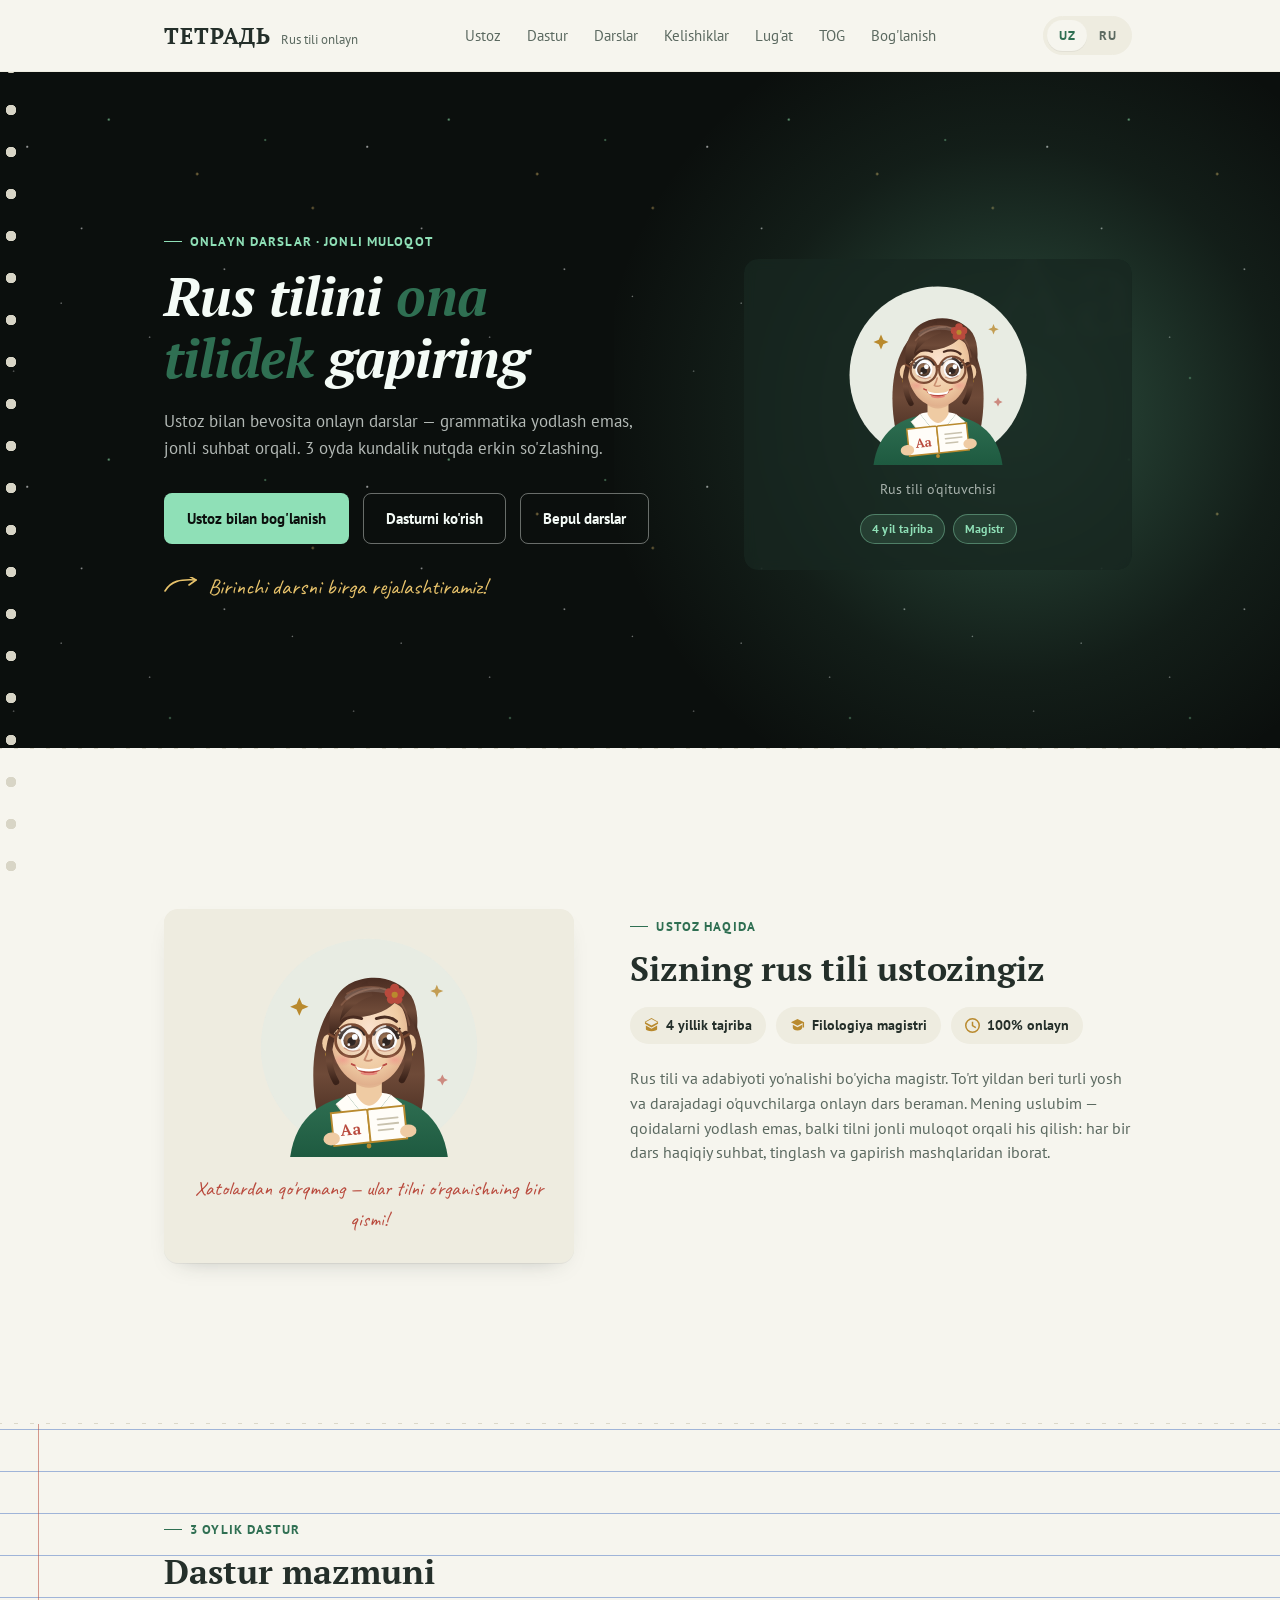
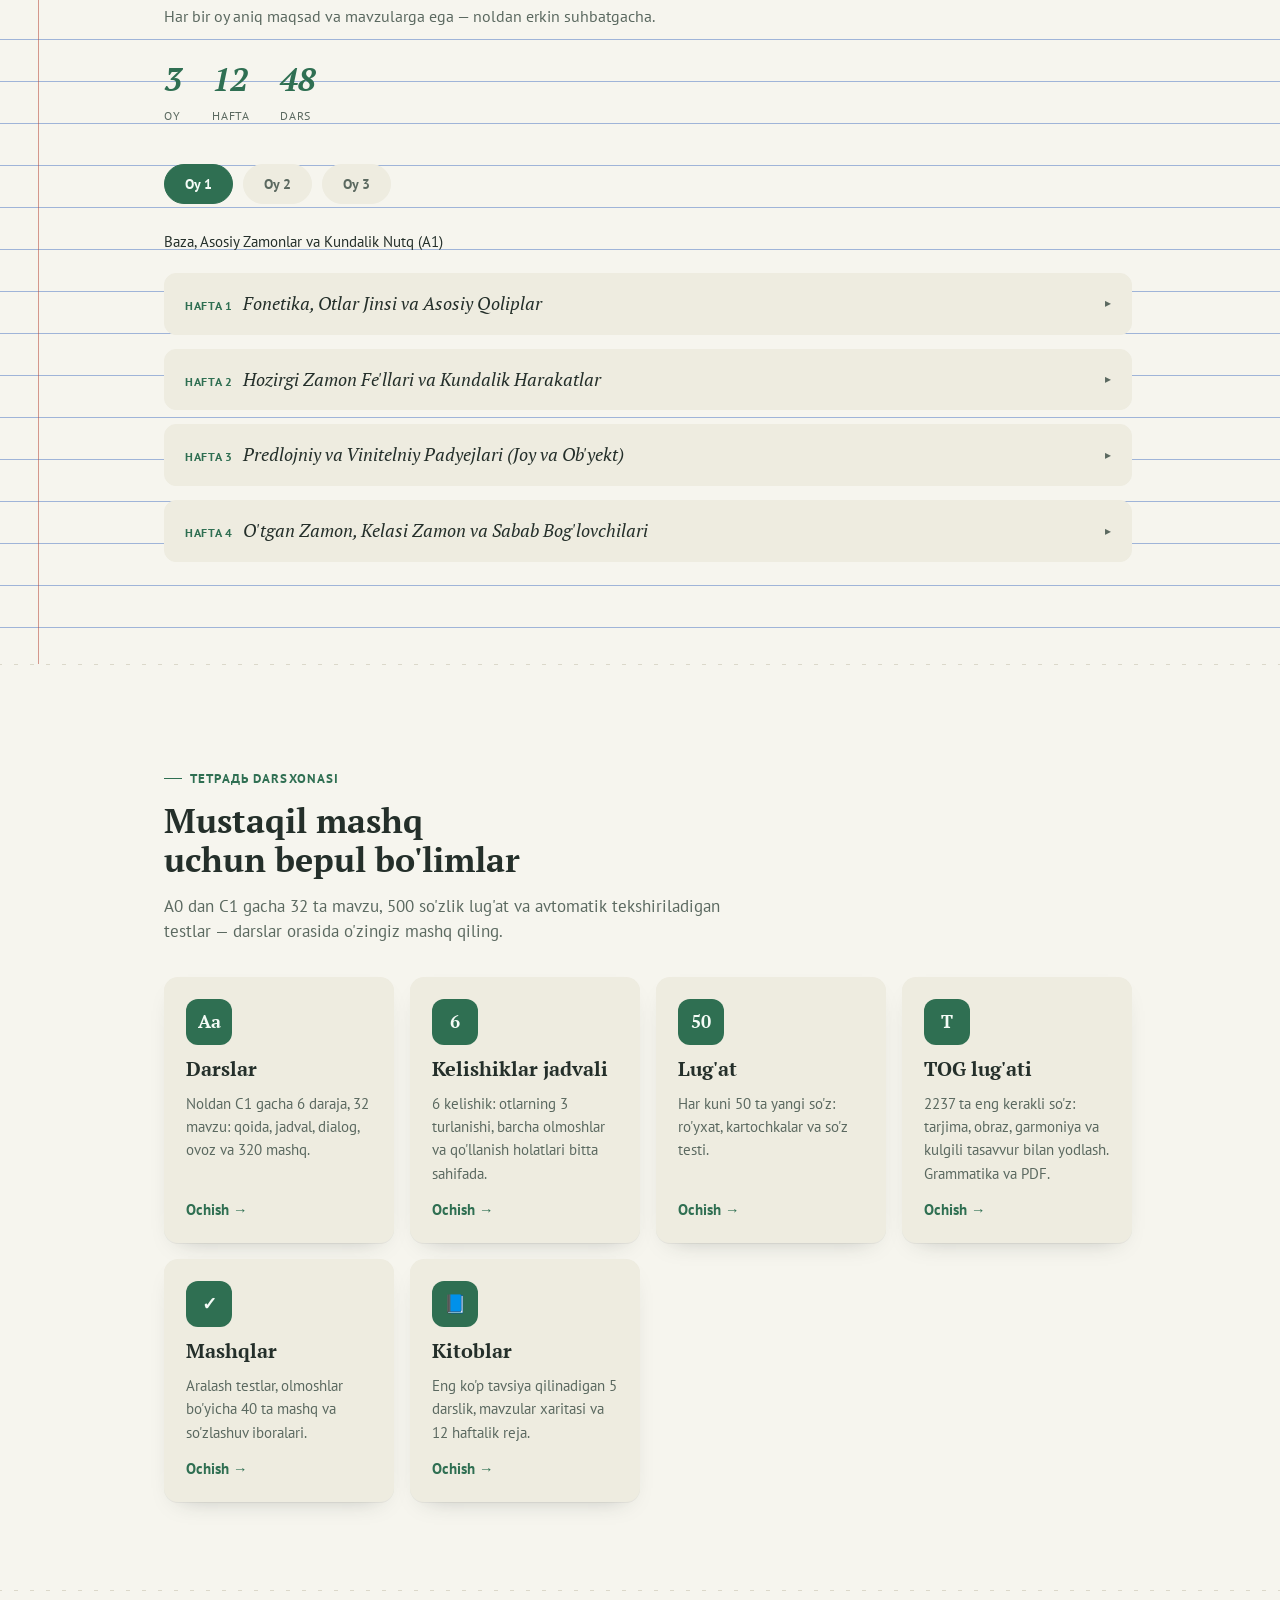
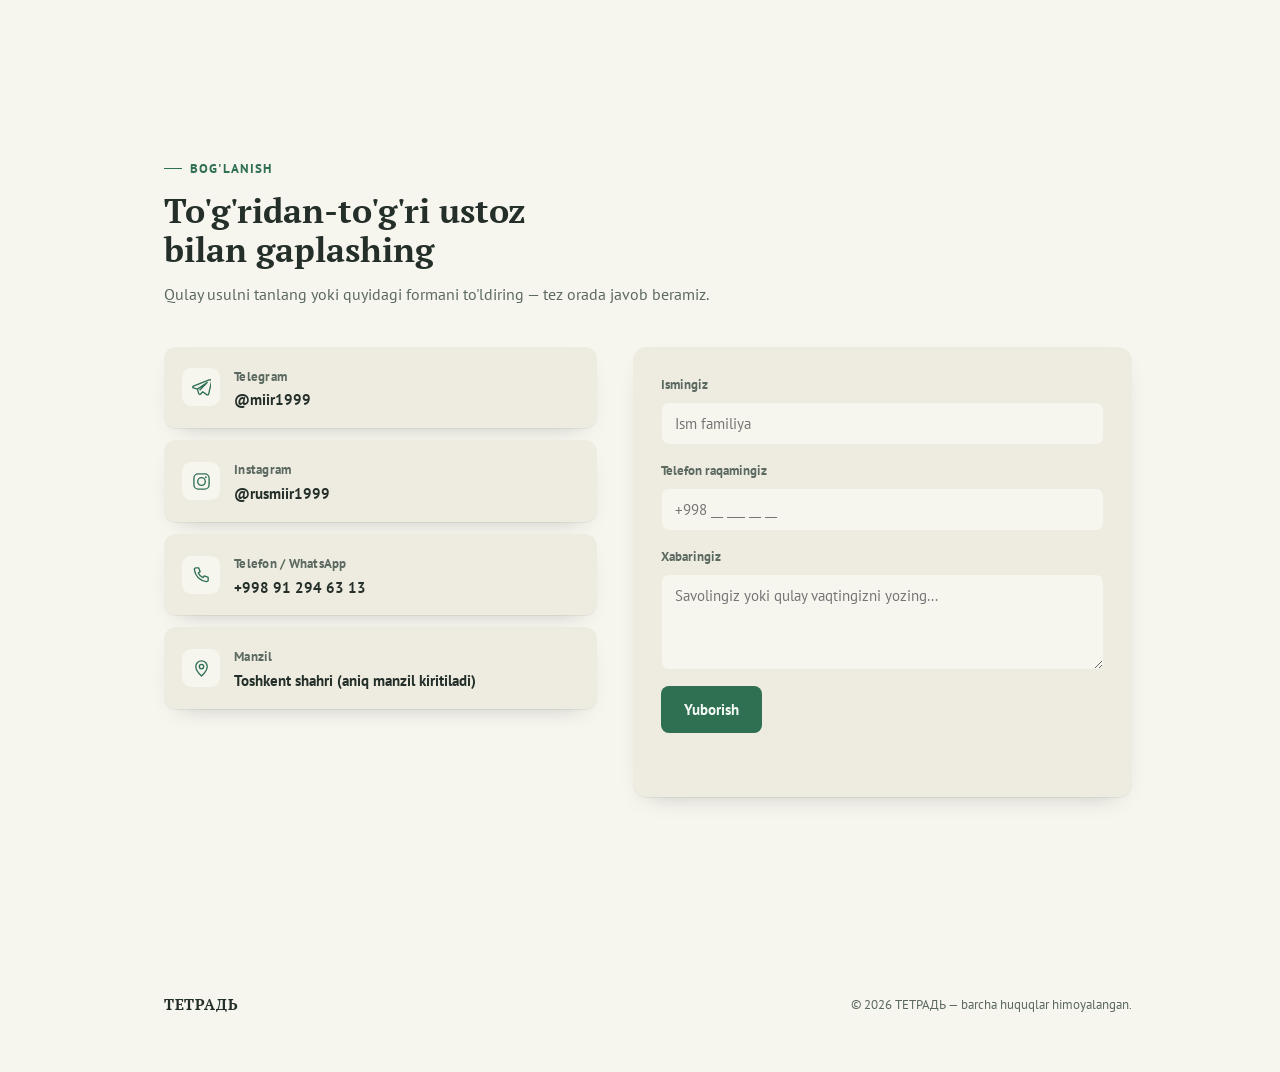
==== index.html @ d6100841 "TOG: 6-bosqich — ravishlar, matematika (algebra, geometriya, statistika), fe'llar Co-Authored-By: Cl" ====
<!doctype html><html><head><meta charset=utf8><meta name=viewport content="width=device-width,initial-scale=1"><style>:root{color-scheme:light}body{margin:0;padding:0;font:14px -apple-system,BlinkMacSystemFont,sans-serif;background:#faf9f5;color:#141413}img{max-width:100%}[hidden]:not([hidden=until-found]){display:none!important}</style></head><body>
<title>Tetrad Rus Tili</title>
<link rel="preconnect" href="https://fonts.googleapis.com">
<link rel="preconnect" href="https://fonts.gstatic.com" crossorigin>
<link rel="stylesheet" href="https://fonts.googleapis.com/css2?family=PT+Serif:ital,wght@0,400;0,700;1,400&family=PT+Sans:wght@400;700&family=Caveat:wght@600;700&display=swap">
<style>
  :root{
    --paper:#F6F5EE;
    --paper-alt:#EEECE0;
    --paper-line:#FFFFFF;
    --ink:#242F2A;
    --ink-soft:#5B6960;
    --rule:#9FB4D8;
    --margin:#B94A3D;
    --accent:#2F6F52;
    --accent-strong:#1E5A40;
    --accent-ink:#F4FBF6;
    --gold:#B98A2E;
    --hair:#6E4A38;
    --skin:#EFCBA3;
    --card-shadow:0 1px 0 rgba(36,47,42,.06), 0 10px 24px -16px rgba(36,47,42,.35);
    --hole:#D8D5C6;
    --font-display:'PT Serif', Georgia, 'Times New Roman', serif;
    --font-body:'PT Sans', 'Segoe UI', Tahoma, sans-serif;
    --font-hand:'Caveat', cursive;
    color-scheme: light;
  }
  @media (prefers-color-scheme: dark){
    :root:not([data-theme="light"]){
      --paper:#182721;
      --paper-alt:#1F332A;
      --paper-line:#22392E;
      --ink:#ECE8DC;
      --ink-soft:#A9BAB0;
      --rule:#5F84B8;
      --margin:#E0806F;
      --accent:#6FCB9F;
      --accent-strong:#8FE0B7;
      --accent-ink:#0F231A;
      --gold:#E8C36B;
      --hair:#B5754F;
      --skin:#E8BE94;
      --card-shadow:0 1px 0 rgba(0,0,0,.2), 0 14px 30px -18px rgba(0,0,0,.6);
      --hole:#0F1D17;
      color-scheme: dark;
    }
  }
  :root[data-theme="dark"]{
    --paper:#182721;
    --paper-alt:#1F332A;
    --paper-line:#22392E;
    --ink:#ECE8DC;
    --ink-soft:#A9BAB0;
    --rule:#5F84B8;
    --margin:#E0806F;
    --accent:#6FCB9F;
    --accent-strong:#8FE0B7;
    --accent-ink:#0F231A;
    --gold:#E8C36B;
    --hair:#B5754F;
    --skin:#E8BE94;
    --card-shadow:0 1px 0 rgba(0,0,0,.2), 0 14px 30px -18px rgba(0,0,0,.6);
    --hole:#0F1D17;
    color-scheme: dark;
  }

  *{box-sizing:border-box;}
  html{scroll-behavior:smooth;}
  @media (prefers-reduced-motion: reduce){ html{scroll-behavior:auto;} }
  body{
    margin:0;
    background:var(--paper);
    color:var(--ink);
    font-family:var(--font-body);
    font-size:16px;
    line-height:1.55;
    -webkit-font-smoothing:antialiased;
  }
  h1,h2,h3{
    font-family:var(--font-display);
    font-weight:700;
    line-height:1.14;
    text-wrap:balance;
    margin:0;
  }
  p{margin:0;}
  a{color:inherit;}
  img,svg{display:block;max-width:100%;}
  ::selection{background:var(--rule);color:var(--accent-ink);}

  .binding{
    position:fixed;
    left:0; top:0; bottom:0;
    width:22px;
    background-image: radial-gradient(circle at 11px 16px, var(--hole) 5px, transparent 5.5px);
    background-size: 22px 42px;
    background-repeat: repeat-y;
    background-position: 0 10px;
    z-index:5;
    pointer-events:none;
  }
  @media (max-width:640px){ .binding{width:14px;background-size:14px 34px;background-position:0 8px;} }

  .wrap{
    max-width:1080px;
    margin:0 auto;
    padding:0 clamp(20px,4vw,48px) 0 clamp(36px,6vw,64px);
  }

  /* ---------- nav ---------- */
  header.site{
    position:sticky; top:0; z-index:20;
    background:var(--paper);
    border-bottom:1px solid var(--paper-alt);
  }
  .nav{
    display:flex; align-items:center; justify-content:space-between;
    gap:16px; padding:16px clamp(20px,4vw,48px) 16px clamp(36px,6vw,64px);
    max-width:1080px; margin:0 auto;
  }
  .brand{display:flex; align-items:baseline; gap:10px; text-decoration:none;}
  .brand-mark{
    font-family:var(--font-display); font-weight:700; letter-spacing:.04em;
    font-size:22px; color:var(--ink);
  }
  .brand-tag{font-size:12.5px; color:var(--ink-soft); white-space:nowrap;}
  .nav-links{display:flex; align-items:center; gap:26px; list-style:none; margin:0; padding:0;}
  .nav-links a{
    font-size:14.5px; text-decoration:none; color:var(--ink-soft);
    border-bottom:1px solid transparent; padding-bottom:2px;
    transition:color .15s ease, border-color .15s ease;
  }
  .nav-links a:hover{color:var(--accent); border-color:var(--accent);}
  .nav-right{display:flex; align-items:center; gap:14px;}
  .lang-switch{
    display:inline-flex; border:1px solid var(--paper-alt); border-radius:999px;
    padding:3px; background:var(--paper-alt);
    font-family:var(--font-body); font-weight:700; font-size:12.5px;
  }
  .lang-switch button{
    border:none; background:transparent; color:var(--ink-soft);
    padding:6px 12px; border-radius:999px; cursor:pointer;
    font:inherit; letter-spacing:.03em;
    transition:background .15s ease, color .15s ease;
  }
  .lang-switch button[aria-pressed="true"]{background:var(--paper); color:var(--accent); box-shadow:var(--card-shadow);}
  @media (max-width:760px){ .nav-links{display:none;} }

  /* ---------- notebook page texture ---------- */
  .page{
    position:relative;
    background:
      repeating-linear-gradient(var(--paper) 0 41px, var(--rule) 41px 42px);
    background-position: 0 6px;
  }
  .page::before{
    content:"";
    position:absolute; top:0; bottom:0; left:38px;
    width:1px; background:var(--margin); opacity:.55;
  }
  @media (max-width:640px){ .page::before{left:20px;} }

  section{padding:88px 0;}
  .eyebrow{
    display:inline-flex; align-items:center; gap:8px;
    font-size:12.5px; font-weight:700; letter-spacing:.09em; text-transform:uppercase;
    color:var(--accent); margin-bottom:14px;
  }
  .eyebrow::before{content:""; width:18px; height:1.5px; background:var(--accent);}

  /* ---------- hero (cosmic, always-dark section) ---------- */
  .hero-cosmic{
    position:relative;
    background:#0B0F0D;
    overflow:hidden;
    isolation:isolate;
  }
  .hero-cosmic::before{
    content:"";
    position:absolute; inset:0; z-index:0;
    background-image:
      radial-gradient(1.6px 1.6px at 8% 22%, rgba(255,255,255,.85), transparent),
      radial-gradient(1.2px 1.2px at 18% 68%, rgba(255,255,255,.55), transparent),
      radial-gradient(1.8px 1.8px at 32% 14%, rgba(160,255,190,.7), transparent),
      radial-gradient(1.3px 1.3px at 44% 78%, rgba(255,255,255,.5), transparent),
      radial-gradient(2px 2px at 58% 30%, rgba(255,214,120,.6), transparent),
      radial-gradient(1.4px 1.4px at 66% 58%, rgba(255,255,255,.65), transparent),
      radial-gradient(1.6px 1.6px at 78% 20%, rgba(160,255,190,.55), transparent),
      radial-gradient(1.2px 1.2px at 86% 66%, rgba(255,255,255,.5), transparent),
      radial-gradient(2px 2px at 92% 40%, rgba(255,214,120,.5), transparent),
      radial-gradient(1.3px 1.3px at 4% 88%, rgba(255,255,255,.4), transparent),
      radial-gradient(1.5px 1.5px at 24% 46%, rgba(255,255,255,.6), transparent),
      radial-gradient(1.7px 1.7px at 50% 90%, rgba(160,255,190,.5), transparent);
    background-repeat:repeat;
    background-size:340px 340px;
    opacity:.9;
  }
  .hero-cosmic::after{
    content:"";
    position:absolute; z-index:0;
    top:-15%; right:-10%; width:62%; height:130%;
    background:radial-gradient(circle, rgba(111,203,159,.35), rgba(111,203,159,.08) 45%, transparent 70%);
    pointer-events:none;
  }
  .hero-cosmic .wrap{ position:relative; z-index:1; }
  .hero-cosmic .eyebrow{ color:#8FE0B7; }
  .hero-cosmic .eyebrow::before{ background:#8FE0B7; }
  .hero-cosmic h1{ color:#F4FBF6; font-style:normal; font-weight:800; font-size:clamp(40px,6.5vw,68px); letter-spacing:-.01em; }
  .hero-cosmic h1 em{ color:#8FE0B7; }
  .hero-cosmic .hero-sub{ color:rgba(244,251,246,.72); }
  .hero-cosmic .btn-primary{ background:#8FE0B7; color:#0B0F0D; }
  .hero-cosmic .btn-primary:hover{ background:#B8F0D3; }
  .hero-cosmic .btn-ghost{ color:#F4FBF6; border-color:rgba(244,251,246,.4); }
  .hero-cosmic .btn-ghost:hover{ border-color:#8FE0B7; color:#8FE0B7; }
  .hero-cosmic .hero-note{ color:#E8C36B; }
  .hero-cosmic .alpha-drift{ color:#F4FBF6; opacity:.05; }
  .hero-cosmic .id-card{
    background:rgba(24,39,33,.78); backdrop-filter:blur(6px);
    box-shadow:0 24px 60px -24px rgba(0,0,0,.75), 0 0 0 1px rgba(143,224,183,.16);
  }
  .hero-cosmic .id-card .role{ color:rgba(244,251,246,.65); }
  .hero-cosmic .chip{ background:rgba(143,224,183,.12); color:#8FE0B7; border-color:rgba(143,224,183,.4); }

  .hero .wrap{
    display:grid; grid-template-columns:1.15fr .85fr; gap:56px; align-items:center;
    padding-top:64px; padding-bottom:56px;
  }
  @media (max-width:860px){
    .hero .wrap{grid-template-columns:1fr; padding-top:44px;}
    .hero-figure{max-width:340px; margin:0 auto;}
  }
  .hero h1{font-size:clamp(34px,5vw,54px); font-style:italic;}
  .hero h1 em{color:var(--accent); font-style:italic;}
  .hero-sub{
    margin-top:20px; max-width:52ch; font-size:17px; color:var(--ink-soft);
  }
  .cta-row{display:flex; flex-wrap:wrap; gap:14px; margin-top:32px; align-items:center;}
  .btn{
    display:inline-flex; align-items:center; gap:8px;
    font-family:var(--font-body); font-weight:700; font-size:15px;
    padding:13px 22px; border-radius:8px; text-decoration:none; cursor:pointer;
    border:1.5px solid transparent; transition:transform .12s ease, box-shadow .12s ease, background .15s ease;
  }
  .btn:active{transform:translateY(1px);}
  .btn-primary{background:var(--accent); color:var(--accent-ink);}
  .btn-primary:hover{background:var(--accent-strong);}
  .btn-ghost{background:transparent; color:var(--ink); border-color:var(--ink-soft);}
  .btn-ghost:hover{border-color:var(--accent); color:var(--accent);}
  .btn:focus-visible{outline:2px solid var(--accent); outline-offset:2px;}

  .hero-note{
    font-family:var(--font-hand); font-size:22px; color:var(--margin);
    margin-top:26px; display:flex; align-items:center; gap:10px;
  }
  .hero-note svg{width:34px; height:20px; flex:none;}

  .hero-figure{position:relative; overflow:hidden; border-radius:14px;}
  .alpha-drift{
    position:absolute; top:-30px; right:-6px;
    font-family:var(--font-display); font-size:clamp(70px,10vw,120px); color:var(--ink);
    opacity:.06; line-height:1; letter-spacing:.02em; user-select:none; z-index:0;
  }
  .id-card{
    position:relative; z-index:1;
    background:var(--paper-alt); border-radius:14px; padding:26px;
    box-shadow:var(--card-shadow);
    display:flex; flex-direction:column; align-items:center; text-align:center; gap:14px;
  }
  .id-card svg{width:180px; height:180px;}
  .id-card .role{font-size:13.5px; color:var(--ink-soft);}
  .id-card .badges{display:flex; flex-wrap:wrap; gap:8px; justify-content:center;}
  .chip{
    font-size:12px; font-weight:700; letter-spacing:.02em;
    background:var(--paper); color:var(--accent);
    border:1px solid var(--accent); border-radius:999px; padding:5px 11px;
  }

  /* ---------- perforation divider ---------- */
  .perf{
    height:1px; margin:0; border:none;
    background-image: radial-gradient(circle, var(--hole) 2.2px, transparent 2.4px);
    background-size: 16px 100%;
    background-repeat: repeat-x;
    background-position: center;
    opacity:.9;
  }

  /* ---------- teacher ---------- */
  .teacher .wrap{display:grid; grid-template-columns:.9fr 1.1fr; gap:56px; align-items:start; padding-top:72px; padding-bottom:72px;}
  @media (max-width:820px){
    .teacher .wrap{grid-template-columns:1fr;}
    .teacher-avatar{max-width:320px; margin:0 auto;}
  }
  .teacher-avatar{background:var(--paper-alt); border-radius:14px; padding:28px; box-shadow:var(--card-shadow); text-align:center;}
  .teacher-avatar svg{width:100%; max-width:220px; margin:0 auto;}
  .teacher-quote{
    font-family:var(--font-hand); font-size:20px; color:var(--margin);
    margin-top:16px;
  }
  .teacher h2{font-size:clamp(26px,3.4vw,34px);}
  .badge-row{display:flex; flex-wrap:wrap; gap:10px; margin:18px 0 22px;}
  .badge{
    display:inline-flex; align-items:center; gap:7px;
    background:var(--paper-alt); border-radius:999px; padding:8px 14px;
    font-size:13.5px; font-weight:700;
  }
  .badge svg{width:15px; height:15px; color:var(--gold); flex:none;}
  .teacher-bio{color:var(--ink-soft); font-size:16px; max-width:60ch;}

  /* ---------- program ---------- */
  .program .head{max-width:64ch; margin-bottom:8px;}
  .program h2{font-size:clamp(26px,3.4vw,34px);}
  .program-sub{color:var(--ink-soft); margin-top:12px; font-size:16px;}

  .stats-row{display:flex; flex-wrap:wrap; gap:30px; margin:26px 0 40px;}
  .stat{display:flex; flex-direction:column; gap:2px;}
  .stat b{font-family:var(--font-display); font-size:32px; font-style:italic; color:var(--accent); font-weight:700; font-variant-numeric:tabular-nums;}
  .stat span{font-size:11.5px; color:var(--ink-soft); text-transform:uppercase; letter-spacing:.07em;}

  .month-tabs{display:flex; gap:10px; margin-bottom:26px; flex-wrap:wrap;}
  .month-tab{
    font-family:var(--font-body); font-weight:700; font-size:14px;
    padding:10px 20px; border-radius:999px; border:1.5px solid var(--paper-alt);
    background:var(--paper-alt); color:var(--ink-soft); cursor:pointer;
    transition:background .15s ease, color .15s ease, border-color .15s ease;
  }
  .month-tab[aria-selected="true"]{background:var(--accent); color:var(--accent-ink); border-color:var(--accent);}
  .month-tab:focus-visible{outline:2px solid var(--accent); outline-offset:2px;}

  .month-panel{display:none;}
  .month-panel.active{display:block;}

  .week{border:1px solid var(--paper-alt); border-radius:12px; margin-bottom:14px; background:var(--paper-alt); overflow:hidden;}
  .week > summary{
    cursor:pointer; list-style:none; display:flex; align-items:center; justify-content:space-between;
    gap:12px; padding:16px 20px;
  }
  .week > summary::-webkit-details-marker{display:none;}
  .week-heading{display:flex; align-items:baseline; gap:10px;}
  .week-tag{font-size:11.5px; font-weight:700; letter-spacing:.06em; text-transform:uppercase; color:var(--accent);}
  .week-title{font-family:var(--font-display); font-size:18px; font-style:italic;}
  .week > summary .arrow{font-size:12px; color:var(--ink-soft); transition:transform .15s ease; flex:none;}
  .week[open] > summary .arrow{transform:rotate(90deg);}
  .week-body{padding:0 16px 16px; display:flex; flex-direction:column; gap:10px;}

  .lesson{background:var(--paper); border-radius:10px; border:1px solid var(--paper-alt);}
  .lesson > summary{
    cursor:pointer; list-style:none; display:flex; align-items:baseline; gap:10px;
    padding:12px 16px; font-size:14.5px; font-weight:700;
  }
  .lesson > summary::-webkit-details-marker{display:none;}
  .lesson > summary .lid{color:var(--accent); font-family:var(--font-display); font-style:italic; flex:none;}
  .lesson > summary .larrow{margin-left:auto; font-size:11px; color:var(--ink-soft); transition:transform .15s ease;}
  .lesson[open] > summary .larrow{transform:rotate(90deg);}
  .lesson-body{padding:2px 16px 18px; display:flex; flex-direction:column; gap:14px; font-size:14px;}
  .lesson-block h5{font-size:11px; text-transform:uppercase; letter-spacing:.07em; color:var(--ink-soft); margin:0 0 8px; font-weight:700;}
  .lesson-theory{color:var(--ink); line-height:1.62;}
  .pattern-list{list-style:none; margin:0; padding:0; display:flex; flex-direction:column; gap:7px;}
  .pattern-list li{padding-left:16px; position:relative; color:var(--ink); line-height:1.5;}
  .pattern-list li::before{content:"—"; position:absolute; left:0; color:var(--margin);}
  .vocab-table{width:100%; border-collapse:collapse; font-size:13.5px;}
  .vocab-table td{padding:6px 8px; border-bottom:1px dashed var(--paper-alt); vertical-align:top;}
  .vocab-table td:first-child{font-weight:700; white-space:nowrap;}
  .vocab-table td:last-child{color:var(--ink-soft);}
  .exercise-box{background:var(--paper-alt); border-radius:8px; padding:10px 12px;}
  .exercise-box p{margin:0 0 6px;}
  .exercise-box details summary{cursor:pointer; color:var(--accent); font-weight:700; font-size:12.5px; list-style:none;}
  .exercise-box details summary::-webkit-details-marker{display:none;}
  .exercise-answer{margin-top:6px; font-family:var(--font-hand); font-size:18px; color:var(--margin);}

  /* ---------- contact ---------- */
  .contact .wrap{padding-top:72px; padding-bottom:72px;}
  .contact .head{max-width:62ch; margin-bottom:40px;}
  .contact h2{font-size:clamp(26px,3.4vw,34px);}
  .contact-sub{color:var(--ink-soft); margin-top:12px; font-size:16px;}
  .contact-grid{display:grid; grid-template-columns:1fr 1.15fr; gap:36px; align-items:start;}
  @media (max-width:860px){ .contact-grid{grid-template-columns:1fr;} }
  .channels{display:flex; flex-direction:column; gap:12px;}
  .channel{
    display:flex; align-items:center; gap:14px;
    background:var(--paper-alt); border-radius:12px; padding:16px 18px;
    text-decoration:none; color:var(--ink);
    box-shadow:var(--card-shadow);
    transition:transform .12s ease;
  }
  a.channel:hover{transform:translateX(3px);}
  .channel .icon{
    width:38px; height:38px; border-radius:9px; background:var(--paper);
    display:flex; align-items:center; justify-content:center; flex:none;
  }
  .channel .icon svg{width:19px; height:19px; color:var(--accent);}
  .channel .label{font-size:12.5px; color:var(--ink-soft); font-weight:700; letter-spacing:.02em;}
  .channel .value{font-size:15px; font-weight:700; margin-top:1px;}

  form.contact-form{
    background:var(--paper-alt); border-radius:14px; padding:28px;
    box-shadow:var(--card-shadow); display:flex; flex-direction:column; gap:16px;
  }
  .field{display:flex; flex-direction:column; gap:7px;}
  .field label{font-size:13px; font-weight:700; color:var(--ink-soft);}
  .field input, .field textarea{
    font-family:var(--font-body); font-size:15px; color:var(--ink);
    background:var(--paper); border:1.5px solid var(--paper-alt); border-radius:8px;
    padding:11px 13px; resize:vertical;
  }
  .field textarea{min-height:96px;}
  .field input:focus, .field textarea:focus{outline:none; border-color:var(--accent);}
  .form-status{font-size:14px; min-height:20px;}
  .form-status[data-state="ok"]{color:var(--accent);}
  .form-status[data-state="err"]{color:var(--margin);}

  footer.site{padding:36px 0 56px; color:var(--ink-soft); font-size:13px;}
  footer.site .wrap{display:flex; flex-wrap:wrap; justify-content:space-between; gap:12px; align-items:center;}

  [data-reveal]{opacity:0; transform:translateY(14px); transition:opacity .5s ease, transform .5s ease;}
  [data-reveal].in{opacity:1; transform:none;}
  @media (prefers-reduced-motion: reduce){
    [data-reveal]{opacity:1; transform:none; transition:none;}
  }


  /* ---------- hub (darslar bo'limlari) ---------- */
  .hub .wrap{padding-top:8px;}
  .hub-head{max-width:62ch;}
  .hub h2{font-size:clamp(26px,3.4vw,34px);}
  .hub-sub{margin-top:14px; color:var(--ink-soft); font-size:16.5px;}
  .hub-grid{display:grid; grid-template-columns:repeat(auto-fit,minmax(220px,1fr)); gap:16px; margin-top:32px;}
  .hub-card{display:flex; flex-direction:column; gap:8px; text-decoration:none; background:var(--paper-alt); border-radius:14px; padding:22px; box-shadow:var(--card-shadow); transition:transform .15s ease;}
  .hub-card:hover{transform:translateY(-3px);}
  .hub-card b{font-family:var(--font-display); font-size:20px;}
  .hub-card span{font-size:15px; color:var(--ink-soft);}
  .hub-card .hub-ic{width:46px; height:46px; border-radius:12px; display:grid; place-items:center; background:var(--accent); color:var(--accent-ink); font-family:var(--font-display); font-weight:700; font-size:18px;}
  .hub-card .hub-go{margin-top:auto; padding-top:6px; color:var(--accent); font-weight:700; font-size:14.5px;}
</style>

<div class="binding" aria-hidden="true"></div>
<svg class="art-defs" width="0" height="0" aria-hidden="true" focusable="false" style="position:absolute;width:0;height:0;overflow:hidden">
  <defs>
    <radialGradient id="tSkin" cx="50%" cy="42%" r="62%">
      <stop offset="0" style="stop-color:#FBE3CF"/>
      <stop offset=".65" style="stop-color:var(--skin)"/>
      <stop offset="1" style="stop-color:#DDA987"/>
    </radialGradient>
    <linearGradient id="tHair" x1="0" y1="0" x2="0" y2="1">
      <stop offset="0" style="stop-color:#4A2C21"/>
      <stop offset=".55" style="stop-color:var(--hair)"/>
      <stop offset="1" style="stop-color:#3A2219"/>
    </linearGradient>
    <radialGradient id="tIris" cx="45%" cy="40%" r="60%">
      <stop offset="0" style="stop-color:#B07A45"/>
      <stop offset=".6" style="stop-color:#6B4126"/>
      <stop offset="1" style="stop-color:#2E1C12"/>
    </radialGradient>
    <radialGradient id="tBlush" cx="50%" cy="50%" r="50%">
      <stop offset="0" style="stop-color:#F08A86;stop-opacity:.55"/>
      <stop offset="1" style="stop-color:#F08A86;stop-opacity:0"/>
    </radialGradient>
    <linearGradient id="tCardi" x1="0" y1="0" x2="0" y2="1">
      <stop offset="0" style="stop-color:var(--accent)"/>
      <stop offset="1" style="stop-color:var(--accent-strong)"/>
    </linearGradient>
    <linearGradient id="tLens" x1="0" y1="0" x2="1" y2="1">
      <stop offset="0" style="stop-color:#FFFFFF;stop-opacity:.35"/>
      <stop offset=".5" style="stop-color:#CFE3FF;stop-opacity:.08"/>
      <stop offset="1" style="stop-color:#FFFFFF;stop-opacity:.22"/>
    </linearGradient>

    <symbol id="ustozArt" viewBox="0 0 240 240">
      <circle cx="120" cy="120" r="118" fill="var(--paper)"/>
      <circle cx="120" cy="120" r="118" fill="var(--accent)" opacity=".07"/>

      <!-- orqa sochlar -->
      <path d="M70 92C58 120 56 158 64 196c4 18 16 30 30 34h52c14-4 26-16 30-34 8-38 6-76-6-104-12-28-32-40-50-40s-38 12-50 40z" fill="url(#tHair)"/>

      <!-- kiyim -->
      <path d="M34 240c6-44 36-68 86-68s80 24 86 68z" fill="url(#tCardi)"/>
      <path d="M96 172l24 30 24-30c-6-2-14-3-24-3s-18 1-24 3z" fill="#FFFDF8"/>
      <path d="M96 172l-12 10 20 26 16-6zM144 172l12 10-20 26-16-6z" fill="#FFFDF8"/>
      <path d="M84 182l20 26 16-6M156 182l-20 26-16-6" fill="none" stroke="#E8E0CF" stroke-width="1.2"/>
      <circle cx="120" cy="214" r="2.6" fill="var(--gold)"/>
      <circle cx="120" cy="228" r="2.6" fill="var(--gold)"/>

      <!-- bo'yin -->
      <path d="M106 150h28v22c-4 8-10 12-14 12s-10-4-14-12z" fill="var(--skin)"/>
      <path d="M106 160c8 6 20 6 28 0v-6c-8 4-20 4-28 0z" fill="#D59E7D" opacity=".5"/>

      <!-- quloqlar -->
      <ellipse cx="76" cy="116" rx="7" ry="10" fill="var(--skin)"/>
      <ellipse cx="164" cy="116" rx="7" ry="10" fill="var(--skin)"/>
      <circle cx="75" cy="128" r="2.8" fill="var(--gold)"/>
      <circle cx="165" cy="128" r="2.8" fill="var(--gold)"/>

      <!-- yuz -->
      <path d="M78 104c0-30 18-48 42-48s42 18 42 48c0 34-18 58-42 58s-42-24-42-58z" fill="url(#tSkin)"/>

      <!-- oldingi soch (chakka) -->
      <path d="M78 110c-6-30 6-58 34-64 22-5 42 2 54 18 6 10 8 24 6 40-4-14-12-26-24-32-10 10-28 16-50 16-8 6-14 14-20 22z" fill="url(#tHair)"/>
      <path d="M118 48c-14 6-26 22-30 44 10-14 22-24 36-28z" fill="url(#tHair)"/>
      <path d="M96 62c12-8 30-10 44-4M90 74c10-12 26-18 40-18" stroke="#9A6A52" stroke-width="2" fill="none" stroke-linecap="round" opacity=".55"/>
      <path d="M150 66c8 8 12 18 14 30" stroke="#9A6A52" stroke-width="2" fill="none" stroke-linecap="round" opacity=".45"/>
      <path d="M96 66c10-8 26-11 42-7" stroke="#FFFFFF" stroke-width="5" fill="none" stroke-linecap="round" opacity=".14"/>
      <!-- yon tolalar -->
      <path d="M80 108c-6 18-4 36 4 50" stroke="url(#tHair)" stroke-width="7" fill="none" stroke-linecap="round"/>
      <path d="M160 106c6 18 4 36-4 50" stroke="url(#tHair)" stroke-width="7" fill="none" stroke-linecap="round"/>

      <!-- soch to'g'nag'ich (gul) -->
      <g transform="translate(148 62)">
        <circle cx="0" cy="-6" r="5" fill="var(--margin)"/>
        <circle cx="6" cy="-1" r="5" fill="var(--margin)"/>
        <circle cx="3.5" cy="6" r="5" fill="var(--margin)"/>
        <circle cx="-3.5" cy="6" r="5" fill="var(--margin)"/>
        <circle cx="-6" cy="-1" r="5" fill="var(--margin)"/>
        <circle cx="0" cy="1" r="3.4" fill="var(--gold)"/>
      </g>

      <!-- qoshlar -->
      <path d="M90 92c6-5 14-6 22-3" stroke="#4A2C21" stroke-width="3.2" fill="none" stroke-linecap="round"/>
      <path d="M150 92c-6-5-14-6-22-3" stroke="#4A2C21" stroke-width="3.2" fill="none" stroke-linecap="round"/>

      <!-- ko'zlar -->
      <g>
        <ellipse cx="101" cy="112" rx="11.5" ry="12.5" fill="#FFFFFF"/>
        <ellipse cx="139" cy="112" rx="11.5" ry="12.5" fill="#FFFFFF"/>
        <circle cx="101" cy="113" r="9" fill="url(#tIris)"/>
        <circle cx="139" cy="113" r="9" fill="url(#tIris)"/>
        <circle cx="101" cy="114" r="4.6" fill="#1E120C"/>
        <circle cx="139" cy="114" r="4.6" fill="#1E120C"/>
        <circle cx="104.5" cy="109" r="3.2" fill="#FFFFFF"/>
        <circle cx="142.5" cy="109" r="3.2" fill="#FFFFFF"/>
        <circle cx="98" cy="117.5" r="1.5" fill="#FFFFFF" opacity=".9"/>
        <circle cx="136" cy="117.5" r="1.5" fill="#FFFFFF" opacity=".9"/>
        <!-- yuqori kipriklar -->
        <path d="M88.5 110c3-9 10-12.5 14-12.5s10 2.5 12.5 8.5" stroke="#24150E" stroke-width="3.4" fill="none" stroke-linecap="round"/>
        <path d="M151.5 110c-3-9-10-12.5-14-12.5s-10 2.5-12.5 8.5" stroke="#24150E" stroke-width="3.4" fill="none" stroke-linecap="round"/>
        <path d="M89 108l-5-3M90.5 104.5l-4-4.5M151 108l5-3M149.5 104.5l4-4.5" stroke="#24150E" stroke-width="2.2" stroke-linecap="round"/>
        <!-- pastki qovoq -->
        <path d="M93 121c5 4 12 4.5 17 2M147 121c-5 4-12 4.5-17 2" stroke="#C98E70" stroke-width="1.4" fill="none" stroke-linecap="round"/>
      </g>

      <!-- ko'zoynak -->
      <g>
        <circle cx="101" cy="113" r="17.5" fill="url(#tLens)" stroke="#7A4B33" stroke-width="3"/>
        <circle cx="139" cy="113" r="17.5" fill="url(#tLens)" stroke="#7A4B33" stroke-width="3"/>
        <path d="M118.5 110c1-2 2-2.5 1.5-2.5s.5 0 1.5 2.5" stroke="#7A4B33" stroke-width="2.6" fill="none" stroke-linecap="round"/>
        <path d="M83.5 110l-7-4M156.5 110l7-4" stroke="#7A4B33" stroke-width="2.6" stroke-linecap="round"/>
        <path d="M90 102c3-3 6-4.5 10-5M128 102c3-3 6-4.5 10-5" stroke="#FFFFFF" stroke-width="2" fill="none" stroke-linecap="round" opacity=".8"/>
      </g>

      <!-- yonoq qizilligi -->
      <ellipse cx="92" cy="134" rx="11" ry="7" fill="url(#tBlush)"/>
      <ellipse cx="148" cy="134" rx="11" ry="7" fill="url(#tBlush)"/>

      <!-- burun -->
      <path d="M119 124c-1 5-3 8-4 10 2 1.5 6 1.5 8 0" stroke="#C98E70" stroke-width="2" fill="none" stroke-linecap="round" stroke-linejoin="round"/>

      <!-- tabassum -->
      <path d="M104 140c6 9 26 9 32 0-4 12-28 12-32 0z" fill="#B94A44"/>
      <path d="M106 141c6 4 22 4 28 0l-1.2 3.6c-6 2.6-19.6 2.6-25.6 0z" fill="#FFFFFF"/>
      <path d="M112 148.5c4 1.8 12 1.8 16 0" stroke="#E8857C" stroke-width="2" fill="none" stroke-linecap="round"/>
      <path d="M101 138.5c1.5 1 2.5 1.4 3.5 1.5M139 138.5c-1.5 1-2.5 1.4-3.5 1.5" stroke="#B94A44" stroke-width="1.8" stroke-linecap="round"/>

      <!-- kitob -->
      <g transform="translate(120 206) rotate(-6)">
        <path d="M-40 -18h38c2 0 2 2 2 2v34h-40z" fill="#FFFDF8" stroke="var(--gold)" stroke-width="2"/>
        <path d="M40 -18h-38c-2 0-2 2-2 2v34h40z" fill="#FFFDF8" stroke="var(--gold)" stroke-width="2"/>
        <text x="-20" y="8" text-anchor="middle" font-family="PT Serif, Georgia, serif" font-weight="700" font-size="17" fill="var(--margin)">Аа</text>
        <path d="M10 -6h22M10 0h22M10 6h16" stroke="#C9C2AE" stroke-width="2" stroke-linecap="round"/>
        <ellipse cx="-42" cy="10" rx="9" ry="7" fill="var(--skin)"/>
        <ellipse cx="42" cy="10" rx="9" ry="7" fill="var(--skin)"/>
      </g>

      <!-- uchqunlar -->
      <path d="M44 66l3 7 7 3-7 3-3 7-3-7-7-3 7-3z" fill="var(--gold)"/>
      <path d="M194 52l2 5 5 2-5 2-2 5-2-5-5-2 5-2z" fill="var(--gold)" opacity=".8"/>
      <path d="M200 150l2 4 4 2-4 2-2 4-2-4-4-2 4-2z" fill="var(--margin)" opacity=".6"/>
    </symbol>
  </defs>
</svg>

<header class="site">
  <nav class="nav">
    <a class="brand" href="#top">
      <span class="brand-mark">ТЕТРАДЬ</span>
      <span class="brand-tag" data-i18n="nav.tagline">Rus tili onlayn</span>
    </a>
    <ul class="nav-links">
      <li><a href="#teacher" data-i18n="nav.teacher">Ustoz</a></li>
      <li><a href="#program" data-i18n="nav.program">Dastur</a></li>
      <li><a href="darslar.html" data-i18n="nav.lessons">Darslar</a></li>
      <li><a href="padejlar.html" data-i18n="nav.cases">Kelishiklar</a></li>
      <li><a href="lugat.html" data-i18n="nav.vocab">Lug'at</a></li>
      <li><a href="tog.html" data-i18n="nav.tog">TOG</a></li>
      <li><a href="#contact" data-i18n="nav.contact">Bog'lanish</a></li>
    </ul>
    <div class="nav-right">
      <div class="lang-switch" role="group" aria-label="Til / Язык">
        <button type="button" data-lang-btn="uz" aria-pressed="true">UZ</button>
        <button type="button" data-lang-btn="ru" aria-pressed="false">RU</button>
      </div>
    </div>
  </nav>
</header>

<main id="top">

  <section class="hero hero-cosmic">
    <div class="wrap">
      <div>
        <p class="eyebrow" data-i18n="hero.eyebrow">Onlayn darslar · Jonli muloqot</p>
        <h1 data-i18n="hero.title">Rus tilini <em>ona tilidek</em> gapiring</h1>
        <p class="hero-sub" data-i18n="hero.subtitle">Ustoz bilan bevosita onlayn darslar — grammatika yodlash emas, jonli suhbat orqali. 3 oyda kundalik nutqda erkin so'zlashing.</p>
        <div class="cta-row">
          <a class="btn btn-primary" href="#contact" data-i18n="hero.ctaPrimary">Ustoz bilan bog'lanish</a>
          <a class="btn btn-ghost" href="#program" data-i18n="hero.ctaSecondary">Dasturni ko'rish</a>
          <a class="btn btn-ghost" href="darslar.html" data-i18n="hero.ctaLessons">Bepul darslar</a>
        </div>
        <p class="hero-note">
          <svg viewBox="0 0 34 20" fill="none" xmlns="http://www.w3.org/2000/svg" aria-hidden="true"><path d="M1 14C7 4 16 2 32 3" stroke="currentColor" stroke-width="1.6" stroke-linecap="round"/><path d="M25 -1 32 3 25 8" stroke="currentColor" stroke-width="1.6" stroke-linecap="round" stroke-linejoin="round"/></svg>
          <span data-i18n="hero.note">Birinchi darsni birga rejalashtiramiz!</span>
        </p>
      </div>
      <div class="hero-figure" data-reveal>
        <div class="alpha-drift" aria-hidden="true">Аа</div>
        <div class="id-card">
          <svg viewBox="0 0 240 240" xmlns="http://www.w3.org/2000/svg" role="img" aria-label="Rus tili ustozi"><use href="#ustozArt"/></svg>
          <p class="role" data-i18n="idcard.role">Rus tili o'qituvchisi</p>
          <div class="badges">
            <span class="chip" data-i18n="idcard.chip1">4 yil tajriba</span>
            <span class="chip" data-i18n="idcard.chip2">Magistr</span>
          </div>
        </div>
      </div>
    </div>
  </section>

  <hr class="perf" />

  <section class="teacher" id="teacher">
    <div class="wrap">
      <div class="teacher-avatar" data-reveal>
        <svg viewBox="0 0 240 240" xmlns="http://www.w3.org/2000/svg" role="img" aria-label="Rus tili ustozi"><use href="#ustozArt"/></svg>
        <p class="teacher-quote" data-i18n="teacher.quote">Xatolardan qo'rqmang — ular tilni o'rganishning bir qismi!</p>
      </div>
      <div>
        <p class="eyebrow" data-i18n="teacher.eyebrow">Ustoz haqida</p>
        <h2 data-i18n="teacher.title">Sizning rus tili ustozingiz</h2>
        <div class="badge-row">
          <span class="badge"><svg viewBox="0 0 16 16" fill="currentColor" aria-hidden="true"><path d="M8 0 1 4v2l7 4 7-4V4L8 0Zm0 8L1.6 4.5 8 1l6.4 3.5L8 8Z"/><path d="M2 8v4c0 1.1 2.7 2 6 2s6-.9 6-2V8l-6 3.4L2 8Z"/></svg><span data-i18n="teacher.badge1">4 yillik tajriba</span></span>
          <span class="badge"><svg viewBox="0 0 16 16" fill="currentColor" aria-hidden="true"><path d="M8 1 1 4.6l7 3.6 5.5-2.8V10h1.5V4.6L8 1Zm-5 6.2v3.3C3 12 5.2 13.4 8 13.4s5-1.4 5-2.9V7.2l-5 2.6-5-2.6Z"/></svg><span data-i18n="teacher.badge2">Filologiya magistri</span></span>
          <span class="badge"><svg viewBox="0 0 16 16" fill="currentColor" aria-hidden="true"><path d="M8 0a8 8 0 1 0 0 16A8 8 0 0 0 8 0Zm0 14.4A6.4 6.4 0 1 1 8 1.6a6.4 6.4 0 0 1 0 12.8Z"/><path d="M8.8 4h-1.6v4.6l3.9 2.3.8-1.3-3.1-1.9V4Z"/></svg><span data-i18n="teacher.badge3">100% onlayn</span></span>
        </div>
        <p class="teacher-bio" data-i18n="teacher.bio">Rus tili va adabiyoti yo'nalishi bo'yicha magistr. To'rt yildan beri turli yosh va darajadagi o'quvchilarga onlayn dars beraman. Mening uslubim — qoidalarni yodlash emas, balki tilni jonli muloqot orqali his qilish: har bir dars haqiqiy suhbat, tinglash va gapirish mashqlaridan iborat.</p>
      </div>
    </div>
  </section>

  <hr class="perf" />

  <section class="program page" id="program">
    <div class="wrap">
      <div class="head" data-reveal>
        <p class="eyebrow" data-i18n="program.eyebrow">3 oylik dastur</p>
        <h2 data-i18n="program.title">Dastur mazmuni</h2>
        <p class="program-sub" data-i18n="program.subtitle">Har bir oy aniq maqsad va mavzularga ega — noldan erkin suhbatgacha.</p>
        <div class="stats-row">
          <div class="stat"><b>3</b><span data-i18n="program.stat.months">oy</span></div>
          <div class="stat"><b>12</b><span data-i18n="program.stat.weeks">hafta</span></div>
          <div class="stat"><b>48</b><span data-i18n="program.stat.lessons">dars</span></div>
        </div>
      </div>

      <div class="month-tabs" role="tablist" id="monthTabs" aria-label="Oylar"></div>
      <div id="monthPanels" data-reveal></div>
    </div>
  </section>

  <hr class="perf" />

  <section class="hub" id="hub">
    <div class="wrap">
      <div class="hub-head" data-reveal>
        <p class="eyebrow" data-i18n="hub.eyebrow">ТЕТРАДЬ darsxonasi</p>
        <h2 data-i18n="hub.title">Mustaqil mashq uchun bepul bo'limlar</h2>
        <p class="hub-sub" data-i18n="hub.subtitle">A0 dan C1 gacha 32 ta mavzu, 500 so'zlik lug'at va avtomatik tekshiriladigan testlar — darslar orasida o'zingiz mashq qiling.</p>
      </div>
      <div class="hub-grid" data-reveal>
        <a class="hub-card" href="darslar.html"><span class="hub-ic">Аа</span><b data-i18n="hub.c1.t">Darslar</b><span data-i18n="hub.c1.d">Noldan C1 gacha 6 daraja, 32 mavzu: qoida, jadval, dialog, ovoz va 320 mashq.</span><span class="hub-go" data-i18n="hub.go">Ochish →</span></a>
        <a class="hub-card" href="padejlar.html"><span class="hub-ic">6</span><b data-i18n="hub.c5.t">Kelishiklar jadvali</b><span data-i18n="hub.c5.d">6 kelishik: otlarning 3 turlanishi, barcha olmoshlar va qo'llanish holatlari bitta sahifada.</span><span class="hub-go" data-i18n="hub.go">Ochish →</span></a>
        <a class="hub-card" href="lugat.html"><span class="hub-ic">50</span><b data-i18n="hub.c2.t">Lug'at</b><span data-i18n="hub.c2.d">Har kuni 50 ta yangi so'z: ro'yxat, kartochkalar va so'z testi.</span><span class="hub-go" data-i18n="hub.go">Ochish →</span></a>
        <a class="hub-card" href="tog.html"><span class="hub-ic">T</span><b data-i18n="hub.c6.t">TOG lug'ati</b><span data-i18n="hub.c6.d">2237 ta eng kerakli so'z: tarjima, obraz, garmoniya va kulgili tasavvur bilan yodlash. Grammatika va PDF.</span><span class="hub-go" data-i18n="hub.go">Ochish →</span></a>
        <a class="hub-card" href="mashqlar.html"><span class="hub-ic">✓</span><b data-i18n="hub.c3.t">Mashqlar</b><span data-i18n="hub.c3.d">Aralash testlar, olmoshlar bo'yicha 40 ta mashq va so'zlashuv iboralari.</span><span class="hub-go" data-i18n="hub.go">Ochish →</span></a>
        <a class="hub-card" href="kitoblar.html"><span class="hub-ic">📘</span><b data-i18n="hub.c4.t">Kitoblar</b><span data-i18n="hub.c4.d">Eng ko'p tavsiya qilinadigan 5 darslik, mavzular xaritasi va 12 haftalik reja.</span><span class="hub-go" data-i18n="hub.go">Ochish →</span></a>
      </div>
    </div>
  </section>

  <hr class="perf" />

  <section class="contact" id="contact">
    <div class="wrap">
      <div class="head" data-reveal>
        <p class="eyebrow" data-i18n="contact.eyebrow">Bog'lanish</p>
        <h2 data-i18n="contact.title">To'g'ridan-to'g'ri ustoz bilan gaplashing</h2>
        <p class="contact-sub" data-i18n="contact.subtitle">Qulay usulni tanlang yoki quyidagi formani to'ldiring — tez orada javob beramiz.</p>
      </div>
      <div class="contact-grid">
        <div class="channels" data-reveal>
          <a class="channel" href="https://t.me/miir1999" target="_blank" rel="noopener">
            <span class="icon"><svg viewBox="0 0 20 20" fill="none" xmlns="http://www.w3.org/2000/svg"><path d="M18 2 1.5 8.6c-1 .4-1 1.6.1 1.9l4 1.2 1.5 4.8c.3.9 1.4 1.1 2 .4l2.2-2.4 4.1 3c.8.6 2 .2 2.2-.8L20.6 3.5c.2-1.1-.9-2-1.9-1.5Z" stroke="currentColor" stroke-width="1.4" stroke-linejoin="round"/><path d="M5.7 11.7 16 4.7 8 12.9" stroke="currentColor" stroke-width="1.4" stroke-linejoin="round"/></svg></span>
            <span><span class="label">Telegram</span><br><span class="value">@miir1999</span></span>
          </a>
          <a class="channel" href="https://instagram.com/rusmiir1999" target="_blank" rel="noopener">
            <span class="icon"><svg viewBox="0 0 20 20" fill="none" xmlns="http://www.w3.org/2000/svg"><rect x="2" y="2" width="16" height="16" rx="4.5" stroke="currentColor" stroke-width="1.4"/><circle cx="10" cy="10" r="4" stroke="currentColor" stroke-width="1.4"/><circle cx="14.6" cy="5.4" r="1" fill="currentColor"/></svg></span>
            <span><span class="label">Instagram</span><br><span class="value">@rusmiir1999</span></span>
          </a>
          <a class="channel" href="tel:+998912946313">
            <span class="icon"><svg viewBox="0 0 20 20" fill="none" xmlns="http://www.w3.org/2000/svg"><path d="M4 3h3l1.6 4-2 1.4a10 10 0 0 0 5 5l1.4-2 4 1.6v3c0 1-.9 1.7-1.8 1.5C8.4 16.7 3.3 11.6 2.5 4.8 2.3 3.9 3 3 4 3Z" stroke="currentColor" stroke-width="1.4" stroke-linejoin="round"/></svg></span>
            <span><span class="label" data-i18n="channel.phone.label">Telefon / WhatsApp</span><br><span class="value">+998 91 294 63 13</span></span>
          </a>
          <div class="channel" style="cursor:default;">
            <span class="icon"><svg viewBox="0 0 20 20" fill="none" xmlns="http://www.w3.org/2000/svg"><path d="M10 18s6-5.5 6-10a6 6 0 1 0-12 0c0 4.5 6 10 6 10Z" stroke="currentColor" stroke-width="1.4" stroke-linejoin="round"/><circle cx="10" cy="8" r="2.3" stroke="currentColor" stroke-width="1.4"/></svg></span>
            <span><span class="label" data-i18n="channel.address.label">Manzil</span><br><span class="value" data-i18n="channel.address.value">Toshkent shahri (aniq manzil kiritiladi)</span></span>
          </div>
        </div>

        <form class="contact-form" id="contactForm" data-reveal>
          <div class="field">
            <label for="f-name" data-i18n="form.name.label">Ismingiz</label>
            <input id="f-name" name="name" type="text" required data-i18n-placeholder="form.name.placeholder" placeholder="Ism familiya">
          </div>
          <div class="field">
            <label for="f-phone" data-i18n="form.phone.label">Telefon raqamingiz</label>
            <input id="f-phone" name="phone" type="tel" required placeholder="+998 __ ___ __ __">
          </div>
          <div class="field">
            <label for="f-msg" data-i18n="form.message.label">Xabaringiz</label>
            <textarea id="f-msg" name="message" data-i18n-placeholder="form.message.placeholder" placeholder="Savolingiz yoki qulay vaqtingizni yozing..."></textarea>
          </div>
          <button type="submit" class="btn btn-primary" style="align-self:flex-start;" data-i18n="form.submit">Yuborish</button>
          <p class="form-status" id="formStatus" role="status" aria-live="polite"></p>
        </form>
      </div>
    </div>
  </section>

</main>

<footer class="site">
  <div class="wrap">
    <span class="brand-mark" style="font-size:15px;">ТЕТРАДЬ</span>
    <span>© <span id="year"></span> ТЕТРАДЬ — <span data-i18n="footer.text">barcha huquqlar himoyalangan.</span></span>
  </div>
</footer>


<script>
(function(){
  "use strict";

  var STRINGS = {
    uz: {
      "nav.tagline":"Rus tili onlayn",
      "nav.teacher":"Ustoz",
      "nav.program":"Dastur",
      "nav.contact":"Bog'lanish",
      "nav.lessons":"Darslar",
      "nav.vocab":"Lug'at",
      "nav.tog":"TOG",
      "hub.c6.t":"TOG lug'ati","hub.c6.d":"2237 ta eng kerakli so'z: tarjima, obraz, garmoniya va kulgili tasavvur bilan yodlash. Grammatika va PDF.",
      "nav.cases":"Kelishiklar",
      "hub.c5.t":"Kelishiklar jadvali","hub.c5.d":"6 kelishik: otlarning 3 turlanishi, barcha olmoshlar va qo'llanish holatlari bitta sahifada.",
      "hero.ctaLessons":"Bepul darslar",
      "hub.eyebrow":"ТЕТРАДЬ darsxonasi",
      "hub.title":"Mustaqil mashq uchun bepul bo'limlar",
      "hub.subtitle":"A0 dan C1 gacha 32 ta mavzu, 500 so'zlik lug'at va avtomatik tekshiriladigan testlar — darslar orasida o'zingiz mashq qiling.",
      "hub.c1.t":"Darslar","hub.c1.d":"Noldan C1 gacha 6 daraja, 32 mavzu: qoida, jadval, dialog, ovoz va 320 mashq.",
      "hub.c2.t":"Lug'at","hub.c2.d":"Har kuni 50 ta yangi so'z: ro'yxat, kartochkalar va so'z testi.",
      "hub.c3.t":"Mashqlar","hub.c3.d":"Aralash testlar, olmoshlar bo'yicha 40 ta mashq va so'zlashuv iboralari.",
      "hub.c4.t":"Kitoblar","hub.c4.d":"Eng ko'p tavsiya qilinadigan 5 darslik, mavzular xaritasi va 12 haftalik reja.",
      "hub.go":"Ochish →",
      "hero.eyebrow":"Onlayn darslar · Jonli muloqot",
      "hero.subtitle":"Ustoz bilan bevosita onlayn darslar — grammatika yodlash emas, jonli suhbat orqali. 3 oyda kundalik nutqda erkin so'zlashing.",
      "hero.ctaPrimary":"Ustoz bilan bog'lanish",
      "hero.ctaSecondary":"Dasturni ko'rish",
      "hero.note":"Birinchi darsni birga rejalashtiramiz!",
      "idcard.role":"Rus tili o'qituvchisi",
      "idcard.chip1":"4 yil tajriba",
      "idcard.chip2":"Magistr",
      "teacher.eyebrow":"Ustoz haqida",
      "teacher.title":"Sizning rus tili ustozingiz",
      "teacher.badge1":"4 yillik tajriba",
      "teacher.badge2":"Filologiya magistri",
      "teacher.badge3":"100% onlayn",
      "teacher.bio":"Rus tili va adabiyoti yo'nalishi bo'yicha magistr. To'rt yildan beri turli yosh va darajadagi o'quvchilarga onlayn dars beraman. Mening uslubim — qoidalarni yodlash emas, balki tilni jonli muloqot orqali his qilish: har bir dars haqiqiy suhbat, tinglash va gapirish mashqlaridan iborat.",
      "teacher.quote":"Xatolardan qo'rqmang — ular tilni o'rganishning bir qismi!",
      "program.eyebrow":"3 oylik dastur",
      "program.title":"Dastur mazmuni",
      "program.subtitle":"Har bir oy aniq maqsad va mavzularga ega — noldan erkin suhbatgacha.",
      "m1.tag":"1-oy", "m1.title":"Asos",
      "m1.items":["Alifbo, tovushlar va to'g'ri talaffuz","Salomlashish, tanishuv va o'zini tanishtirish","Sonlar, kunlar, oylar, vaqt","Oddiy savol-javob va kundalik iboralar"],
      "m2.tag":"2-oy", "m2.title":"Rivojlanish",
      "m2.items":["Otlarning kelishigi va gap tuzilishi asoslari","Fe'l zamonlari: hozirgi, o'tgan, kelasi","Kundalik mavzular: bozor, transport, restoran","Tinglab tushunish va qisqa matnlar bilan ishlash"],
      "m3.tag":"3-oy", "m3.title":"Amaliyot",
      "m3.items":["Erkin suhbat va real vaziyatlar bo'yicha mashqlar","Yozma matn tuzish va fikrni ifodalash","Talaffuz va aksentni yanada silliqlashtirish","Yakuniy suhbat — erishilgan natijani baholash"],
      "contact.eyebrow":"Bog'lanish",
      "contact.title":"To'g'ridan-to'g'ri ustoz bilan gaplashing",
      "contact.subtitle":"Qulay usulni tanlang yoki quyidagi formani to'ldiring — tez orada javob beramiz.",
      "channel.phone.label":"Telefon / WhatsApp",
      "channel.address.label":"Manzil",
      "channel.address.value":"Toshkent shahri (aniq manzil kiritiladi)",
      "form.name.label":"Ismingiz", "form.name.placeholder":"Ism familiya",
      "form.phone.label":"Telefon raqamingiz",
      "form.message.label":"Xabaringiz", "form.message.placeholder":"Savolingiz yoki qulay vaqtingizni yozing...",
      "form.submit":"Yuborish",
      "form.success":"Rahmat! Hozir Telegram ochiladi — xabaringizni yuborishni unutmang.",
      "footer.text":"barcha huquqlar himoyalangan.",
      "program.stat.months":"oy",
      "program.stat.weeks":"hafta",
      "program.stat.lessons":"dars",
      "labels.month":"Oy",
      "labels.week":"Hafta",
      "labels.lesson":"dars",
      "labels.theory":"Nazariya",
      "labels.patterns":"Qoliplar",
      "labels.vocabulary":"Lug'at",
      "labels.exercise":"Mashq",
      "labels.showAnswer":"Javobni ko'rsatish"
    },
    ru: {
      "nav.tagline":"Русский язык онлайн",
      "nav.teacher":"Преподаватель",
      "nav.program":"Программа",
      "nav.contact":"Контакты",
      "nav.lessons":"Уроки",
      "nav.vocab":"Словарь",
      "nav.tog":"TOG",
      "hub.c6.t":"Словарь TOG","hub.c6.d":"2237 самых нужных слов: перевод, образ, созвучие и смешная картинка для запоминания. Грамматика и PDF.",
      "nav.cases":"Падежи",
      "hub.c5.t":"Таблица падежей","hub.c5.d":"6 падежей: 3 склонения, все местоимения и случаи употребления на одной странице.",
      "hero.ctaLessons":"Бесплатные уроки",
      "hub.eyebrow":"Класс ТЕТРАДЬ",
      "hub.title":"Бесплатные разделы для самостоятельной практики",
      "hub.subtitle":"32 темы от A0 до C1, словарь на 500 слов и тесты с автопроверкой — занимайтесь между уроками.",
      "hub.c1.t":"Уроки","hub.c1.d":"6 уровней от A0 до C1, 32 темы: правила, таблицы, диалоги, озвучка и 320 упражнений.",
      "hub.c2.t":"Словарь","hub.c2.d":"50 новых слов каждый день: список, карточки и тест.",
      "hub.c3.t":"Упражнения","hub.c3.d":"Смешанные тесты, 40 упражнений на местоимения и разговорные фразы.",
      "hub.c4.t":"Учебники","hub.c4.d":"5 самых рекомендуемых учебников, карта тем и план на 12 недель.",
      "hub.go":"Открыть →",
      "hero.eyebrow":"Онлайн-занятия · Живое общение",
      "hero.subtitle":"Онлайн-уроки напрямую с преподавателем — не зубрёжка, а живой разговор. Через 3 месяца вы свободно заговорите на бытовые темы.",
      "hero.ctaPrimary":"Связаться с преподавателем",
      "hero.ctaSecondary":"Смотреть программу",
      "hero.note":"Первый урок спланируем вместе!",
      "idcard.role":"Учитель русского языка",
      "idcard.chip1":"Опыт 4 года",
      "idcard.chip2":"Магистр",
      "teacher.eyebrow":"О преподавателе",
      "teacher.title":"Ваш преподаватель русского языка",
      "teacher.badge1":"Опыт — 4 года",
      "teacher.badge2":"Магистр филологии",
      "teacher.badge3":"100% онлайн",
      "teacher.bio":"Магистр филологии, специализация — русский язык и литература. Более четырёх лет провожу онлайн-занятия с учениками разного возраста и уровня. Мой подход — не зубрить правила, а чувствовать язык через живое общение: каждый урок — это настоящий разговор, аудирование и практика речи.",
      "teacher.quote":"Не бойтесь ошибок — это часть изучения языка!",
      "program.eyebrow":"Программа на 3 месяца",
      "program.title":"Содержание программы",
      "program.subtitle":"У каждого месяца — чёткая цель и темы: от нуля до свободного разговора.",
      "m1.tag":"Месяц 1", "m1.title":"Основа",
      "m1.items":["Алфавит, звуки и правильное произношение","Приветствие, знакомство, рассказ о себе","Числа, дни недели, месяцы, время","Простые вопросы-ответы и бытовые фразы"],
      "m2.tag":"Месяц 2", "m2.title":"Развитие",
      "m2.items":["Падежи существительных и основы построения фразы","Времена глаголов: настоящее, прошедшее, будущее","Бытовые темы: магазин, транспорт, кафе","Аудирование и работа с короткими текстами"],
      "m3.tag":"Месяц 3", "m3.title":"Практика",
      "m3.items":["Свободный разговор и отработка реальных ситуаций","Письменная речь: составление текстов и выражение мыслей","Дальнейшая шлифовка произношения и акцента","Итоговая беседа — оценка достигнутого результата"],
      "contact.eyebrow":"Контакты",
      "contact.title":"Общайтесь напрямую с преподавателем",
      "contact.subtitle":"Выберите удобный способ или заполните форму ниже — мы скоро ответим.",
      "channel.phone.label":"Телефон / WhatsApp",
      "channel.address.label":"Адрес",
      "channel.address.value":"г. Ташкент (точный адрес будет указан)",
      "form.name.label":"Ваше имя", "form.name.placeholder":"Имя и фамилия",
      "form.phone.label":"Ваш телефон",
      "form.message.label":"Сообщение", "form.message.placeholder":"Напишите вопрос или удобное время...",
      "form.submit":"Отправить",
      "form.success":"Спасибо! Сейчас откроется Telegram — не забудьте отправить сообщение.",
      "footer.text":"все права защищены.",
      "program.stat.months":"месяца",
      "program.stat.weeks":"недель",
      "program.stat.lessons":"уроков",
      "labels.month":"Месяц",
      "labels.week":"Неделя",
      "labels.lesson":"урок",
      "labels.theory":"Теория",
      "labels.patterns":"Шаблоны",
      "labels.vocabulary":"Словарь",
      "labels.exercise":"Упражнение",
      "labels.showAnswer":"Показать ответ"
    }
  };

  var CHECK_SVG = '<svg viewBox="0 0 16 16" fill="none" xmlns="http://www.w3.org/2000/svg"><path d="M3 8.5 6.2 12 13 4" stroke="currentColor" stroke-width="1.8" stroke-linecap="round" stroke-linejoin="round"/></svg>';

  /* ---- full 3-month / 12-week / 48-lesson curriculum ---- */
  var CURRICULUM_MONTHS = [
    {
      "month_number": 1,
      "title": "Baza, Asosiy Zamonlar va Kundalik Nutq (A1)",
      "weeks": [
        {
          "week_number": 1,
          "theme": "Fonetika, Otlar Jinsi va Asosiy Qoliplar",
          "lessons": [
            {
              "lesson_id": "1.1",
              "title": "Fonetika va Urg'u Qoidalari (O/A reduksiyasi)",
              "theory": "Rus tilida urg'u tushmagan 'O' harfi 'A' deb talaffuz qilinadi. Masalan: 'молоко' [малако], 'хорошо' [харашо].",
              "patterns": ["Это ... (Bu ...)", "Кто это? (Bu kim?)", "Что это? (Bu nima?)"],
              "vocabulary": [
                {"ru":"Привет","uz":"Salom","transcription":"Privet"},
                {"ru":"Здравствуйте","uz":"Assalomu alaykum","transcription":"Zdravstvuyte"},
                {"ru":"Спасибо","uz":"Rahmat","transcription":"Spasibo"},
                {"ru":"Пожалуйста","uz":"Iltimos / Arzimaydi","transcription":"Pojaluysta"}
              ],
              "exercises": [{"task":"'Хорошо' so'zida urg'u qaysi bo'g'inga tushadi?","answer":"Oxirgi 'о' harfiga, shuning uchun [харашо] o'qiladi."}]
            },
            {
              "lesson_id": "1.2",
              "title": "Otlar Jinsi (Род имён существительных)",
              "theory": "Rus tilida 3 ta jins mavjud: Erkak (Мужской) — undosh va -й; Ayol (Женский) — -а/-я; O'rta (Средний) — -о/-е.",
              "patterns": ["Он — мужской род (stol, gorod, brat)", "Она — женский род (kniga, mashina, semya)", "Оно — средний род (okno, more, pismo)"],
              "vocabulary": [
                {"ru":"город","gender":"m","uz":"shahar"},
                {"ru":"брат","gender":"m","uz":"aka / uka"},
                {"ru":"книга","gender":"f","uz":"kitob"},
                {"ru":"машина","gender":"f","uz":"mashina"},
                {"ru":"окно","gender":"n","uz":"deraza"},
                {"ru":"время","gender":"n","uz":"vaqt (istisno)"}
              ],
              "exercises": [{"task":"Jinsni aniqlang: дом, ручка, море","answer":"дом (m), ручка (f), море (n)"}]
            },
            {
              "lesson_id": "1.3",
              "title": "Egalik Olmoshlari (Притяжательные местоимения)",
              "theory": "Egalik olmoshlari otning jinsiga moslashadi: Мой/Твой/Наш/Ваш (Erkak), Моя/Твоя/Наша/Ваша (Ayol), Моё/Твоё/Наше/Ваше (O'rta).",
              "patterns": ["Это мой телефон. (Bu mening telefonim.)", "Это моя семья. (Bu mening oilam.)", "Это наше дело. (Bu bizning ishimiz.)"],
              "vocabulary": [
                {"ru":"мой / моя / моё","uz":"mening"},
                {"ru":"твой / твоя / твоё","uz":"sening"},
                {"ru":"наш / наша / наше","uz":"bizning"},
                {"ru":"ваш / ваша / ваше","uz":"sizning"},
                {"ru":"его / её / их","uz":"uning (m/f) / ularning"}
              ],
              "exercises": [{"task":"Tarjima qiling: 'Bu mening do'stim' va 'Bu mening singlim'","answer":"Это мой друг. Это моя сестра."}]
            },
            {
              "lesson_id": "1.4",
              "title": "Mavjudlik Qoliplari: У меня есть / У меня нет",
              "theory": "Menda bor/yo'q ifodasi: 'У меня есть + Bosh kelishik' yoki 'У меня нет + Qaratqich kelishik'.",
              "patterns": ["У меня есть вопрос. (Menda savol bor.)", "У меня есть время. (Menda vaqt bor.)", "У меня нет времени. (Menda vaqt yo'q.)", "У тебя есть машина? (Senda mashina bormi?)"],
              "vocabulary": [
                {"ru":"вопрос","uz":"savol"},
                {"ru":"ответ","uz":"javob"},
                {"ru":"время","uz":"vaqt"},
                {"ru":"деньги","uz":"pul"}
              ],
              "exercises": [{"task":"Tarjima qiling: 'Menda telefon bor', 'Menda pul yo'q'","answer":"У меня есть телефон. У меня нет денег."}]
            }
          ]
        },
        {
          "week_number": 2,
          "theme": "Hozirgi Zamon Fe'llari va Kundalik Harakatlar",
          "lessons": [
            {
              "lesson_id": "2.1",
              "title": "I-Tuslanish Fe'llari (-ать, -ять)",
              "theory": "Ko'p fe'llar I tuslanishga kiradi: делать, читать, знать, понимать, работать. Qo'shimchalar: -ю, -ешь, -ет, -ем, -ете, -ют.",
              "patterns": ["Я работаю каждый день. (Men har kuni ishlayman.)", "Ты понимаешь по-русски? (Sen ruscha tushunasanmi?)", "Мы читаем книгу. (Biz kitob o'qiyapmiz.)"],
              "vocabulary": [
                {"ru":"делать","uz":"qilmoq / bajarmoq"},
                {"ru":"работать","uz":"ishlamoq"},
                {"ru":"понимать","uz":"tushunmoq"},
                {"ru":"знать","uz":"bilmoq"}
              ],
              "exercises": [{"task":"Tuslang: 'Я (знать)', 'Мы (работать)'","answer":"Я знаю, Мы работаем"}]
            },
            {
              "lesson_id": "2.2",
              "title": "II-Tuslanish Fe'llari (-ить, -еть)",
              "theory": "II-tuslanish fe'llari: говорить, учить, помнить, смотреть. Qo'shimchalar: -ю/-у, -ишь, -ит, -им, -ите, -ят/-ат.",
              "patterns": ["Я говорю по-русски. (Men ruscha gapiraman.)", "Он говорит очень быстро. (U juda tez gapiradi.)"],
              "vocabulary": [
                {"ru":"говорить","uz":"gapirmoq"},
                {"ru":"смотреть","uz":"qaramoq, ko'rmoq"},
                {"ru":"учить","uz":"o'rganmoq, o'qitmoq"}
              ],
              "exercises": [{"task":"Gap tuzing: 'Siz ruscha gapirasizmi?'","answer":"Вы говорите по-русски?"}]
            },
            {
              "lesson_id": "2.3",
              "title": "So'roq So'zlar va Muloqot Karkasi",
              "theory": "Asosiy so'roq olmoshlari: Кто? Что? Где? Когда? Почему? Как? Сколько?",
              "patterns": ["Где ты живёшь? (Qayerda yashaysan?)", "Сколько это стоит? (Bu qancha turadi?)", "Почему ты не работаешь? (Nega ishlamayapsan?)"],
              "vocabulary": [
                {"ru":"где","uz":"qayerda"},
                {"ru":"куда","uz":"qayerga"},
                {"ru":"когда","uz":"qachon"},
                {"ru":"почему","uz":"nega / nima uchun"},
                {"ru":"сколько","uz":"qancha"}
              ],
              "exercises": [{"task":"Savol bering: 'Bu qayerda?'","answer":"Где это?"}]
            },
            {
              "lesson_id": "2.4",
              "title": "Sonlar (1-100) va Vaqtni Aytish",
              "theory": "Raqamlar va soatni ifodalash qoidalari. 'Который час?' (Soat necha?).",
              "patterns": ["Сейчас два часа. (Hozir soat 2.)", "В пять часов. (Soat 5 da.)"],
              "vocabulary": [
                {"ru":"один, два, три, четыре, пять","uz":"1, 2, 3, 4, 5"},
                {"ru":"десять, двадцать, пятьдесят, сто","uz":"10, 20, 50, 100"}
              ],
              "exercises": [{"task":"Soat 3 da uchrashamiz deb ayting","answer":"Встретимся в три часа."}]
            }
          ]
        },
        {
          "week_number": 3,
          "theme": "Predlojniy va Vinitelniy Padyejlari (Joy va Ob'yekt)",
          "lessons": [
            {
              "lesson_id": "3.1",
              "title": "Predlojniy Padyej (Где? — Qayerda?)",
              "theory": "O'rin-joyni bildirish uchun 'в' yoki 'на' predloglari va -е qo'shimchasi qo'llaniladi (город -> в городе, работа -> на работе).",
              "patterns": ["Я живу в Ташкенте. (Men Toshkentda yashayman.)", "Она сейчас на работе. (U hozir ishda.)", "Книга на столе. (Kitob stol ustida.)"],
              "vocabulary": [
                {"ru":"в банке","uz":"bankda"},
                {"ru":"в офисе","uz":"ofisda"},
                {"ru":"на заводе","uz":"zavodda"},
                {"ru":"дома","uz":"uyda (istisno ravish)"}
              ],
              "exercises": [{"task":"Tarjima qiling: 'Men maktabda ishlayman'","answer":"Я работаю в школе."}]
            },
            {
              "lesson_id": "3.2",
              "title": "Vinitelniy Padyej: Jonli va Jonsiz Ob'yektlar (Кого? Что?)",
              "theory": "Fe'ldan keyingi bevosita to'ldiruvchi. Jonsiz erkak va o'rta jins o'zgarmaydi; ayol jinsi -у/-ю bo'ladi (книга -> книгу, машина -> машину).",
              "patterns": ["Я читаю книгу. (Men kitob o'qiyapman.)", "Я покупаю кофе. (Men qahva sotib olyapman.)", "Я люблю музыку. (Men musiqani yaxshi ko'raman.)"],
              "vocabulary": [
                {"ru":"покупать","uz":"sotib olmoq"},
                {"ru":"любить","uz":"sevmoq / yaxshi ko'rmoq"},
                {"ru":"смотреть","uz":"tomosha qilmoq"}
              ],
              "exercises": [{"task":"Gapni to'ldiring: 'Я смотрю (фильм / передача)'","answer":"Я смотрю фильм. Я смотрю передачу."}]
            },
            {
              "lesson_id": "3.3",
              "title": "Harakat Yo'nalishi: Куда? (Qayerga?)",
              "theory": "'Куда?' savolida ham Vinitelniy padyej ishlatiladi: в/на + Vinitelniy. 'Где?' bilan 'Куда?' farqi.",
              "patterns": ["Я иду в магазин. (Men do'konga ketyapman.)", "Мы едем на работу. (Biz ishga ketyapmiz.)"],
              "vocabulary": [
                {"ru":"идти","uz":"piyoda bormoq"},
                {"ru":"ехать","uz":"transportda bormoq"},
                {"ru":"магазин","uz":"do'kon"},
                {"ru":"рынок","uz":"bozor"}
              ],
              "exercises": [{"task":"Ayting: 'Men uyga ketyapman'","answer":"Я иду домой."}]
            },
            {
              "lesson_id": "3.4",
              "title": "Muloqot Sitatsiyasi: Shahar va Do'konda",
              "theory": "Yo'l so'rash, narx bilish va xarid qilish nutq bloklari.",
              "patterns": ["Скажите, пожалуйста, где метро? (Aytingchi, metro qayerda?)", "Сколько стоит этот товар? (Bu tovar qancha turadi?)", "Можно чек, пожалуйста? (Chekni bera olasizmi?)"],
              "vocabulary": [
                {"ru":"прямо","uz":"to'g'riga"},
                {"ru":"налево","uz":"chapga"},
                {"ru":"направо","uz":"o'ngga"}
              ],
              "exercises": [{"task":"Dialog: Do'konda 1 kg olma so'rang","answer":"Здравствуйте, дайте, пожалуйста, один килограмм яблок."}]
            }
          ]
        },
        {
          "week_number": 4,
          "theme": "O'tgan Zamon, Kelasi Zamon va Sabab Bog'lovchilari",
          "lessons": [
            {
              "lesson_id": "4.1",
              "title": "O'tgan Zamon Shakli (Прошедшее время)",
              "theory": "Fe'l negiziga jinsga qarab qo'shiladi: Erkak: -л, Ayol: -ла, O'rta: -ло, Ko'plik: -ли.",
              "patterns": ["Я вчера работал. (Men kecha ishladim.)", "Она вчера читала. (U kecha o'qidi.)", "Мы были дома. (Biz uyda edik.)"],
              "vocabulary": [
                {"ru":"вчера","uz":"kecha"},
                {"ru":"позавчера","uz":"o'tgan kuni"},
                {"ru":"раньше","uz":"avval, oldin"}
              ],
              "exercises": [{"task":"'U (ayol) kecha kinoga bordi' tarjimasi","answer":"Она вчера ходила в кино."}]
            },
            {
              "lesson_id": "4.2",
              "title": "Murakkab Kelasi Zamon (Будущее время)",
              "theory": "'Быть' fe'lining kelasi shakli + asosiy fe'l infinitivi (я буду делать, ты будешь читать).",
              "patterns": ["Завтра я буду отдыхать. (Ertaga dam olaman.)", "Что ты будешь делать вечером? (Kechqurun nima qilasan?)"],
              "vocabulary": [
                {"ru":"завтра","uz":"ertaga"},
                {"ru":"послезавтра","uz":"indiniga"},
                {"ru":"скоро","uz":"tez orada"}
              ],
              "exercises": [{"task":"'Biz ertaga ishlaymiz' deb yozing","answer":"Мы завтра будем работать."}]
            },
            {
              "lesson_id": "4.3",
              "title": "Bog'lovchilar: потому что, поэтому, но, а",
              "theory": "Gaplarni bog'lash: 'потому что' (chunki), 'поэтому' (shuning uchun), 'но' (lekin), 'а' (esa).",
              "patterns": ["Я не пришёл, потому что был занят. (Kela olmadim, chunki band edim.)", "Было поздно, поэтому я поехал на такси. (Kech edi, shuning uchun taksida ketdim.)"],
              "vocabulary": [
                {"ru":"потому что","uz":"chunki"},
                {"ru":"поэтому","uz":"shuning uchun"},
                {"ru":"но","uz":"lekin / biroq"}
              ],
              "exercises": [{"task":"Ikki gapni 'потому что' bilan birlashtiring: 'Men uxlayapman. Men charchadim.'","answer":"Я сплю, потому что я устал."}]
            },
            {
              "lesson_id": "4.4",
              "title": "1-oy Imtihoni va Monolog: 'Mening Bir Kunim'",
              "theory": "Hozirgi, o'tgan va kelasi zamonni birlashtirib 1 daqiqalik nutq qurish.",
              "patterns": ["Утром я встаю в 7:00, завтракаю и еду на работу. Вчера я закончил поздно, а завтра буду отдыхать."],
              "vocabulary": [
                {"ru":"просыпаться","uz":"uyg'onmoq"},
                {"ru":"завтракать","uz":"nonushta qilmoq"},
                {"ru":"обедать","uz":"tushlik qilmoq"},
                {"ru":"ужинать","uz":"kechki ovqatni yemoq"}
              ],
              "exercises": [{"task":"O'zingiz haqingizda 5 ta gap yozing (hozirgi va o'tgan zamonda)","answer":"Talaba erkin matn yozadi."}]
            }
          ]
        }
      ]
    },
    {
      "month_number": 2,
      "title": "Padyejlar Tizimi, Sifatlar va Harakat Fe'llari (A2)",
      "weeks": [
        {
          "week_number": 5,
          "theme": "Roditelniy va Datelniy Padyejlari (Egalik va Munosabat)",
          "lessons": [
            {
              "lesson_id": "5.1",
              "title": "Roditelniy Padyej: Qaratqich va Yo'qlik (Кого? Чего?)",
              "theory": "Tugashlar: Erkak: -а/-я, Ayol: -ы/-и. 'Нет' so'zidan keyin har doim Roditelniy (нет времени, нет денег, нет брата).",
              "patterns": ["У меня нет машины. (Menda mashina yo'q.)", "Это комната сестры. (Bu opamning xonasi.)"],
              "vocabulary": [
                {"ru":"нет","uz":"yo'q"},
                {"ru":"без","uz":"-siz (без сахара)"},
                {"ru":"для","uz":"uchun (для тебя)"}
              ],
              "exercises": [{"task":"Tarjima qiling: 'Shakarsiz choy'","answer":"Чай без сахара."}]
            },
            {
              "lesson_id": "5.2",
              "title": "Roditelniy Padyej: Chiqish O'rni (Откуда? Из, С, От)",
              "theory": "Qayerdan kelish: 'из' (yopiq joydan/mamlakatdan), 'с' (ochiq joydan/tadbirlardan), 'от' (shaxsdan).",
              "patterns": ["Я приехал из Самарканда. (Men Samarqanddan keldim.)", "Я иду с работы. (Men ishdan kelyapman.)", "Я иду от друга. (Men do'stimnikidan kelyapman.)"],
              "vocabulary": [
                {"ru":"откуда","uz":"qayerdan"},
                {"ru":"из","uz":"-dan (ichidan)"},
                {"ru":"с / со","uz":"-dan (ustidan/ishdan)"}
              ],
              "exercises": [{"task":"To'g'ri predlog qo'ying: 'Я иду ... (работа)'","answer":"Я иду с работы."}]
            },
            {
              "lesson_id": "5.3",
              "title": "Datelniy Padyej: Yo'nalish va Shaxs (Кому? Чему?)",
              "theory": "Qo'shimchalar: Erkak: -у/-ю, Ayol: -е. Olmoshlar: мне, тебе, ему, ей, нам, вам, им.",
              "patterns": ["Я звоню другу. (Men do'stimga qo'ng'iroq qilyapman.)", "Дай мне эту книгу. (Menga bu kitobni ber.)"],
              "vocabulary": [
                {"ru":"звонить","uz":"qo'ng'iroq qilmoq"},
                {"ru":"помогать","uz":"yordam bermoq"},
                {"ru":"советовать","uz":"maslahat bermoq"}
              ],
              "exercises": [{"task":"Tarjima qiling: 'Men akamga yordam beraman'","answer":"Я помогаю брату."}]
            },
            {
              "lesson_id": "5.4",
              "title": "Datelniy bilan Holat va Yoshni Aytish",
              "theory": "Yosh aytish: 'Мне 25 лет'. Modallik: 'Мне нужно' (Menga kerak), 'Мне нравится' (Menga yoqadi), 'Мне холодно' (Menga sovuq).",
              "patterns": ["Сколько вам лет? — Мне тридцать лет.", "Мне нужно подумать. (Men o'ylab ko'rishim kerak.)", "Мне нравится этот город. (Menga bu shahar yoqadi.)"],
              "vocabulary": [
                {"ru":"нужно / надо","uz":"kerak / lozim"},
                {"ru":"нравится","uz":"yoqadi"},
                {"ru":"холодно / жарко","uz":"sovuq / issiq"}
              ],
              "exercises": [{"task":"O'z yoshingizni rus tilida ayting","answer":"Мне ... лет / года."}]
            }
          ]
        },
        {
          "week_number": 6,
          "theme": "Tvoritelniy Padyej va Sifatlarning Moslashuvi",
          "lessons": [
            {
              "lesson_id": "6.1",
              "title": "Tvoritelniy Padyej: Birgalik (С кем? С чем?)",
              "theory": "'С' predlogi bilan birga bo'lish: Erkak: -ом/-ем, Ayol: -ой/-ей. Olmoshlar: со мной, с тобой, с ним, с ней, с нами, с вами, с ними.",
              "patterns": ["Я пью чай с лимоном. (Men limonli choy ichyapman.)", "Я иду в кино с другом. (Men do'stim bilan kinoga ketyapman.)"],
              "vocabulary": [
                {"ru":"вместе с","uz":"birgalikda"},
                {"ru":"разговаривать с","uz":"bilan suhbatlashmoq"}
              ],
              "exercises": [{"task":"Tarjima qiling: 'Men sen bilan roziman'","answer":"Я согласен с тобой."}]
            },
            {
              "lesson_id": "6.2",
              "title": "Tvoritelniy: Kasb va Mashg'ulot (Кем? Чем?)",
              "theory": "Kasbni bildirishda 'быть' va 'работать' fe'llari Tvoritelniy talab qiladi (работать учителем, быть врачом).",
              "patterns": ["Я работаю инженером. (Men muhandis bo'lib ishlayman.)", "Он хочет стать программистом. (U dasturchi bo'lmoqchi.)"],
              "vocabulary": [
                {"ru":"работать кем-то","uz":"kimdir bo'lib ishlamoq"},
                {"ru":"стать кем-то","uz":"kimdir bo'lib yetishmoq"}
              ],
              "exercises": [{"task":"'U shifokor bo'lib ishlaydi' deb ayting","answer":"Он работает врачом."}]
            },
            {
              "lesson_id": "6.3",
              "title": "Sifatlarning Otlar Bilan Moslashuvi",
              "theory": "Sifatlar ot qaysi jins, son va kelishikda bo'lsa, xuddi shunday o'zgaradi (-ый/-ий, -ая/-яя, -ое/-ее, -ые/-ие).",
              "patterns": ["Новый дом (yangi uy), новая машина (yangi mashina), новое здание (yangi bino), новые книги (yangi kitoblar)."],
              "vocabulary": [
                {"ru":"большой / маленький","uz":"katta / kichik"},
                {"ru":"хороший / плохой","uz":"yaxshi / yomon"},
                {"ru":"дорогой / дешёвый","uz":"qimmat / arzon"}
              ],
              "exercises": [{"task":"'Katta shahar' so'zini ayol jinsiga o'zgartiring (katta xona)","answer":"Большая комната."}]
            },
            {
              "lesson_id": "6.4",
              "title": "Sifatlarning Qiyosiy Darajasi (Сравнительная степень)",
              "theory": "Narsalarni solishtirish: qo'shimcha -ее/-ей yoki 'более' so'zi yordamida (быстрее, дороже, красивее).",
              "patterns": ["Этот поезд быстрее, чем автобус. (Bu poyezd avtobusdan tezroq.)", "Здесь лучше, чем там. (Bu yer u yerdan yaxshiroq.)"],
              "vocabulary": [
                {"ru":"быстрее","uz":"tezroq"},
                {"ru":"лучше","uz":"yaxshiroq"},
                {"ru":"хуже","uz":"yomonroq"},
                {"ru":"дороже","uz":"qimmatroq"}
              ],
              "exercises": [{"task":"Solishtiring: 'Rus tili osonroq'","answer":"Русский язык проще (легче)."}]
            }
          ]
        },
        {
          "week_number": 7,
          "theme": "Harakat Fe'llari (Глаголы Движения)",
          "lessons": [
            {
              "lesson_id": "7.1",
              "title": "Идти va Ходить (Piyoda Harakat)",
              "theory": "Идти — ayni paytda bir yo'nalishda; Ходить — muntazam, har doim yoki ikki tomonga borib kelish.",
              "patterns": ["Сейчас я иду на работу. (Hozir ishga ketyapman.)", "Каждый день я хожу на работу пешком. (Har kuni ishga piyoda boraman.)"],
              "vocabulary": [
                {"ru":"пешком","uz":"piyoda"},
                {"ru":"регулярно","uz":"muntazam"}
              ],
              "exercises": [{"task":"'Men hozir uyga ketyapman' (идти/ходить?)","answer":"Я сейчас иду домой."}]
            },
            {
              "lesson_id": "7.2",
              "title": "Ехать va Ездить (Transportda Harakat)",
              "theory": "Ехать — bir yo'nalishda transportda; Ездить — muntazam yoki qaytish bilan.",
              "patterns": ["Мы едем в Самарканд на поезде. (Poyezdda ketayapmiz.)", "Я часто езжу в командировки. (Tez-tez xizmat safariga borib turaman.)"],
              "vocabulary": [
                {"ru":"на машине","uz":"mashinada"},
                {"ru":"на автобусе","uz":"avtobusda"},
                {"ru":"на метро","uz":"metroda"}
              ],
              "exercises": [{"task":"Tanlang: 'Я каждое лето (еду/езжу) в горы'","answer":"езжу"}]
            },
            {
              "lesson_id": "7.3",
              "title": "Prefiksli Harakat Fe'llari: По-, При-, У-",
              "theory": "Пойти/Поехать (yo'lga chiqmoq), Прийти/Приехать (yetib kelmoq), Уйти/Уехать (ketib qolmoq).",
              "patterns": ["Он уже ушёл домой. (U allaqachon uyga ketib qoldi.)", "Поезд прибыл вовремя. (Poyezd o'z vaqtida keldi.)"],
              "vocabulary": [
                {"ru":"вовремя","uz":"o'z vaqtida"},
                {"ru":"уже","uz":"allaqachon"}
              ],
              "exercises": [{"task":"'U ishdan soat 6 da ketdi' deb yozing","answer":"Он ушёл с работы в 6 часов."}]
            },
            {
              "lesson_id": "7.4",
              "title": "Prefikslar: В-, Вы-, Пере-, До-",
              "theory": "Войти (ichkariga kirmoq), Выйти (tashqariga chiqmoq), Перейти (kesib o'tmoq), Дойти (yetib bormoq).",
              "patterns": ["Можно войти? (Kirsam maylimi?)", "Нужно перейти дорогу. (Yo'lni kesib o'tish kerak.)"],
              "vocabulary": [
                {"ru":"войти","uz":"kirmoq"},
                {"ru":"выйти","uz":"chiqmoq"},
                {"ru":"перейти дорогу","uz":"yo'lni kesib o'tmoq"}
              ],
              "exercises": [{"task":"'Men metro bekati tomon yetib bordim'","answer":"Я дошёл до станции метро."}]
            }
          ]
        },
        {
          "week_number": 8,
          "theme": "Fe'l Ko'rinishlari: Tugallangan (СВ) va Tugallanmagan (НСВ)",
          "lessons": [
            {
              "lesson_id": "8.1",
              "title": "НСВ va СВ Farqi: Jarayon vs Natija",
              "theory": "НСВ (Несовершенный вид) — jarayon, takrorlanuvchi harakat (делать, писать). СВ (Совершенный вид) — aniq natija, bir marta tugallangan ish (сделать, написать).",
              "patterns": ["Я весь вечер писал отчёт. (Jarayon.)", "Я наконец написал отчёт. (Natija.)"],
              "vocabulary": [
                {"ru":"весь вечер","uz":"butun oqshom"},
                {"ru":"наконец","uz":"nihoyat"},
                {"ru":"результат","uz":"natija"}
              ],
              "exercises": [{"task":"'Vazifani bajarib bo'ldim' (делал/сделал?)","answer":"Я сделал задание."}]
            },
            {
              "lesson_id": "8.2",
              "title": "Eng Ko'p Qo'llanadigan Fe'l Juftliklari",
              "theory": "Ko'p fe'llar juft bo'lib keladi: покупать/купить, понимать/понять, говорить/сказать, брать/взять.",
              "patterns": ["Что ты купил? (Nima sotib olding?)", "Я всегда покупаю хлеб здесь. (Men doim nonni bu yerdan olaman.)"],
              "vocabulary": [
                {"ru":"покупать - купить","uz":"xarid qilmoq"},
                {"ru":"брать - взять","uz":"olmoq"},
                {"ru":"говорить - сказать","uz":"gapirmoq - aytmoq"}
              ],
              "exercises": [{"task":"'U menga haqiqatni aytdi' (говорил/сказал?)","answer":"Он сказал мне правду."}]
            },
            {
              "lesson_id": "8.3",
              "title": "Kelasi Zamonda Natijani Ifodalash",
              "theory": "СВ fe'llari to'g'ridan-to'g'ri tuslansa, kelasi zamon natijasini bildiradi: 'Я сделаю'.",
              "patterns": ["Я сделаю это завтра утром. (Buni ertaga ertalab bajarib bo'laman.)", "Мы решим эту проблему. (Biz bu muammoni hal qilamiz.)"],
              "vocabulary": [
                {"ru":"решить проблему","uz":"muammoni hal qilmoq"},
                {"ru":"отправить письмо","uz":"xatni jo'natmoq"}
              ],
              "exercises": [{"task":"Ayting: 'Men bugun xatni jo'nataman'","answer":"Я отправлю письмо сегодня."}]
            },
            {
              "lesson_id": "8.4",
              "title": "2-oy Sinov Imtihoni va Amaliy Muloqot",
              "theory": "Xizmat ko'rsatish, ish joyi va shifoxonada to'liq muloqot stsenariysi.",
              "patterns": ["Я хочу записаться на приём к врачу. У меня болит голова с самого утра."],
              "vocabulary": [
                {"ru":"записаться на приём","uz":"qabulga yozilmoq"},
                {"ru":"болит","uz":"og'riyapti"}
              ],
              "exercises": [{"task":"Shifokorga bosh og'riyotganini tushuntirib bering","answer":"Доктор, у меня сильно болит голова."}]
            }
          ]
        }
      ]
    },
    {
      "month_number": 3,
      "title": "Erkin Fikrlash, Murakkab Sintaksis va Jonli Nutq (B1)",
      "weeks": [
        {
          "week_number": 9,
          "theme": "Murakkab Bog'langan Gaplar va Fikr Karkaslari",
          "lessons": [
            {
              "lesson_id": "9.1",
              "title": "Ergash Gaplar: Который, Которая, Которые",
              "theory": "'Который' so'zi o'zi bog'lab kelgan otning jinsi va yangi gapdagi vazifasiga qarab turlanadi.",
              "patterns": ["Человек, который работает здесь, очень опытный.", "Книга, которую я прочитал, очень полезная."],
              "vocabulary": [
                {"ru":"опытный","uz":"tajribali"},
                {"ru":"полезный","uz":"foydali"}
              ],
              "exercises": [{"task":"'Men ko'rgan film qiziq edi' deb ayting","answer":"Фильм, который я смотрел, был интересным."}]
            },
            {
              "lesson_id": "9.2",
              "title": "Fikrni Mantiqiy Tartibga Soluvchi Kirish So'zlar",
              "theory": "Fikr bildirish karkaslari: Во-первых (birinchidan), Во-вторых (ikkinchidan), Кроме того (bundan tashqari), С одной стороны / С другой стороны.",
              "patterns": ["Во-первых, это выгодно. Во-вторых, это экономит время.", "Кроме того, у нас есть опыт в этом деле."],
              "vocabulary": [
                {"ru":"во-первых","uz":"birinchidan"},
                {"ru":"кроме того","uz":"bundan tashqari"},
                {"ru":"на самом деле","uz":"aslida / haqiqatda"}
              ],
              "exercises": [{"task":"2 ta sabab keltiring: birinchidan va ikkinchidan","answer":"Во-первых, я занят. Во-вторых, у меня нет желания."}]
            },
            {
              "lesson_id": "9.3",
              "title": "Vaqt va Sabab Ergash Gaplari: Когда, Пока, Так как",
              "theory": "'Пока' (...gacha / ...yotganda), 'Так как' (chunki / sababli), 'После того как' (...dan keyin).",
              "patterns": ["Пока я работал, он читал. (Men ishlayotgan paytda u o'qib o'tirdi.)", "Так как погода плохая, мы остались дома."],
              "vocabulary": [
                {"ru":"пока","uz":"hali / ...yotganda"},
                {"ru":"так как","uz":"modomiki / shunday ekan"}
              ],
              "exercises": [{"task":"Bog'lang: 'Vaqtim bo'lganda qo'ng'iroq qilaman'","answer":"Когда у меня будет время, я позвоню."}]
            },
            {
              "lesson_id": "9.4",
              "title": "Kasbiy va Texnik Muloqot Lug'ati",
              "theory": "Ish jarayonida muloqot: rejalashtirish, hisobot berish, kelishuv tuzish.",
              "patterns": ["Мы должны обсудить проект. (Biz loyihani muhokama qilishimiz kerak.)", "Какие у нас сроки? (Bizda muddatlar qanday?)"],
              "vocabulary": [
                {"ru":"срок / дедлайн","uz":"muddat"},
                {"ru":"задача","uz":"vazifa"},
                {"ru":"достичь цели","uz":"maqsadga erishmoq"}
              ],
              "exercises": [{"task":"'Biz loyihani tugatdik' deb yozing","answer":"Мы закончили проект."}]
            }
          ]
        },
        {
          "week_number": 10,
          "theme": "Shart Mayli, Modallik va Farazlar",
          "lessons": [
            {
              "lesson_id": "10.1",
              "title": "Shart Mayli: Если бы..., я бы... (Gipotezalar)",
              "theory": "Agar shart bajarilsa: 'Если бы + o'tgan zamon fe'li, ... бы + o'tgan zamon fe'li'.",
              "patterns": ["Если бы у меня было время, я бы поехал с тобой.", "Если бы я знал об этом раньше, я бы поступил иначе."],
              "vocabulary": [
                {"ru":"если бы","uz":"agar ... bo'lganda edi"},
                {"ru":"иначе","uz":"boshqacha / aks holda"}
              ],
              "exercises": [{"task":"'Agar ko'proq pulim bo'lganda, mashina sotib olardim'","answer":"Если бы у меня было больше денег, я бы купил машину."}]
            },
            {
              "lesson_id": "10.2",
              "title": "Modallik Darajalari: Должен, Обязан, Могу, Имею право",
              "theory": "Majburiyat va huquq darajasini aniq belgilash.",
              "patterns": ["Я должен закончить работу вовремя. (Ishni vaqtida tugatishim shart.)", "Ты можешь рассчитывать на меня. (Sen menga ishonishing mumkin.)"],
              "vocabulary": [
                {"ru":"должен / должна / должны","uz":"majbur / kerak"},
                {"ru":"иметь право","uz":"haq-huquqqa ega bo'lmoq"}
              ],
              "exercises": [{"task":"'Men hozir ketishim kerak' deb ayting","answer":"Я должен идти сейчас."}]
            },
            {
              "lesson_id": "10.3",
              "title": "Ehtimollik va Ishonchsizlik: Вряд ли, Скорее всего, Наверное",
              "theory": "O'z fikrini qat'iy yoki ehtimoliy aytish uslublari.",
              "patterns": ["Скорее всего, завтра пойдёт дождь. (Katta ehtimol bilan ertaga yomg'ir yog'adi.)", "Вряд ли он согласится. (U rozi bo'lishi amrimahol.)"],
              "vocabulary": [
                {"ru":"наверное","uz":"shekilli / ehtimol"},
                {"ru":"скорее всего","uz":"katta ehtimol bilan"},
                {"ru":"вряд ли","uz":"qiyin / amrimahol"}
              ],
              "exercises": [{"task":"'Ehtimol u biladi' deb ayting","answer":"Наверное, он знает."}]
            },
            {
              "lesson_id": "10.4",
              "title": "Bahs va Munozara Yuritish San'ati",
              "theory": "Qarama-qarshi tomonni muloyim tinglash, dalil keltirish va o'z nuqtai nazarini himoya qilish.",
              "patterns": ["Я понимаю вашу точку зрения, однако... (Nuqtai nazaringizni tushunaman, biroq...)", "Я не совсем согласен с этим утверждением."],
              "vocabulary": [
                {"ru":"точка зрения","uz":"qarash / nuqtai nazar"},
                {"ru":"однако","uz":"biroq / ammo"},
                {"ru":"утверждение","uz":"tasdiq / da'vo"}
              ],
              "exercises": [{"task":"Muloyimlik bilan fikrga qo'shilmaslikni bildiring","answer":"Я уважаю ваше мнение, но думаю иначе."}]
            }
          ]
        },
        {
          "week_number": 11,
          "theme": "Jonli Sleng, So'zlashuv Iboralari va Reaksiya Qoliplari",
          "lessons": [
            {
              "lesson_id": "11.1",
              "title": "Jonli Nutqda Pauza va Qisqartmalar: Короче, В общем, Дело в том, что",
              "theory": "Rusiyzabonlar jonli tilda o'ylanib turganda yoki xulosa qilganda ishlatadigan bog'lovchi so'zlari.",
              "patterns": ["Короче, мы всё решили. (Xullas, hammasini hal qildik.)", "Дело в том, что я немного опоздаю. (Gap shundaki, biroz kechikaman.)"],
              "vocabulary": [
                {"ru":"короче","uz":"qisqasi / xullas"},
                {"ru":"в общем","uz":"umumiy qilib aytganda"},
                {"ru":"дело в том, что","uz":"gap shundaki"}
              ],
              "exercises": [{"task":"'Xullas, u rozi bo'ldi' deb ayting","answer":"Короче, он согласился."}]
            },
            {
              "lesson_id": "11.2",
              "title": "Tezkor Hissiy Reaksiyalar",
              "theory": "Suhbatdoshga tezkor javob berish: 'Да ладно!' (Qo'ysangchi!), 'Ничего себе!' (Voy-bo'!), 'Без проблем' (Muammosiz).",
              "patterns": ["Да ладно, не может быть! (Qo'ysangchi, bo'lishi mumkin emas!)", "Ничего себе, отличная работа! (Voy-bo', ajoyib ish!)"],
              "vocabulary": [
                {"ru":"да ладно","uz":"qo'ysangchi / rostanam-a"},
                {"ru":"ничего себе","uz":"qoyil / voy-bo'"},
                {"ru":"без проблем","uz":"muammosiz / bemalol"}
              ],
              "exercises": [{"task":"Hayratlanish iborasini yozing","answer":"Ничего себе!"}]
            },
            {
              "lesson_id": "11.3",
              "title": "Eng Ko'p Ishlatiladigan Frazeologizmlar",
              "theory": "So'zma-so'z tarjima qilinmaydigan turg'un birikmalar: 'держать слово' (so'zida turmoq), 'время от времени' (vaqti-vaqti bilan), 'рукой подать' (juda yaqin).",
              "patterns": ["Он всегда держит слово. (U doim so'zining ustidan chiqadi.)", "Время от времени я занимаюсь спортом. (Vaqti-vaqti bilan sport bilan shug'ullanaman.)"],
              "vocabulary": [
                {"ru":"держать слово","uz":"so'zida turmoq"},
                {"ru":"время от времени","uz":"vaqti-vaqti bilan"},
                {"ru":"рукой подать","uz":"bir qadam / juda yaqin"}
              ],
              "exercises": [{"task":"'U juda yaqin joylashgan' iborasi bilan ayting","answer":"До этого места рукой подать."}]
            },
            {
              "lesson_id": "11.4",
              "title": "Telefon va Messenger Muloqot Madaniyati",
              "theory": "Telegram va qo'ng'iroqlarda muloqot: 'Алло, слушаю', 'Я вам перезвоню', 'Скинь мне файл'.",
              "patterns": ["Извините, мне сейчас неудобно говорить, я перезвоню.", "Скиньте, пожалуйста, локацию в Телеграм."],
              "vocabulary": [
                {"ru":"перезвонить","uz":"qayta qo'ng'iroq qilmoq"},
                {"ru":"скинуть","uz":"tashlab yubormoq (fayl, havola)"},
                {"ru":"на связи","uz":"aloqada"}
              ],
              "exercises": [{"task":"'Hozir gapirish noqulay, o'zim qaytaman'","answer":"Мне сейчас неудобно говорить, я перезвоню."}]
            }
          ]
        },
        {
          "week_number": 12,
          "theme": "Spontan Nutq, Yakuniy Integratsiya va Erkin Fikrlash",
          "lessons": [
            {
              "lesson_id": "12.1",
              "title": "Tarjimasiz Fikrlash Texnikasi (Thinking in Russian)",
              "theory": "O'zbek tilidagi gapni rus tiliga so'zma-so'z emas, ma'no va tayyor karkas orqali ifodalash: Men xohlayman -> Мне хочется... / Bu zarur -> Имеет смысл...",
              "patterns": ["Мне хочется отдохнуть. (Dam olgim keladi.)", "Имеет смысл попробовать. (Sinab ko'rish mantiqqa ega.)"],
              "vocabulary": [
                {"ru":"имеет смысл","uz":"mantiqqa ega / qilish arziydi"},
                {"ru":"в конце концов","uz":"oxir-oqibat"}
              ],
              "exercises": [{"task":"Kun davomida ko'rgan narsangizni darhol ruscha nomlash mashqi","answer":"Talaba o'z atrofini tasvirlaydi."}]
            },
            {
              "lesson_id": "12.2",
              "title": "3 Daqiqalik Spontan Taqdimot (Elevator Pitch)",
              "theory": "O'zingiz, faoliyatingiz, maqsadlaringiz va qobiliyatlaringiz haqida to'xtalishsiz gapirish.",
              "patterns": ["Меня зовут... Я специализируюсь на... Моя главная цель — ... За последние три месяца я освоил..."],
              "vocabulary": [
                {"ru":"специализироваться","uz":"ixtisoslashmoq"},
                {"ru":"достижение","uz":"yutuq"},
                {"ru":"перспектива","uz":"istiqbol / kelajak"}
              ],
              "exercises": [{"task":"3 daqiqalik taqdimot matnini shakllantiring","answer":"To'liq monolog tuziladi."}]
            },
            {
              "lesson_id": "12.3",
              "title": "Kutilmagan Savollarga Javob Berish Trenajyori",
              "theory": "Noodatiy yoki kutilmagan vaziyatda sarosimaga tushmasdan javob berish usullari.",
              "patterns": ["Это очень интересный вопрос. Если честно, я думаю, что...", "Сложно сказать однозначно, но на мой взгляд..."],
              "vocabulary": [
                {"ru":"однозначно","uz":"bir ma'noli / aniq"},
                {"ru":"если честно","uz":"rostini aytsam"}
              ],
              "exercises": [{"task":"'Rostini aytsam, men bu haqda o'ylamagan edim' deb javob bering","answer":"Если честно, я об этом не думал."}]
            },
            {
              "lesson_id": "12.4",
              "title": "Yakuniy B1 Sertifikatlash Imtihoni va Real Muloqot Sinovi",
              "theory": "Barcha 6 ta kelishik, fe'l ko'rinishlari, harakat fe'llari va spontan nutqni birlashtiruvchi to'liq amaliy test.",
              "patterns": ["20 ta muloqot vaziyati, 50 ta grammatik test va 5 ta audio dialog tahlili."],
              "vocabulary": [
                {"ru":"успех","uz":"muvaffaqiyat"},
                {"ru":"свободное владение","uz":"erkin so'zlashuv"}
              ],
              "exercises": [{"task":"Barcha modullarni muvaffaqiyatli topshirish","answer":"B1 darajasidagi nutqiy ko'nikma shakllandi."}]
            }
          ]
        }
      ]
    }
  ];

  function esc(s){ return String(s == null ? '' : s).replace(/&/g,'&amp;').replace(/</g,'&lt;'); }

  function renderProgram(){
    var tabsEl = document.getElementById('monthTabs');
    var panelsEl = document.getElementById('monthPanels');
    if (!tabsEl || !panelsEl) return;

    var tabsHtml = '';
    var panelsHtml = '';

    CURRICULUM_MONTHS.forEach(function(month, mIdx){
      var active = mIdx === 0 ? ' active' : '';
      var selected = mIdx === 0 ? 'true' : 'false';
      tabsHtml += '<button type="button" class="month-tab" role="tab" aria-selected="' + selected + '" data-month-tab="' + month.month_number + '">' +
        '<span data-i18n="labels.month">Oy</span> ' + month.month_number + '</button>';

      var weeksHtml = '<p class="lesson-theory" style="margin-bottom:18px;font-size:15px;">' + esc(month.title) + '</p>';

      month.weeks.forEach(function(week){
        var lessonsHtml = '';
        week.lessons.forEach(function(lesson){
          var vocabRows = (lesson.vocabulary || []).map(function(v){
            return '<tr><td>' + esc(v.ru) + (v.gender ? ' <em style="color:var(--gold);font-style:normal;">(' + esc(v.gender) + ')</em>' : '') + '</td><td>' + esc(v.uz) + '</td></tr>';
          }).join('');
          var patternsHtml = (lesson.patterns || []).map(function(p){ return '<li>' + esc(p) + '</li>'; }).join('');
          var exercisesHtml = (lesson.exercises || []).map(function(ex){
            var q = ex.task || ex.question || '';
            return '<div class="exercise-box"><p>' + esc(q) + '</p><details><summary data-i18n="labels.showAnswer">Javobni ko\'rsatish</summary><div class="exercise-answer">' + esc(ex.answer) + '</div></details></div>';
          }).join('');

          lessonsHtml += '<details class="lesson">' +
            '<summary><span class="lid">' + esc(lesson.lesson_id) + '</span><span>' + esc(lesson.title) + '</span><span class="larrow">▸</span></summary>' +
            '<div class="lesson-body">' +
              (lesson.theory ? '<div class="lesson-block"><h5 data-i18n="labels.theory">Nazariya</h5><p class="lesson-theory">' + esc(lesson.theory) + '</p></div>' : '') +
              (patternsHtml ? '<div class="lesson-block"><h5 data-i18n="labels.patterns">Qoliplar</h5><ul class="pattern-list">' + patternsHtml + '</ul></div>' : '') +
              (vocabRows ? '<div class="lesson-block"><h5 data-i18n="labels.vocabulary">Lug\'at</h5><table class="vocab-table">' + vocabRows + '</table></div>' : '') +
              (exercisesHtml ? '<div class="lesson-block"><h5 data-i18n="labels.exercise">Mashq</h5>' + exercisesHtml + '</div>' : '') +
            '</div>' +
          '</details>';
        });

        weeksHtml += '<details class="week">' +
          '<summary><span class="week-heading"><span class="week-tag"><span data-i18n="labels.week">Hafta</span> ' + week.week_number + '</span>' +
          '<span class="week-title">' + esc(week.theme) + '</span></span><span class="arrow">▸</span></summary>' +
          '<div class="week-body">' + lessonsHtml + '</div>' +
        '</details>';
      });

      panelsHtml += '<div class="month-panel' + active + '" data-month-panel="' + month.month_number + '" role="tabpanel">' + weeksHtml + '</div>';
    });

    tabsEl.innerHTML = tabsHtml;
    panelsEl.innerHTML = panelsHtml;

    tabsEl.querySelectorAll('.month-tab').forEach(function(btn){
      btn.addEventListener('click', function(){
        var target = btn.getAttribute('data-month-tab');
        tabsEl.querySelectorAll('.month-tab').forEach(function(b){ b.setAttribute('aria-selected', b === btn ? 'true' : 'false'); });
        panelsEl.querySelectorAll('.month-panel').forEach(function(p){
          p.classList.toggle('active', p.getAttribute('data-month-panel') === target);
        });
      });
    });
  }

  renderProgram();

  function getSavedLang(){
    try{ return localStorage.getItem('tetrad-lang'); }catch(e){ return null; }
  }
  function saveLang(l){
    try{ localStorage.setItem('tetrad-lang', l); }catch(e){}
  }

  var currentLang = getSavedLang() === 'ru' ? 'ru' : 'uz';

  function applyLang(lang){
    currentLang = lang;
    var dict = STRINGS[lang];
    document.documentElement.setAttribute('lang', lang === 'ru' ? 'ru' : 'uz');

    document.querySelectorAll('[data-i18n]').forEach(function(el){
      var key = el.getAttribute('data-i18n');
      if (dict[key] === undefined) return;
      if (key === 'hero.title'){
        el.innerHTML = lang === 'ru'
          ? 'Говорите по-русски как на <em>родном</em>'
          : 'Rus tilini <em>ona tilidek</em> gapiring';
        return;
      }
      el.textContent = dict[key];
    });

    document.querySelectorAll('[data-i18n-placeholder]').forEach(function(el){
      var key = el.getAttribute('data-i18n-placeholder');
      if (dict[key] !== undefined) el.setAttribute('placeholder', dict[key]);
    });

    document.querySelectorAll('[data-i18n-list]').forEach(function(ul){
      var key = ul.getAttribute('data-i18n-list');
      var items = dict[key];
      if (!items) return;
      ul.innerHTML = items.map(function(t){
        return '<li>' + CHECK_SVG + '<span>' + t + '</span></li>';
      }).join('');
    });

    document.querySelectorAll('[data-lang-btn]').forEach(function(btn){
      btn.setAttribute('aria-pressed', btn.getAttribute('data-lang-btn') === lang ? 'true' : 'false');
    });
  }

  document.querySelectorAll('[data-lang-btn]').forEach(function(btn){
    btn.addEventListener('click', function(){
      var l = btn.getAttribute('data-lang-btn');
      applyLang(l);
      saveLang(l);
    });
  });

  applyLang(currentLang);

  document.getElementById('year').textContent = new Date().getFullYear();

  /* reveal-on-scroll */
  var revealEls = document.querySelectorAll('[data-reveal]');
  if ('IntersectionObserver' in window && revealEls.length){
    var io = new IntersectionObserver(function(entries){
      entries.forEach(function(entry){
        if (entry.isIntersecting){
          entry.target.classList.add('in');
          io.unobserve(entry.target);
        }
      });
    }, {threshold:.15});
    revealEls.forEach(function(el){ io.observe(el); });
  } else {
    revealEls.forEach(function(el){ el.classList.add('in'); });
  }

  /* ---- contact form: opens Telegram with a pre-filled message (no backend needed) ---- */
  var form = document.getElementById('contactForm');
  var status = document.getElementById('formStatus');

  form.addEventListener('submit', function(ev){
    ev.preventDefault();
    var name = form.name.value.trim();
    var phone = form.phone.value.trim();
    var message = form.message.value.trim();
    if (!name || !phone) return;

    var lines = currentLang === 'ru'
      ? ['Здравствуйте! Меня зовут ' + name + '.', 'Телефон: ' + phone]
      : ['Assalomu alaykum! Ismim ' + name + '.', 'Telefon: ' + phone];
    if (message) lines.push(currentLang === 'ru' ? 'Сообщение: ' + message : 'Xabar: ' + message);

    window.open('https://t.me/miir1999?text=' + encodeURIComponent(lines.join('\n')), '_blank', 'noopener');

    status.dataset.state = 'ok';
    status.textContent = STRINGS[currentLang]['form.success'];
    form.reset();
  });

})();
</script>

</body></html>
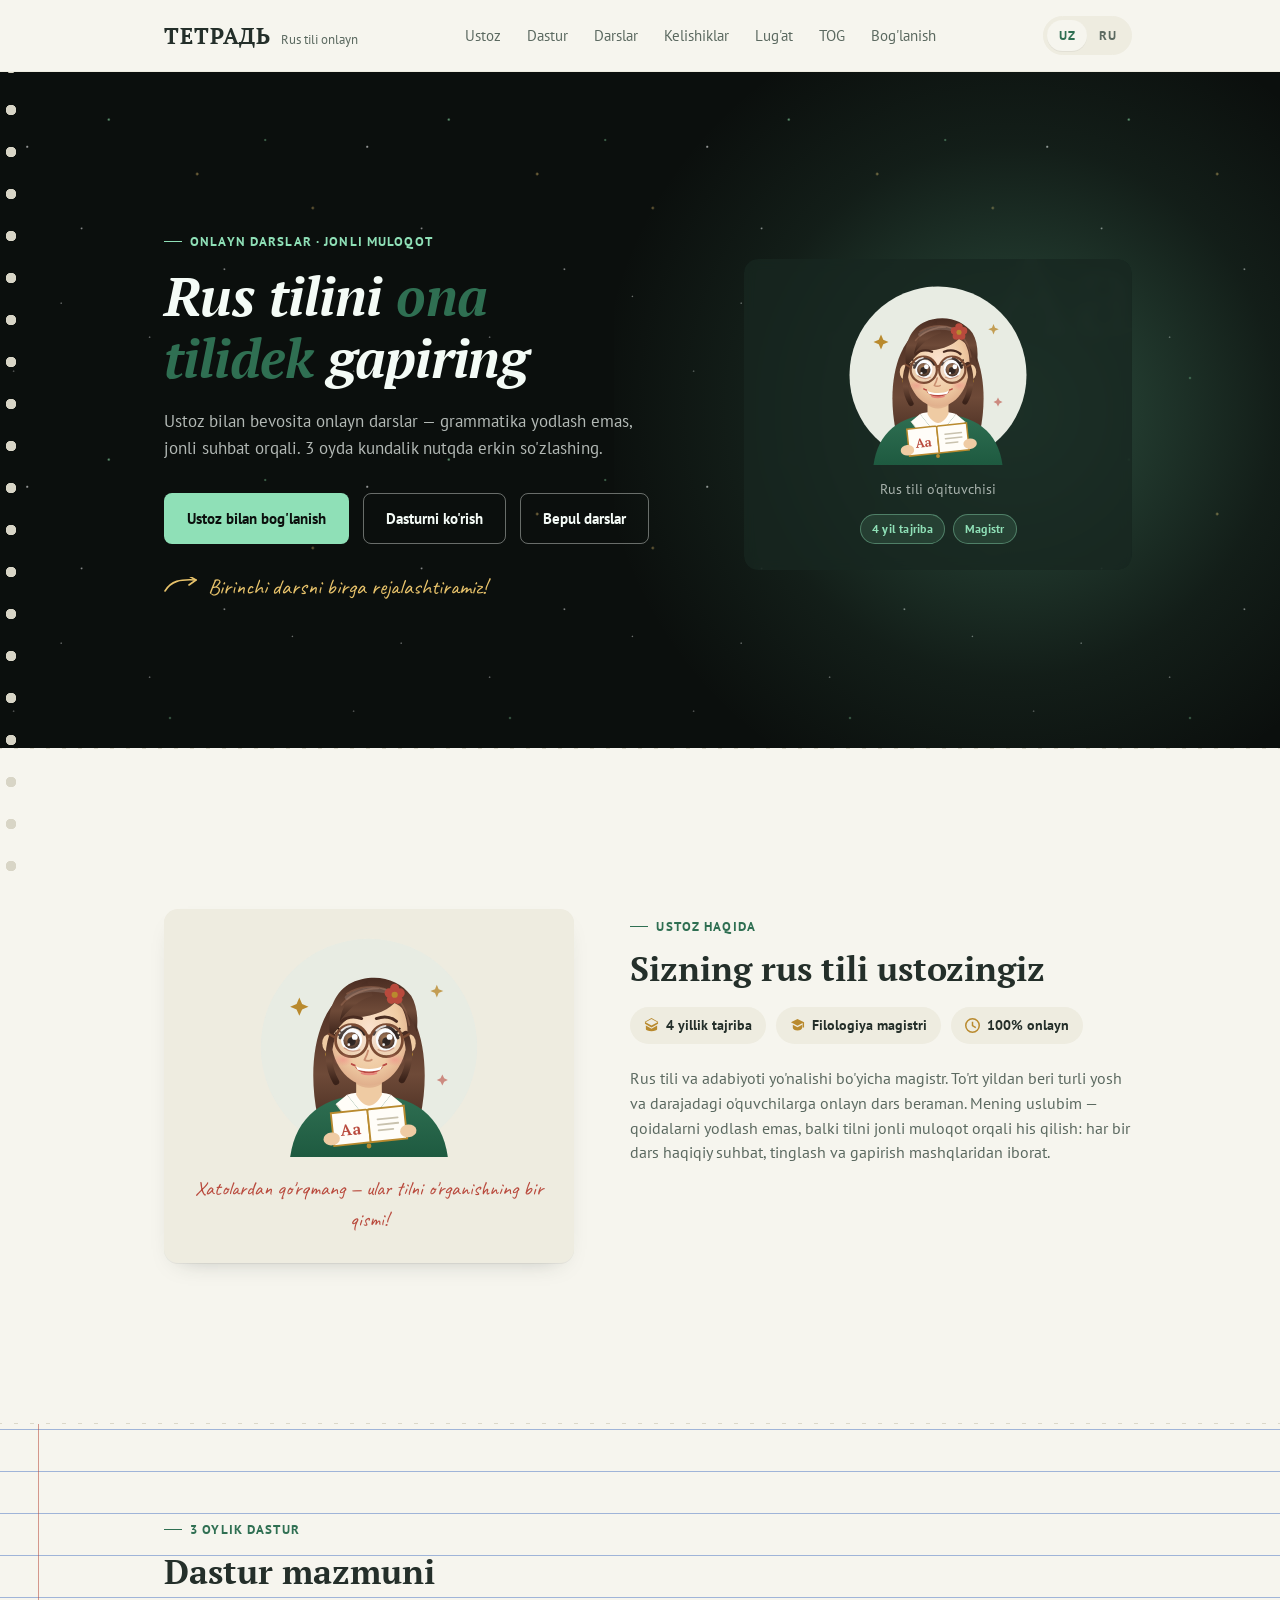
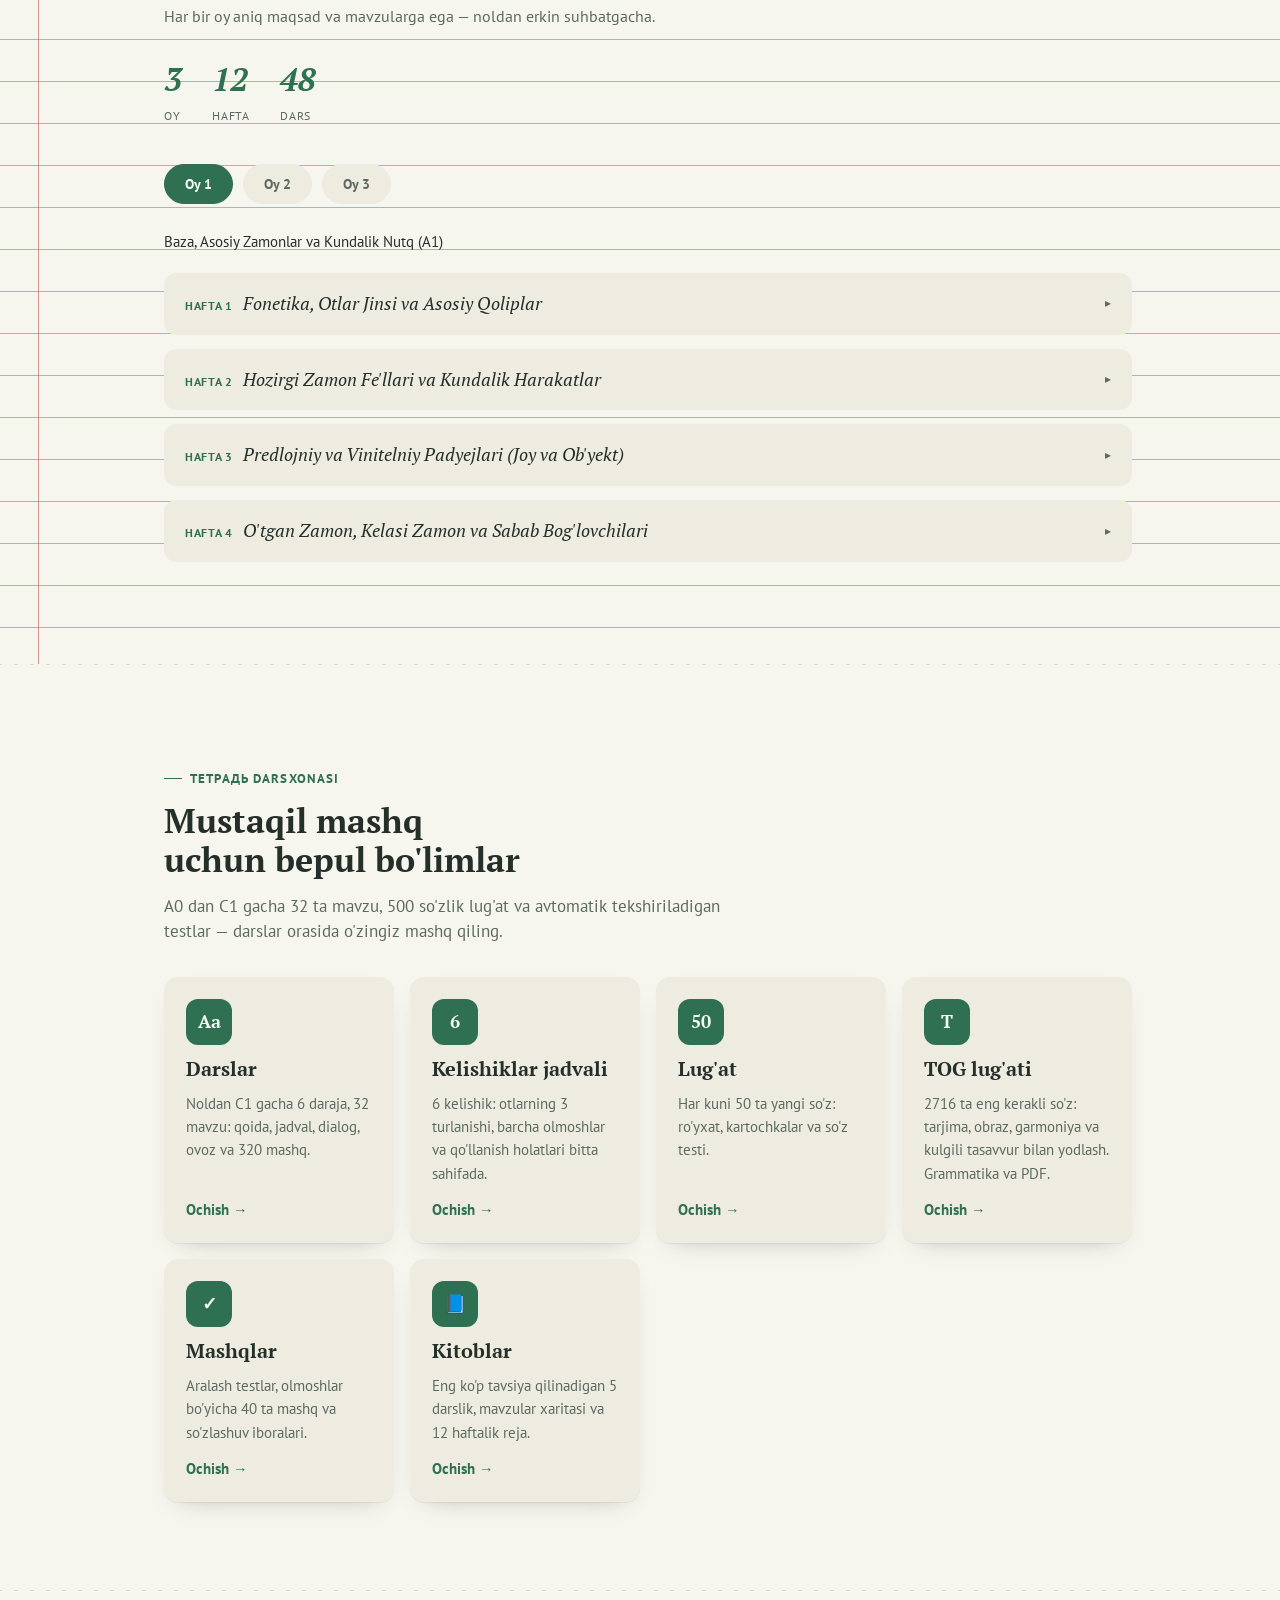
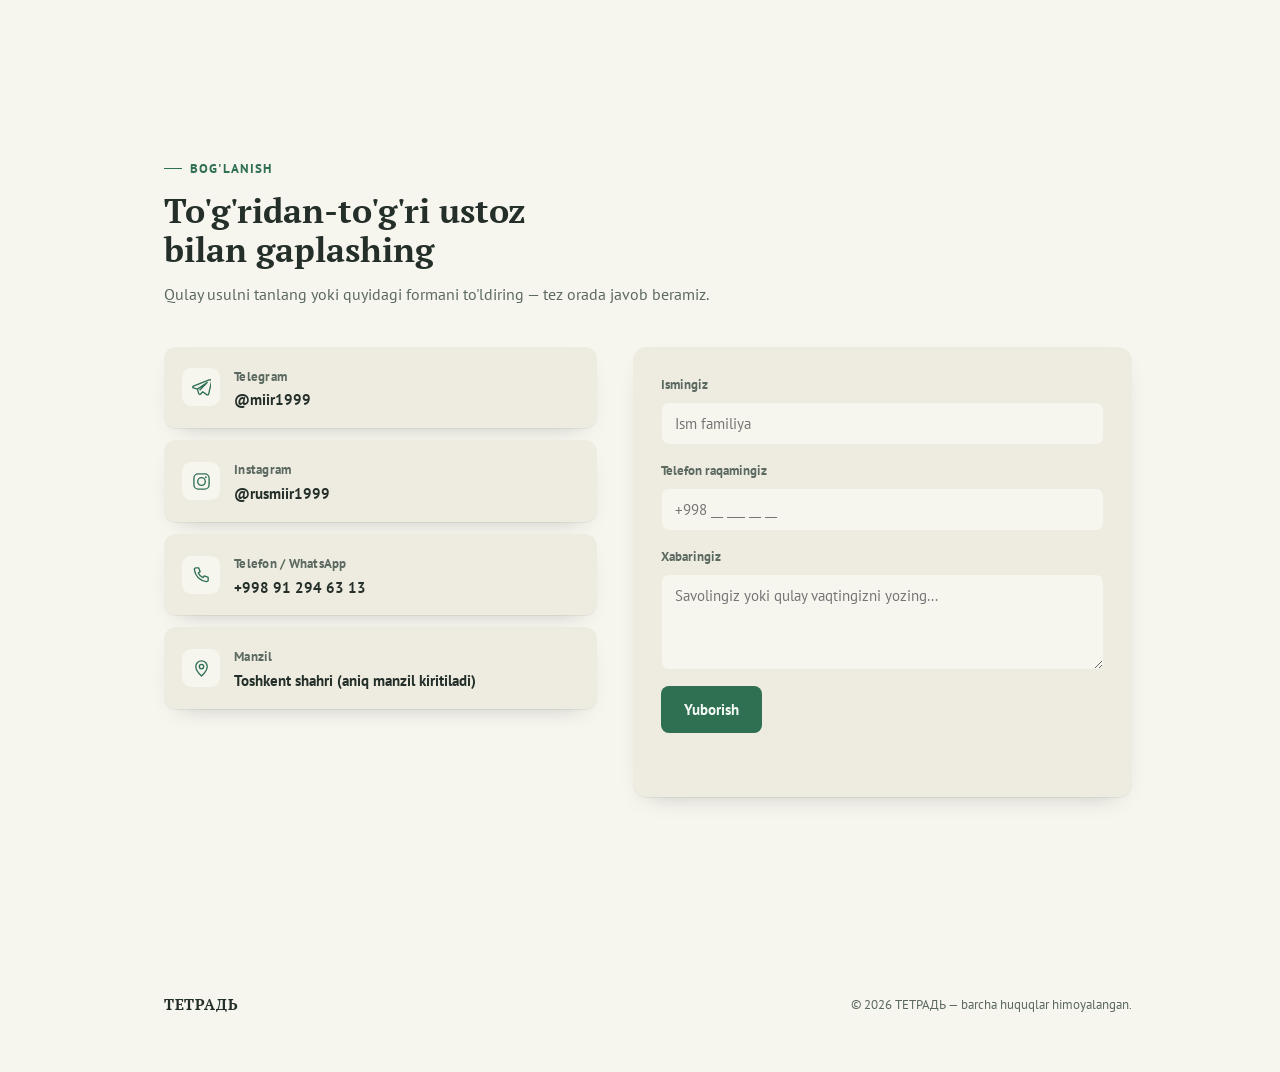
==== commit b890d48f: "TOG: 7–8-bosqich — joylar, sonlar, olmoshlar, oziq-ovqat, hayvonlar, fe'l va sifatlar Co-Authored-By" ====
--- a/index.html
+++ b/index.html
@@ -687,7 +687,7 @@
         <a class="hub-card" href="darslar.html"><span class="hub-ic">Аа</span><b data-i18n="hub.c1.t">Darslar</b><span data-i18n="hub.c1.d">Noldan C1 gacha 6 daraja, 32 mavzu: qoida, jadval, dialog, ovoz va 320 mashq.</span><span class="hub-go" data-i18n="hub.go">Ochish →</span></a>
         <a class="hub-card" href="padejlar.html"><span class="hub-ic">6</span><b data-i18n="hub.c5.t">Kelishiklar jadvali</b><span data-i18n="hub.c5.d">6 kelishik: otlarning 3 turlanishi, barcha olmoshlar va qo'llanish holatlari bitta sahifada.</span><span class="hub-go" data-i18n="hub.go">Ochish →</span></a>
         <a class="hub-card" href="lugat.html"><span class="hub-ic">50</span><b data-i18n="hub.c2.t">Lug'at</b><span data-i18n="hub.c2.d">Har kuni 50 ta yangi so'z: ro'yxat, kartochkalar va so'z testi.</span><span class="hub-go" data-i18n="hub.go">Ochish →</span></a>
-        <a class="hub-card" href="tog.html"><span class="hub-ic">T</span><b data-i18n="hub.c6.t">TOG lug'ati</b><span data-i18n="hub.c6.d">2237 ta eng kerakli so'z: tarjima, obraz, garmoniya va kulgili tasavvur bilan yodlash. Grammatika va PDF.</span><span class="hub-go" data-i18n="hub.go">Ochish →</span></a>
+        <a class="hub-card" href="tog.html"><span class="hub-ic">T</span><b data-i18n="hub.c6.t">TOG lug'ati</b><span data-i18n="hub.c6.d">2716 ta eng kerakli so'z: tarjima, obraz, garmoniya va kulgili tasavvur bilan yodlash. Grammatika va PDF.</span><span class="hub-go" data-i18n="hub.go">Ochish →</span></a>
         <a class="hub-card" href="mashqlar.html"><span class="hub-ic">✓</span><b data-i18n="hub.c3.t">Mashqlar</b><span data-i18n="hub.c3.d">Aralash testlar, olmoshlar bo'yicha 40 ta mashq va so'zlashuv iboralari.</span><span class="hub-go" data-i18n="hub.go">Ochish →</span></a>
         <a class="hub-card" href="kitoblar.html"><span class="hub-ic">📘</span><b data-i18n="hub.c4.t">Kitoblar</b><span data-i18n="hub.c4.d">Eng ko'p tavsiya qilinadigan 5 darslik, mavzular xaritasi va 12 haftalik reja.</span><span class="hub-go" data-i18n="hub.go">Ochish →</span></a>
       </div>
@@ -766,7 +766,7 @@
       "nav.lessons":"Darslar",
       "nav.vocab":"Lug'at",
       "nav.tog":"TOG",
-      "hub.c6.t":"TOG lug'ati","hub.c6.d":"2237 ta eng kerakli so'z: tarjima, obraz, garmoniya va kulgili tasavvur bilan yodlash. Grammatika va PDF.",
+      "hub.c6.t":"TOG lug'ati","hub.c6.d":"2716 ta eng kerakli so'z: tarjima, obraz, garmoniya va kulgili tasavvur bilan yodlash. Grammatika va PDF.",
       "nav.cases":"Kelishiklar",
       "hub.c5.t":"Kelishiklar jadvali","hub.c5.d":"6 kelishik: otlarning 3 turlanishi, barcha olmoshlar va qo'llanish holatlari bitta sahifada.",
       "hero.ctaLessons":"Bepul darslar",
@@ -834,7 +834,7 @@
       "nav.lessons":"Уроки",
       "nav.vocab":"Словарь",
       "nav.tog":"TOG",
-      "hub.c6.t":"Словарь TOG","hub.c6.d":"2237 самых нужных слов: перевод, образ, созвучие и смешная картинка для запоминания. Грамматика и PDF.",
+      "hub.c6.t":"Словарь TOG","hub.c6.d":"2716 самых нужных слов: перевод, образ, созвучие и смешная картинка для запоминания. Грамматика и PDF.",
       "nav.cases":"Падежи",
       "hub.c5.t":"Таблица падежей","hub.c5.d":"6 падежей: 3 склонения, все местоимения и случаи употребления на одной странице.",
       "hero.ctaLessons":"Бесплатные уроки",
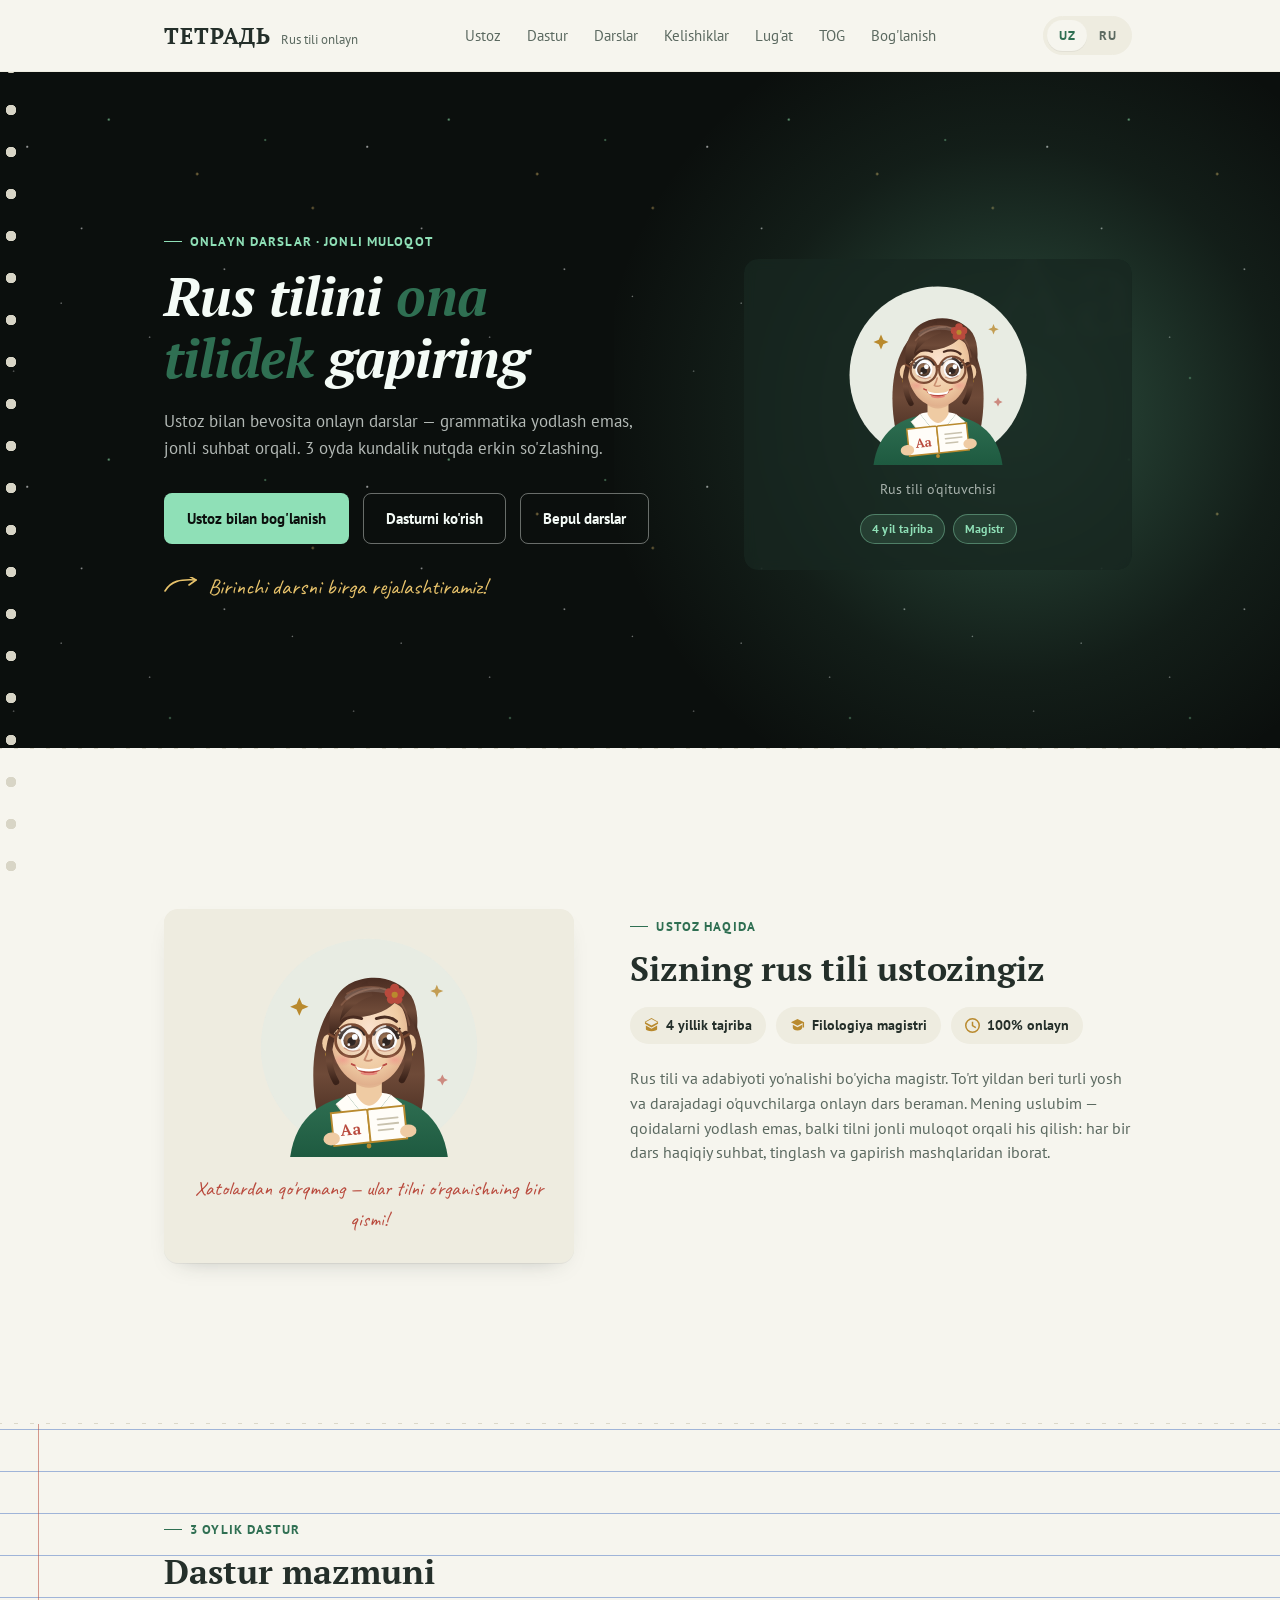
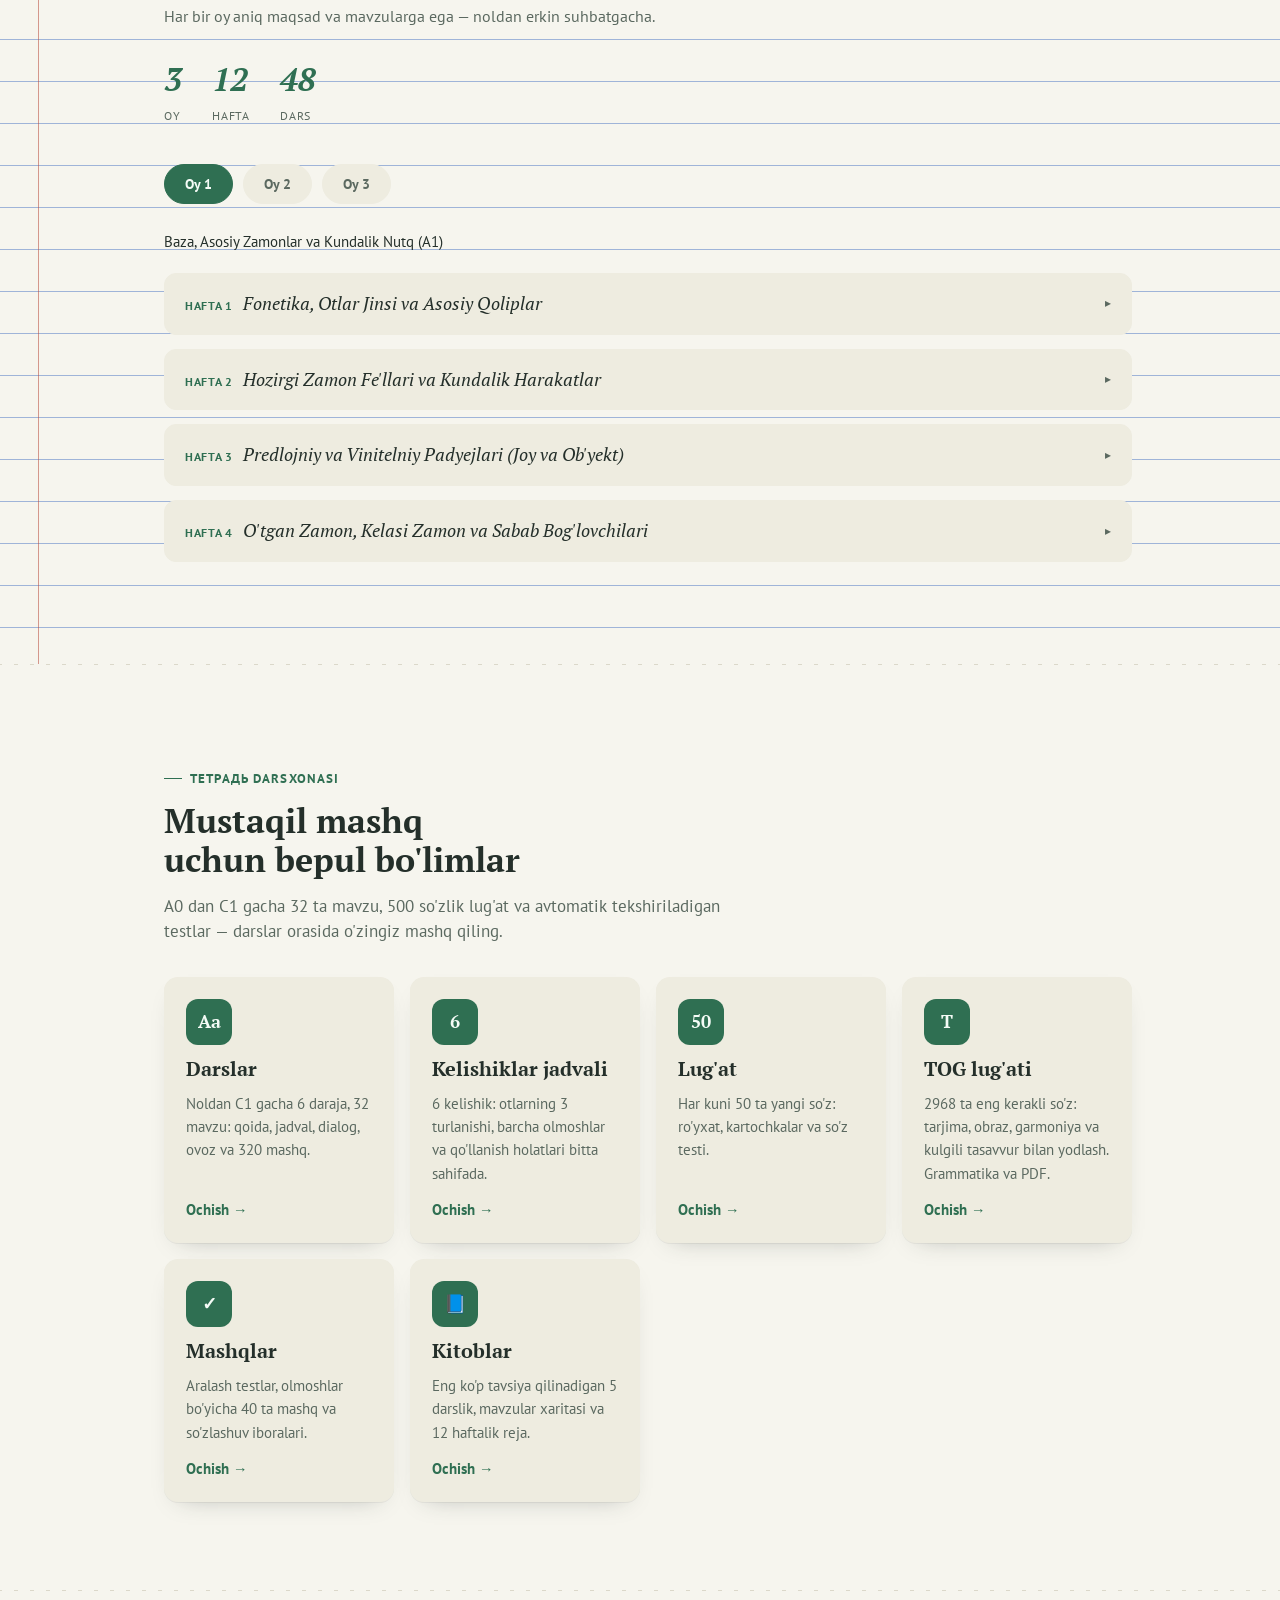
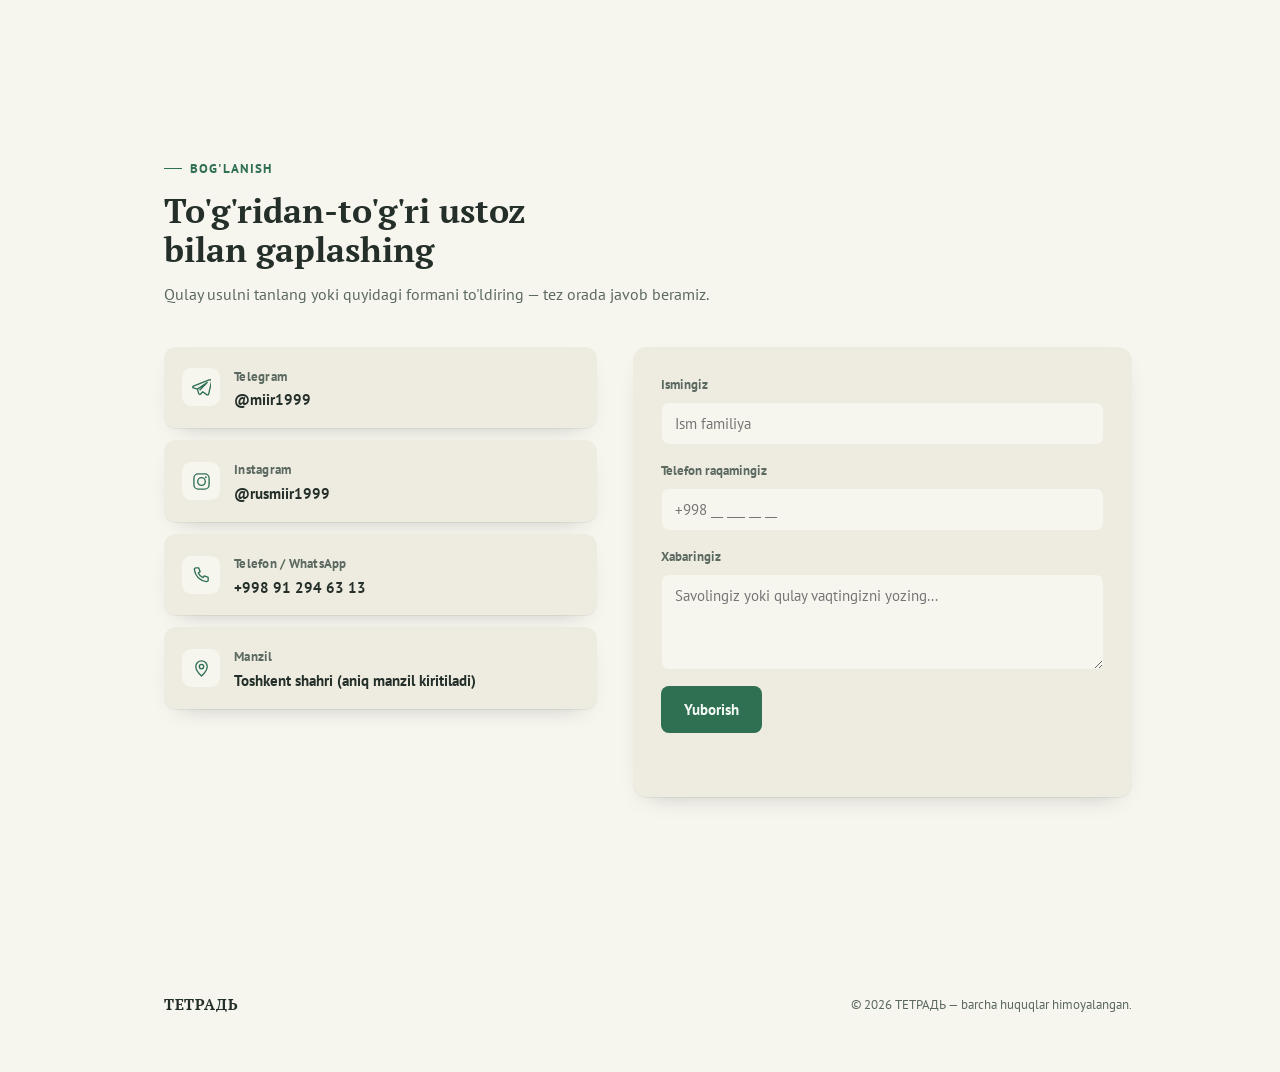
==== commit 6ff38b0d: "TOG: 9-bosqich — jamiyat, sport, texnika fe'llari, tashqi ko'rinish va taom sifatlari Co-Authored-By" ====
--- a/index.html
+++ b/index.html
@@ -687,7 +687,7 @@
         <a class="hub-card" href="darslar.html"><span class="hub-ic">Аа</span><b data-i18n="hub.c1.t">Darslar</b><span data-i18n="hub.c1.d">Noldan C1 gacha 6 daraja, 32 mavzu: qoida, jadval, dialog, ovoz va 320 mashq.</span><span class="hub-go" data-i18n="hub.go">Ochish →</span></a>
         <a class="hub-card" href="padejlar.html"><span class="hub-ic">6</span><b data-i18n="hub.c5.t">Kelishiklar jadvali</b><span data-i18n="hub.c5.d">6 kelishik: otlarning 3 turlanishi, barcha olmoshlar va qo'llanish holatlari bitta sahifada.</span><span class="hub-go" data-i18n="hub.go">Ochish →</span></a>
         <a class="hub-card" href="lugat.html"><span class="hub-ic">50</span><b data-i18n="hub.c2.t">Lug'at</b><span data-i18n="hub.c2.d">Har kuni 50 ta yangi so'z: ro'yxat, kartochkalar va so'z testi.</span><span class="hub-go" data-i18n="hub.go">Ochish →</span></a>
-        <a class="hub-card" href="tog.html"><span class="hub-ic">T</span><b data-i18n="hub.c6.t">TOG lug'ati</b><span data-i18n="hub.c6.d">2716 ta eng kerakli so'z: tarjima, obraz, garmoniya va kulgili tasavvur bilan yodlash. Grammatika va PDF.</span><span class="hub-go" data-i18n="hub.go">Ochish →</span></a>
+        <a class="hub-card" href="tog.html"><span class="hub-ic">T</span><b data-i18n="hub.c6.t">TOG lug'ati</b><span data-i18n="hub.c6.d">2968 ta eng kerakli so'z: tarjima, obraz, garmoniya va kulgili tasavvur bilan yodlash. Grammatika va PDF.</span><span class="hub-go" data-i18n="hub.go">Ochish →</span></a>
         <a class="hub-card" href="mashqlar.html"><span class="hub-ic">✓</span><b data-i18n="hub.c3.t">Mashqlar</b><span data-i18n="hub.c3.d">Aralash testlar, olmoshlar bo'yicha 40 ta mashq va so'zlashuv iboralari.</span><span class="hub-go" data-i18n="hub.go">Ochish →</span></a>
         <a class="hub-card" href="kitoblar.html"><span class="hub-ic">📘</span><b data-i18n="hub.c4.t">Kitoblar</b><span data-i18n="hub.c4.d">Eng ko'p tavsiya qilinadigan 5 darslik, mavzular xaritasi va 12 haftalik reja.</span><span class="hub-go" data-i18n="hub.go">Ochish →</span></a>
       </div>
@@ -766,7 +766,7 @@
       "nav.lessons":"Darslar",
       "nav.vocab":"Lug'at",
       "nav.tog":"TOG",
-      "hub.c6.t":"TOG lug'ati","hub.c6.d":"2716 ta eng kerakli so'z: tarjima, obraz, garmoniya va kulgili tasavvur bilan yodlash. Grammatika va PDF.",
+      "hub.c6.t":"TOG lug'ati","hub.c6.d":"2968 ta eng kerakli so'z: tarjima, obraz, garmoniya va kulgili tasavvur bilan yodlash. Grammatika va PDF.",
       "nav.cases":"Kelishiklar",
       "hub.c5.t":"Kelishiklar jadvali","hub.c5.d":"6 kelishik: otlarning 3 turlanishi, barcha olmoshlar va qo'llanish holatlari bitta sahifada.",
       "hero.ctaLessons":"Bepul darslar",
@@ -834,7 +834,7 @@
       "nav.lessons":"Уроки",
       "nav.vocab":"Словарь",
       "nav.tog":"TOG",
-      "hub.c6.t":"Словарь TOG","hub.c6.d":"2716 самых нужных слов: перевод, образ, созвучие и смешная картинка для запоминания. Грамматика и PDF.",
+      "hub.c6.t":"Словарь TOG","hub.c6.d":"2968 самых нужных слов: перевод, образ, созвучие и смешная картинка для запоминания. Грамматика и PDF.",
       "nav.cases":"Падежи",
       "hub.c5.t":"Таблица падежей","hub.c5.d":"6 падежей: 3 склонения, все местоимения и случаи употребления на одной странице.",
       "hero.ctaLessons":"Бесплатные уроки",
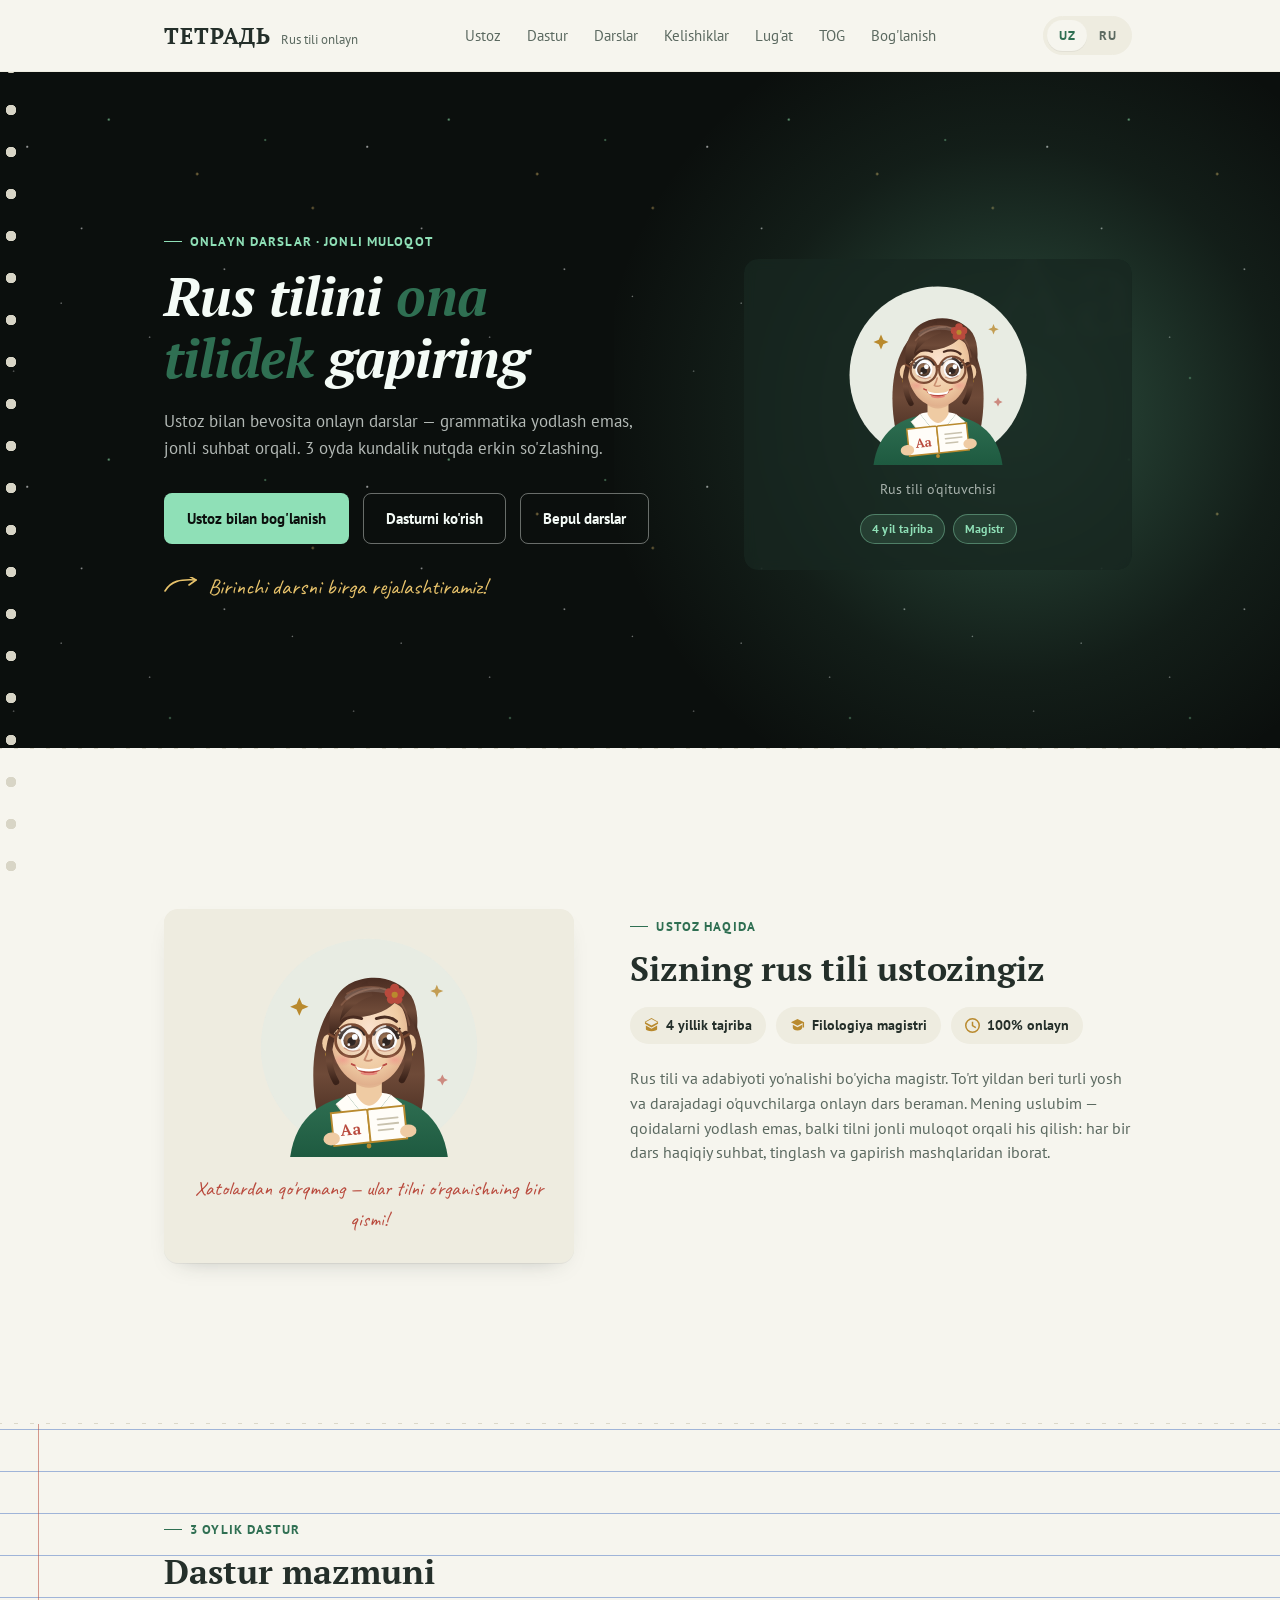
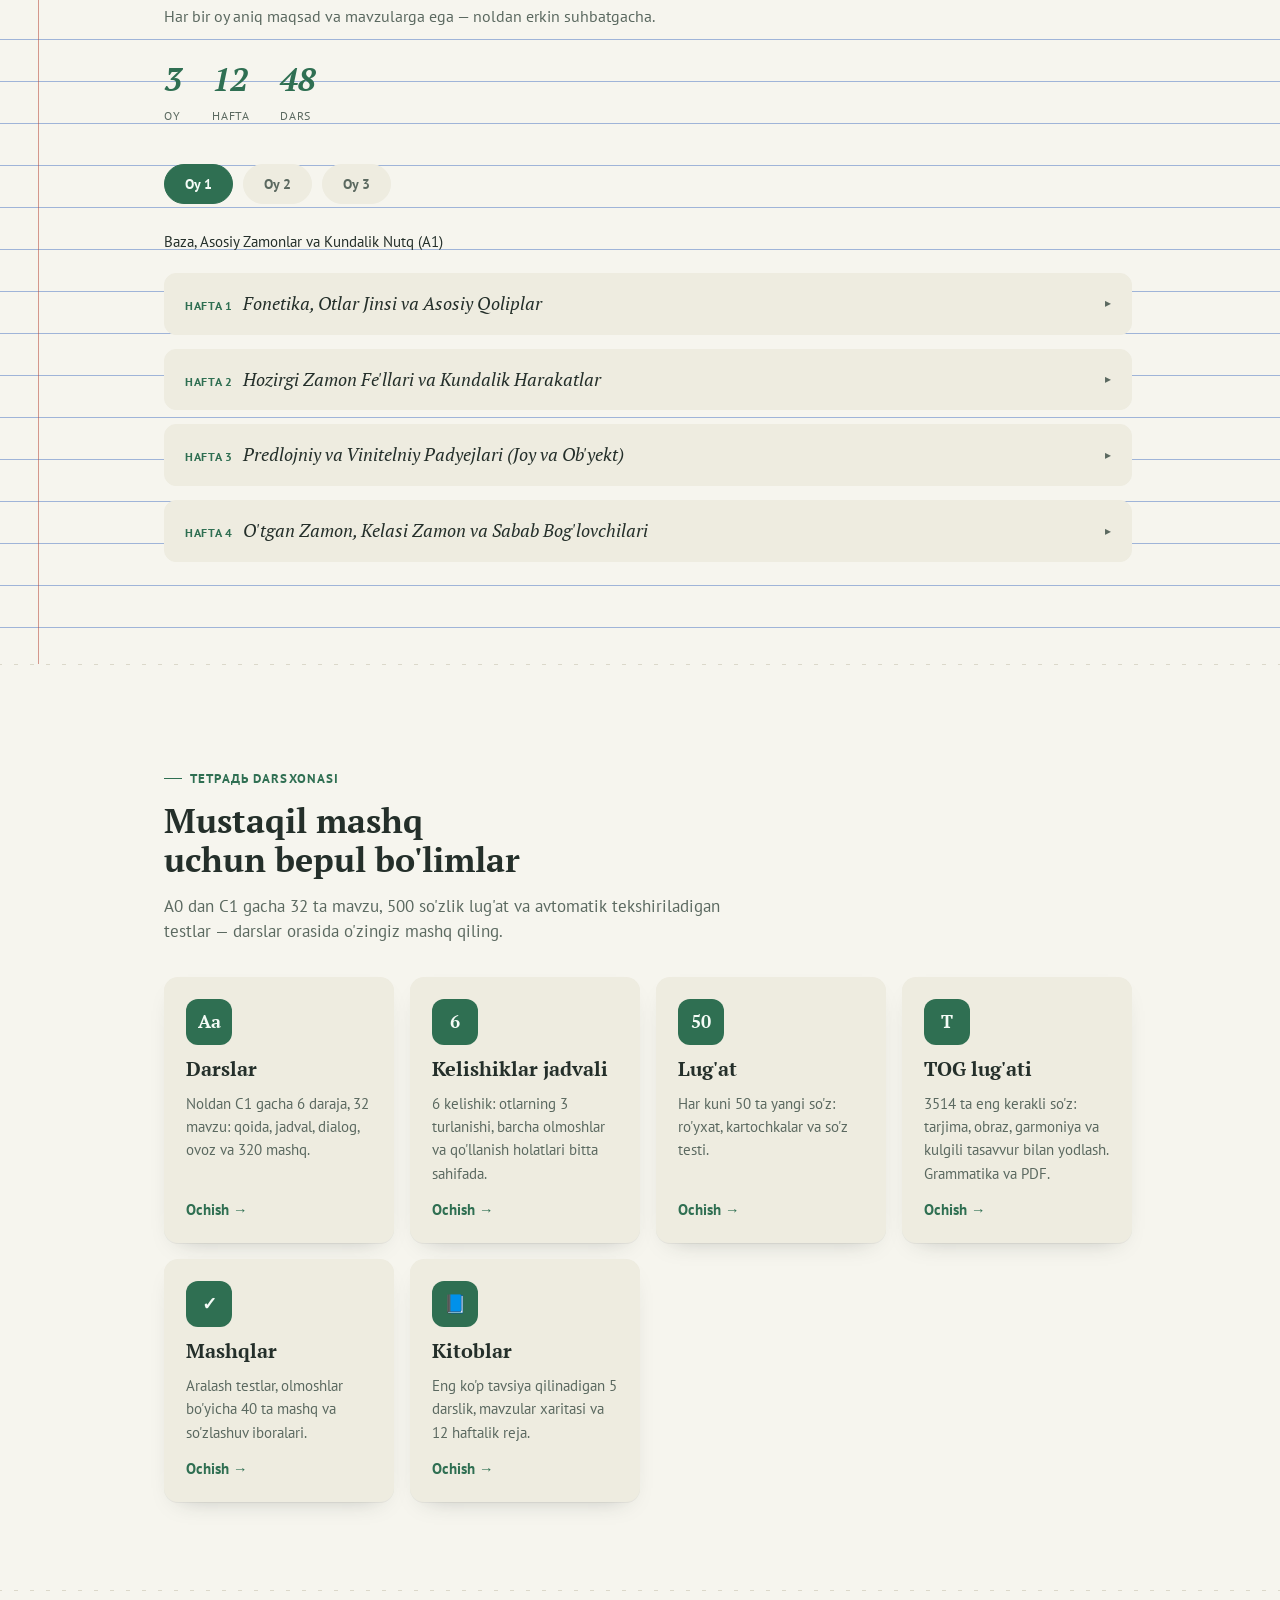
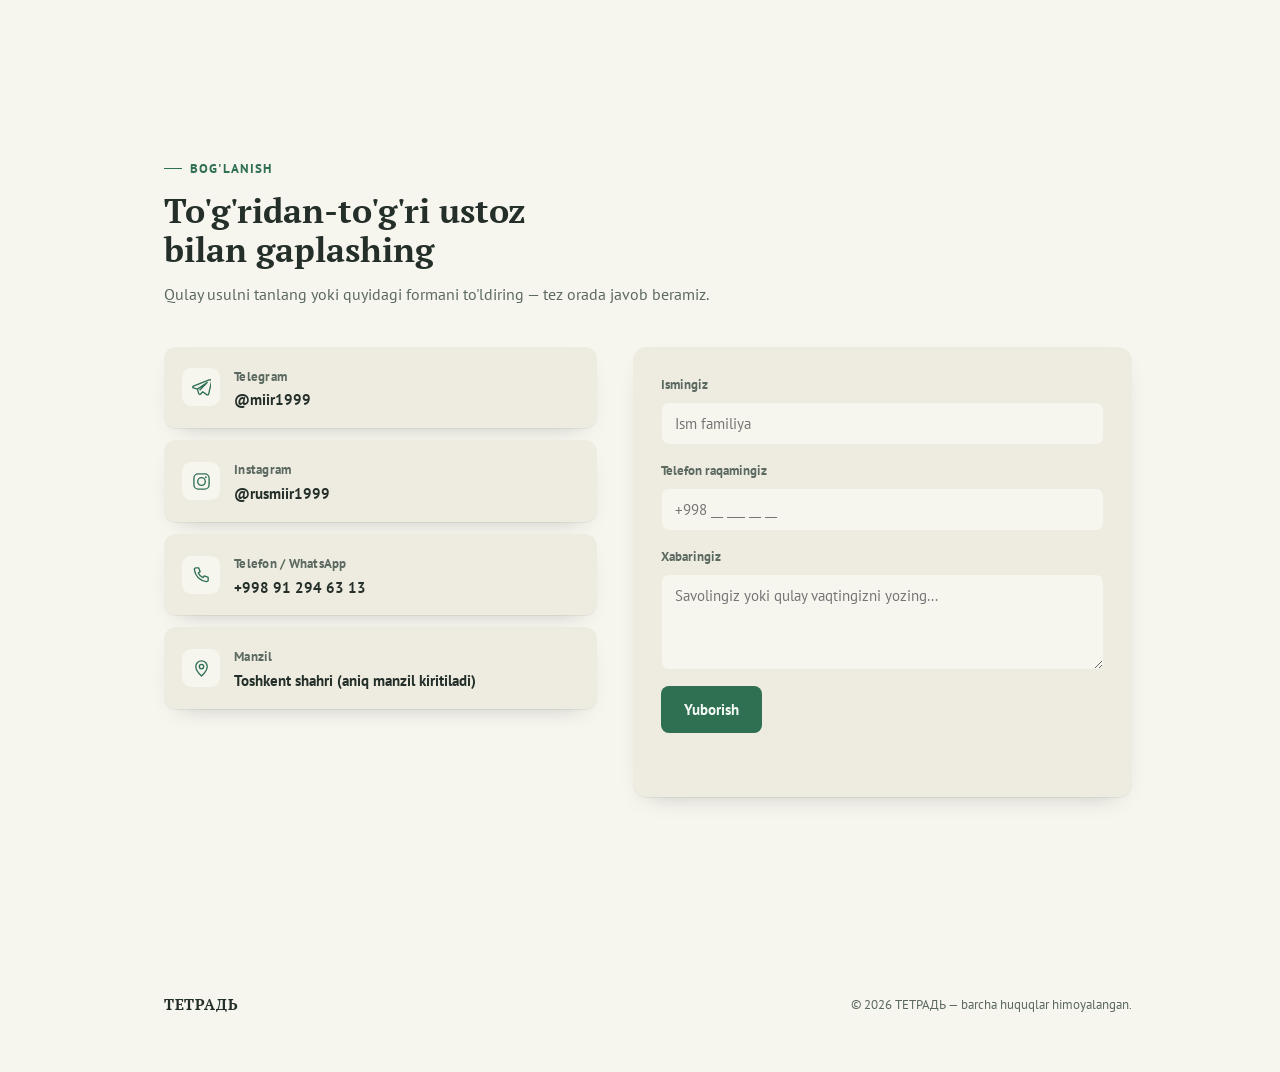
==== commit 68e7b4c8: "TOG: 10–11-bosqich — ot 1000+ ga, sifatlar 1000 ga yaqin, fe'llar Co-Authored-By: Claude Opus 5.5 <n" ====
--- a/index.html
+++ b/index.html
@@ -687,7 +687,7 @@
         <a class="hub-card" href="darslar.html"><span class="hub-ic">Аа</span><b data-i18n="hub.c1.t">Darslar</b><span data-i18n="hub.c1.d">Noldan C1 gacha 6 daraja, 32 mavzu: qoida, jadval, dialog, ovoz va 320 mashq.</span><span class="hub-go" data-i18n="hub.go">Ochish →</span></a>
         <a class="hub-card" href="padejlar.html"><span class="hub-ic">6</span><b data-i18n="hub.c5.t">Kelishiklar jadvali</b><span data-i18n="hub.c5.d">6 kelishik: otlarning 3 turlanishi, barcha olmoshlar va qo'llanish holatlari bitta sahifada.</span><span class="hub-go" data-i18n="hub.go">Ochish →</span></a>
         <a class="hub-card" href="lugat.html"><span class="hub-ic">50</span><b data-i18n="hub.c2.t">Lug'at</b><span data-i18n="hub.c2.d">Har kuni 50 ta yangi so'z: ro'yxat, kartochkalar va so'z testi.</span><span class="hub-go" data-i18n="hub.go">Ochish →</span></a>
-        <a class="hub-card" href="tog.html"><span class="hub-ic">T</span><b data-i18n="hub.c6.t">TOG lug'ati</b><span data-i18n="hub.c6.d">2968 ta eng kerakli so'z: tarjima, obraz, garmoniya va kulgili tasavvur bilan yodlash. Grammatika va PDF.</span><span class="hub-go" data-i18n="hub.go">Ochish →</span></a>
+        <a class="hub-card" href="tog.html"><span class="hub-ic">T</span><b data-i18n="hub.c6.t">TOG lug'ati</b><span data-i18n="hub.c6.d">3514 ta eng kerakli so'z: tarjima, obraz, garmoniya va kulgili tasavvur bilan yodlash. Grammatika va PDF.</span><span class="hub-go" data-i18n="hub.go">Ochish →</span></a>
         <a class="hub-card" href="mashqlar.html"><span class="hub-ic">✓</span><b data-i18n="hub.c3.t">Mashqlar</b><span data-i18n="hub.c3.d">Aralash testlar, olmoshlar bo'yicha 40 ta mashq va so'zlashuv iboralari.</span><span class="hub-go" data-i18n="hub.go">Ochish →</span></a>
         <a class="hub-card" href="kitoblar.html"><span class="hub-ic">📘</span><b data-i18n="hub.c4.t">Kitoblar</b><span data-i18n="hub.c4.d">Eng ko'p tavsiya qilinadigan 5 darslik, mavzular xaritasi va 12 haftalik reja.</span><span class="hub-go" data-i18n="hub.go">Ochish →</span></a>
       </div>
@@ -766,7 +766,7 @@
       "nav.lessons":"Darslar",
       "nav.vocab":"Lug'at",
       "nav.tog":"TOG",
-      "hub.c6.t":"TOG lug'ati","hub.c6.d":"2968 ta eng kerakli so'z: tarjima, obraz, garmoniya va kulgili tasavvur bilan yodlash. Grammatika va PDF.",
+      "hub.c6.t":"TOG lug'ati","hub.c6.d":"3514 ta eng kerakli so'z: tarjima, obraz, garmoniya va kulgili tasavvur bilan yodlash. Grammatika va PDF.",
       "nav.cases":"Kelishiklar",
       "hub.c5.t":"Kelishiklar jadvali","hub.c5.d":"6 kelishik: otlarning 3 turlanishi, barcha olmoshlar va qo'llanish holatlari bitta sahifada.",
       "hero.ctaLessons":"Bepul darslar",
@@ -834,7 +834,7 @@
       "nav.lessons":"Уроки",
       "nav.vocab":"Словарь",
       "nav.tog":"TOG",
-      "hub.c6.t":"Словарь TOG","hub.c6.d":"2968 самых нужных слов: перевод, образ, созвучие и смешная картинка для запоминания. Грамматика и PDF.",
+      "hub.c6.t":"Словарь TOG","hub.c6.d":"3514 самых нужных слов: перевод, образ, созвучие и смешная картинка для запоминания. Грамматика и PDF.",
       "nav.cases":"Падежи",
       "hub.c5.t":"Таблица падежей","hub.c5.d":"6 падежей: 3 склонения, все местоимения и случаи употребления на одной странице.",
       "hero.ctaLessons":"Бесплатные уроки",
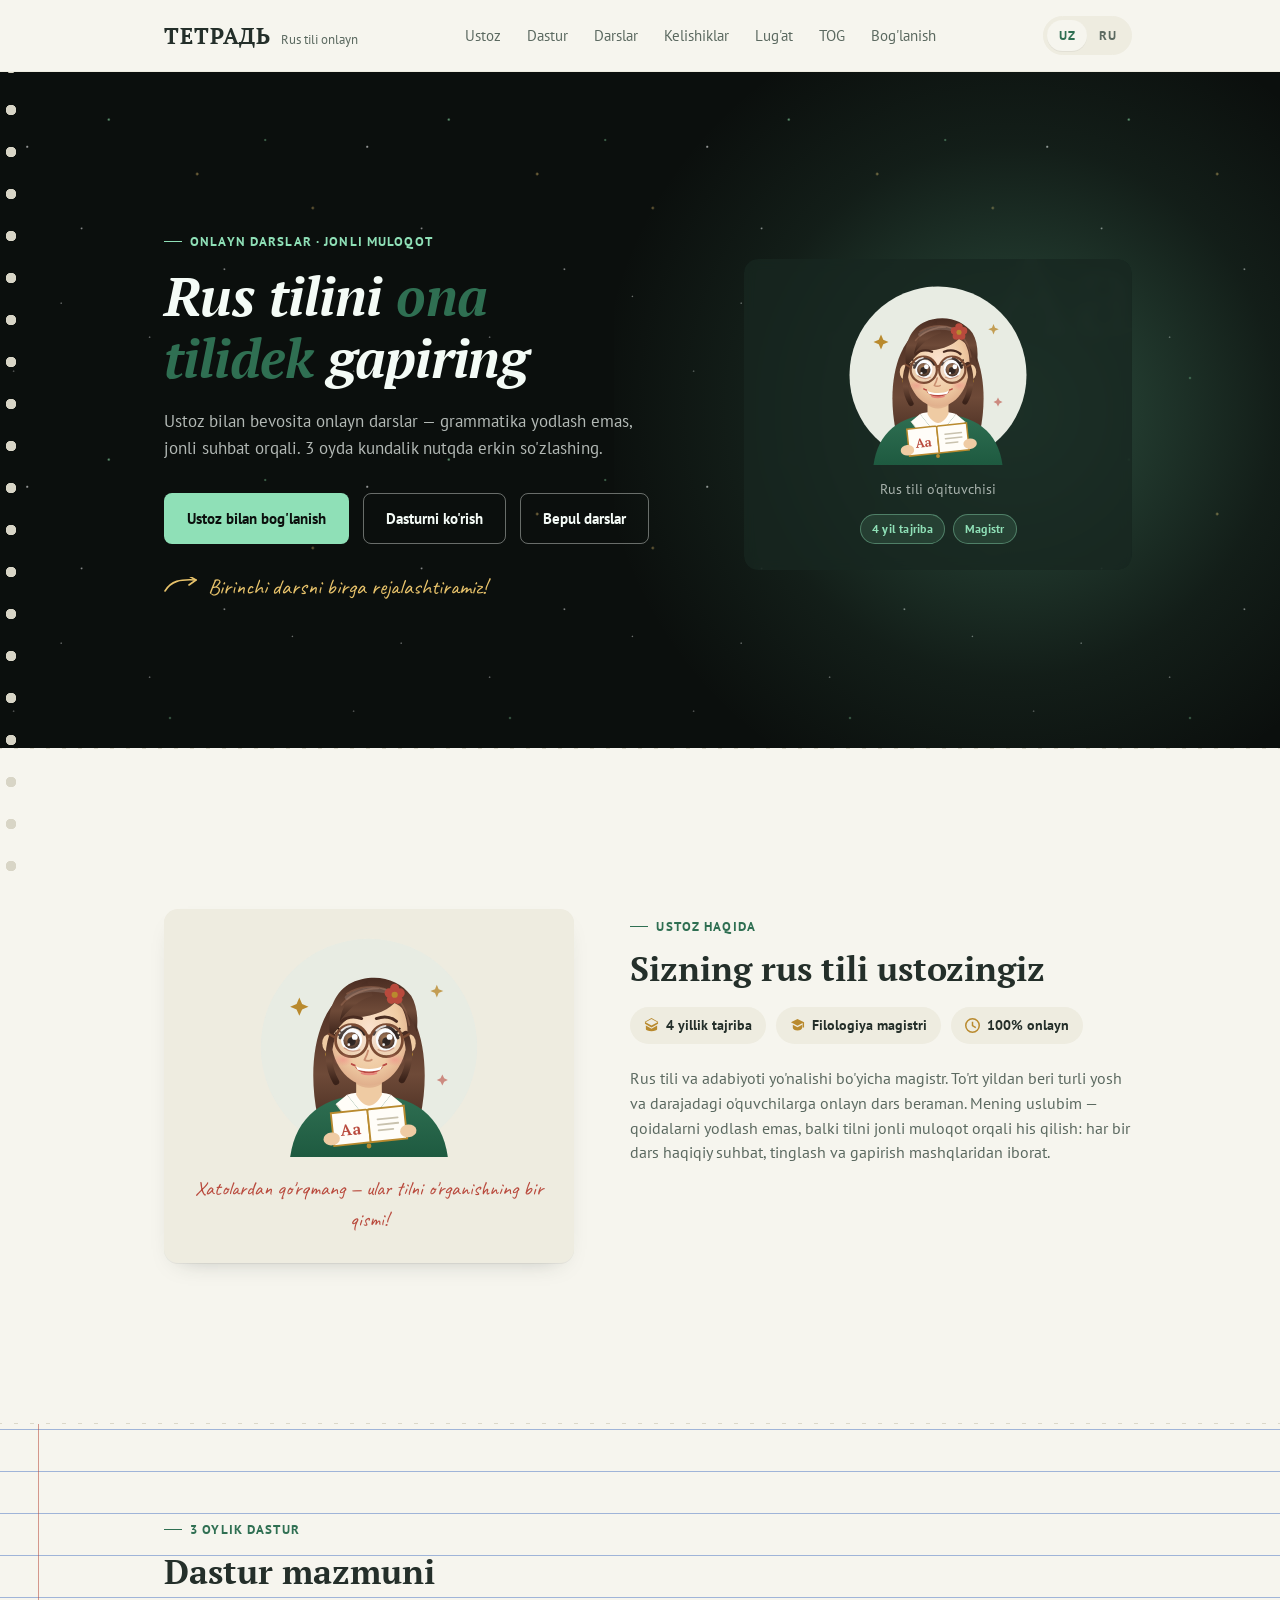
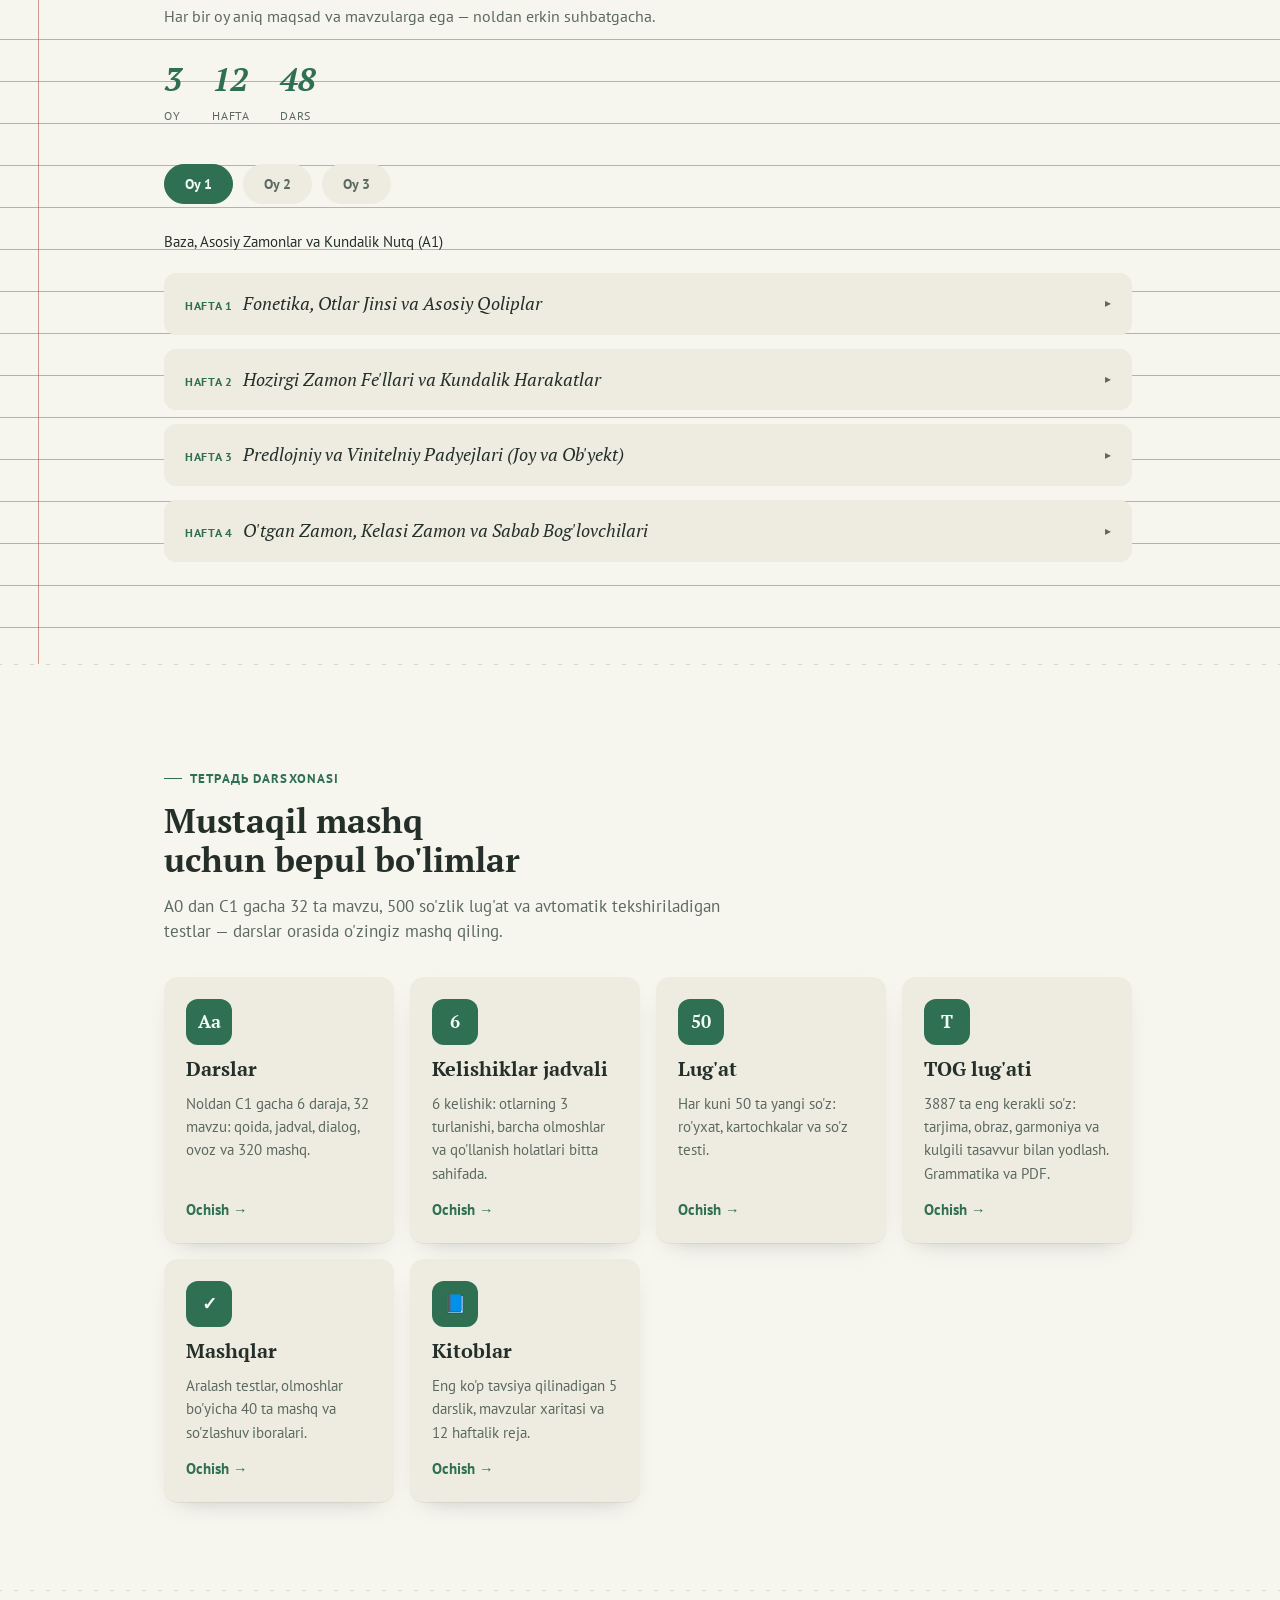
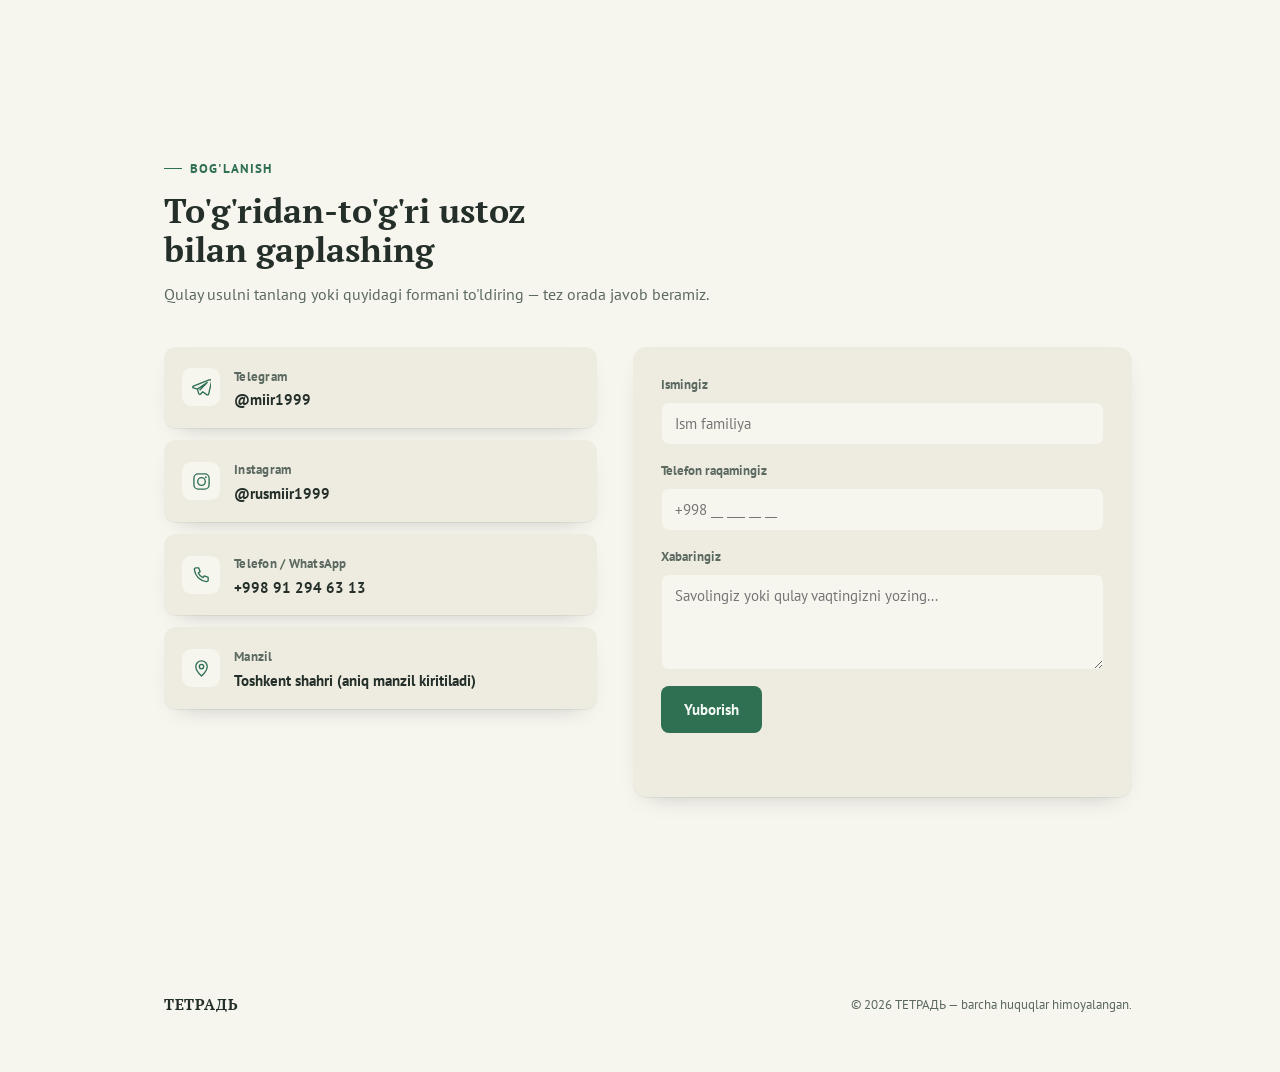
==== commit 1e34b114: "TOG: 12-bosqich — ot, fel, sifat 1000+ dan oshdi Co-Authored-By: Claude Opus 5.5 <noreply@anthropic." ====
--- a/index.html
+++ b/index.html
@@ -687,7 +687,7 @@
         <a class="hub-card" href="darslar.html"><span class="hub-ic">Аа</span><b data-i18n="hub.c1.t">Darslar</b><span data-i18n="hub.c1.d">Noldan C1 gacha 6 daraja, 32 mavzu: qoida, jadval, dialog, ovoz va 320 mashq.</span><span class="hub-go" data-i18n="hub.go">Ochish →</span></a>
         <a class="hub-card" href="padejlar.html"><span class="hub-ic">6</span><b data-i18n="hub.c5.t">Kelishiklar jadvali</b><span data-i18n="hub.c5.d">6 kelishik: otlarning 3 turlanishi, barcha olmoshlar va qo'llanish holatlari bitta sahifada.</span><span class="hub-go" data-i18n="hub.go">Ochish →</span></a>
         <a class="hub-card" href="lugat.html"><span class="hub-ic">50</span><b data-i18n="hub.c2.t">Lug'at</b><span data-i18n="hub.c2.d">Har kuni 50 ta yangi so'z: ro'yxat, kartochkalar va so'z testi.</span><span class="hub-go" data-i18n="hub.go">Ochish →</span></a>
-        <a class="hub-card" href="tog.html"><span class="hub-ic">T</span><b data-i18n="hub.c6.t">TOG lug'ati</b><span data-i18n="hub.c6.d">3514 ta eng kerakli so'z: tarjima, obraz, garmoniya va kulgili tasavvur bilan yodlash. Grammatika va PDF.</span><span class="hub-go" data-i18n="hub.go">Ochish →</span></a>
+        <a class="hub-card" href="tog.html"><span class="hub-ic">T</span><b data-i18n="hub.c6.t">TOG lug'ati</b><span data-i18n="hub.c6.d">3887 ta eng kerakli so'z: tarjima, obraz, garmoniya va kulgili tasavvur bilan yodlash. Grammatika va PDF.</span><span class="hub-go" data-i18n="hub.go">Ochish →</span></a>
         <a class="hub-card" href="mashqlar.html"><span class="hub-ic">✓</span><b data-i18n="hub.c3.t">Mashqlar</b><span data-i18n="hub.c3.d">Aralash testlar, olmoshlar bo'yicha 40 ta mashq va so'zlashuv iboralari.</span><span class="hub-go" data-i18n="hub.go">Ochish →</span></a>
         <a class="hub-card" href="kitoblar.html"><span class="hub-ic">📘</span><b data-i18n="hub.c4.t">Kitoblar</b><span data-i18n="hub.c4.d">Eng ko'p tavsiya qilinadigan 5 darslik, mavzular xaritasi va 12 haftalik reja.</span><span class="hub-go" data-i18n="hub.go">Ochish →</span></a>
       </div>
@@ -766,7 +766,7 @@
       "nav.lessons":"Darslar",
       "nav.vocab":"Lug'at",
       "nav.tog":"TOG",
-      "hub.c6.t":"TOG lug'ati","hub.c6.d":"3514 ta eng kerakli so'z: tarjima, obraz, garmoniya va kulgili tasavvur bilan yodlash. Grammatika va PDF.",
+      "hub.c6.t":"TOG lug'ati","hub.c6.d":"3887 ta eng kerakli so'z: tarjima, obraz, garmoniya va kulgili tasavvur bilan yodlash. Grammatika va PDF.",
       "nav.cases":"Kelishiklar",
       "hub.c5.t":"Kelishiklar jadvali","hub.c5.d":"6 kelishik: otlarning 3 turlanishi, barcha olmoshlar va qo'llanish holatlari bitta sahifada.",
       "hero.ctaLessons":"Bepul darslar",
@@ -834,7 +834,7 @@
       "nav.lessons":"Уроки",
       "nav.vocab":"Словарь",
       "nav.tog":"TOG",
-      "hub.c6.t":"Словарь TOG","hub.c6.d":"3514 самых нужных слов: перевод, образ, созвучие и смешная картинка для запоминания. Грамматика и PDF.",
+      "hub.c6.t":"Словарь TOG","hub.c6.d":"3887 самых нужных слов: перевод, образ, созвучие и смешная картинка для запоминания. Грамматика и PDF.",
       "nav.cases":"Падежи",
       "hub.c5.t":"Таблица падежей","hub.c5.d":"6 падежей: 3 склонения, все местоимения и случаи употребления на одной странице.",
       "hero.ctaLessons":"Бесплатные уроки",
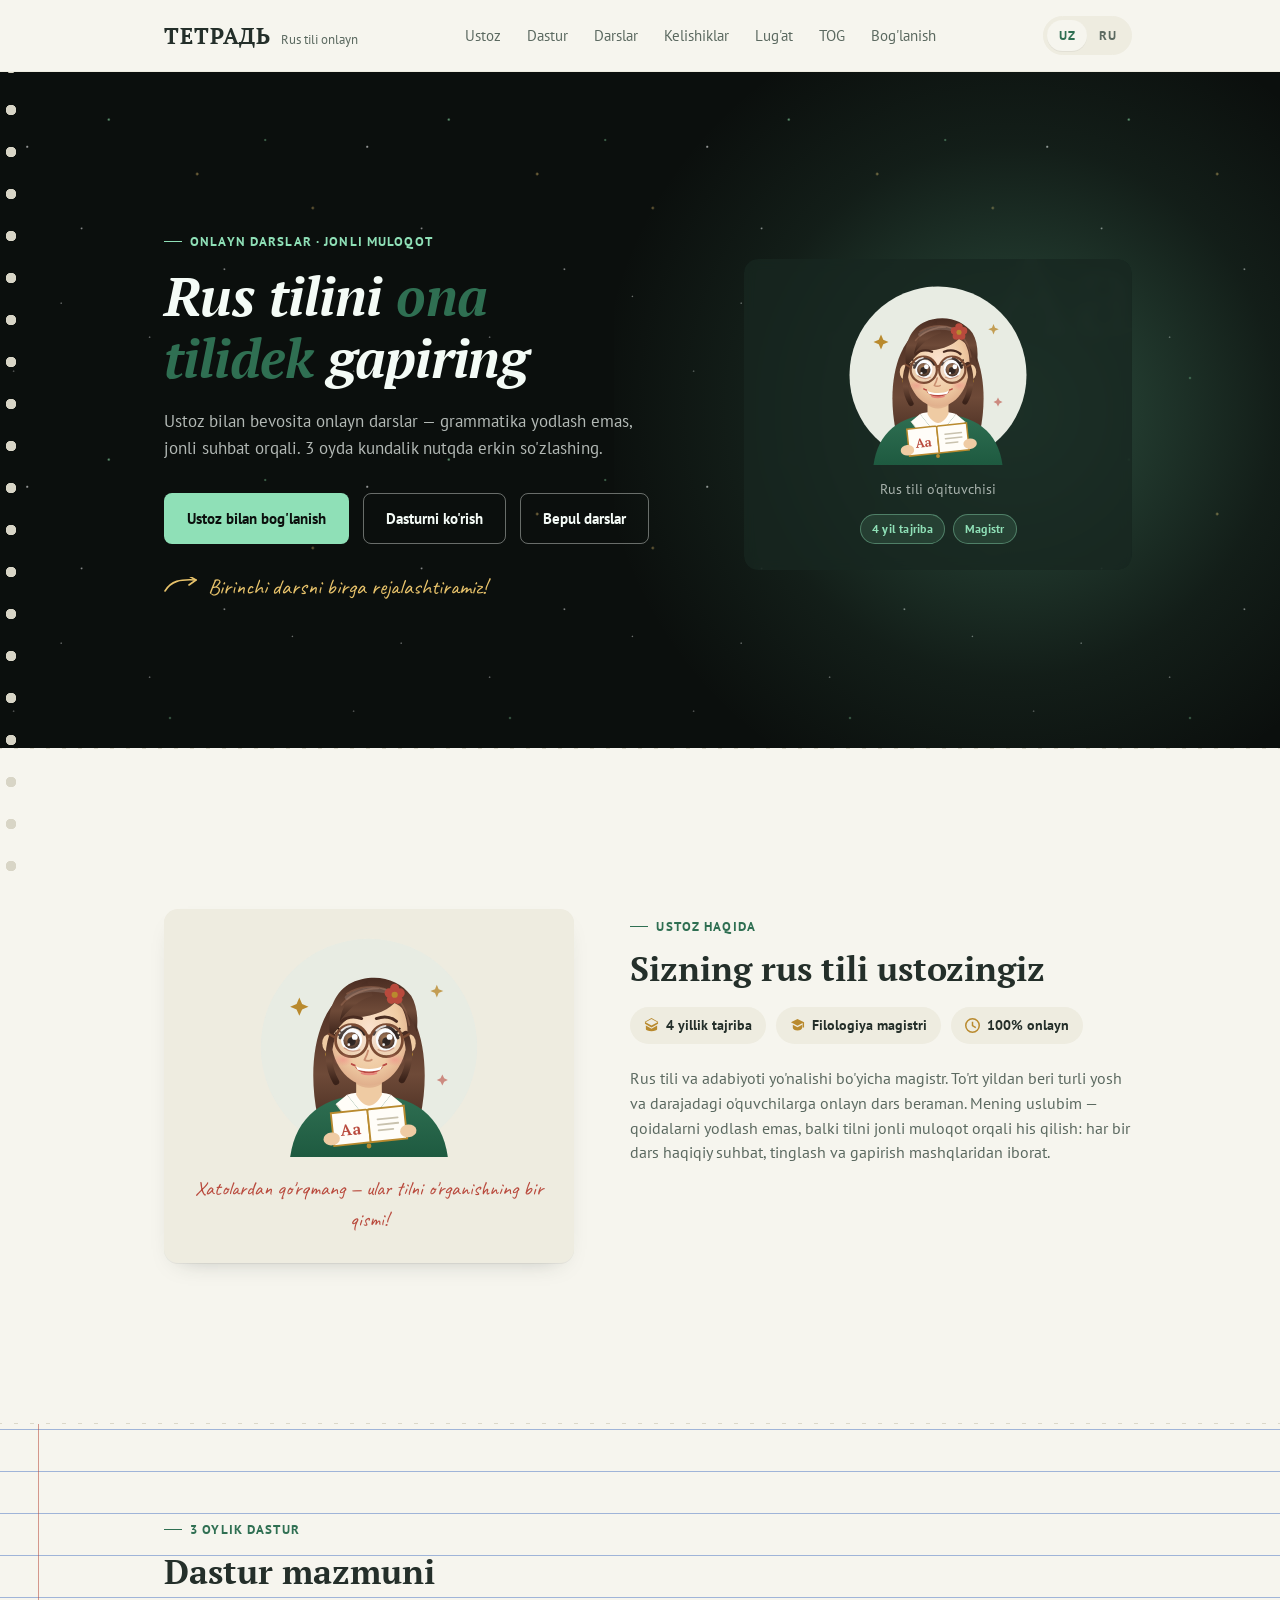
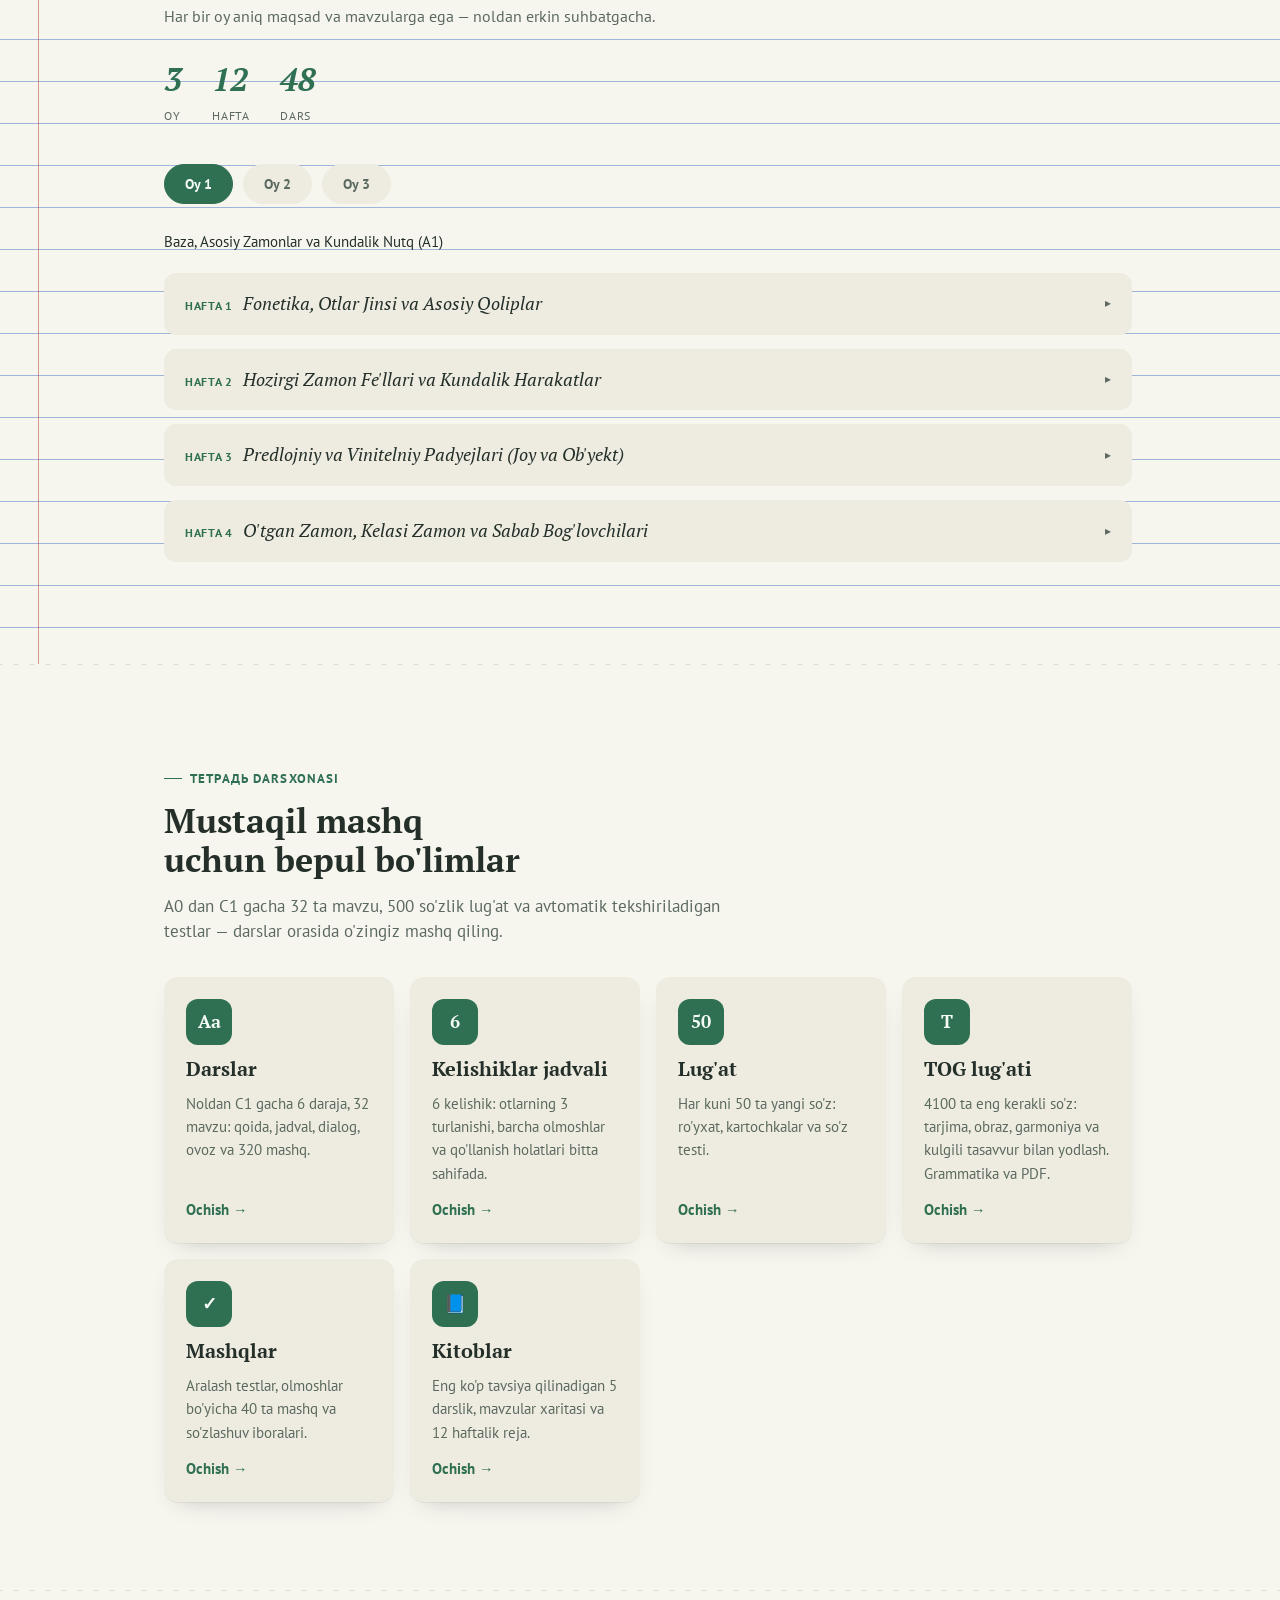
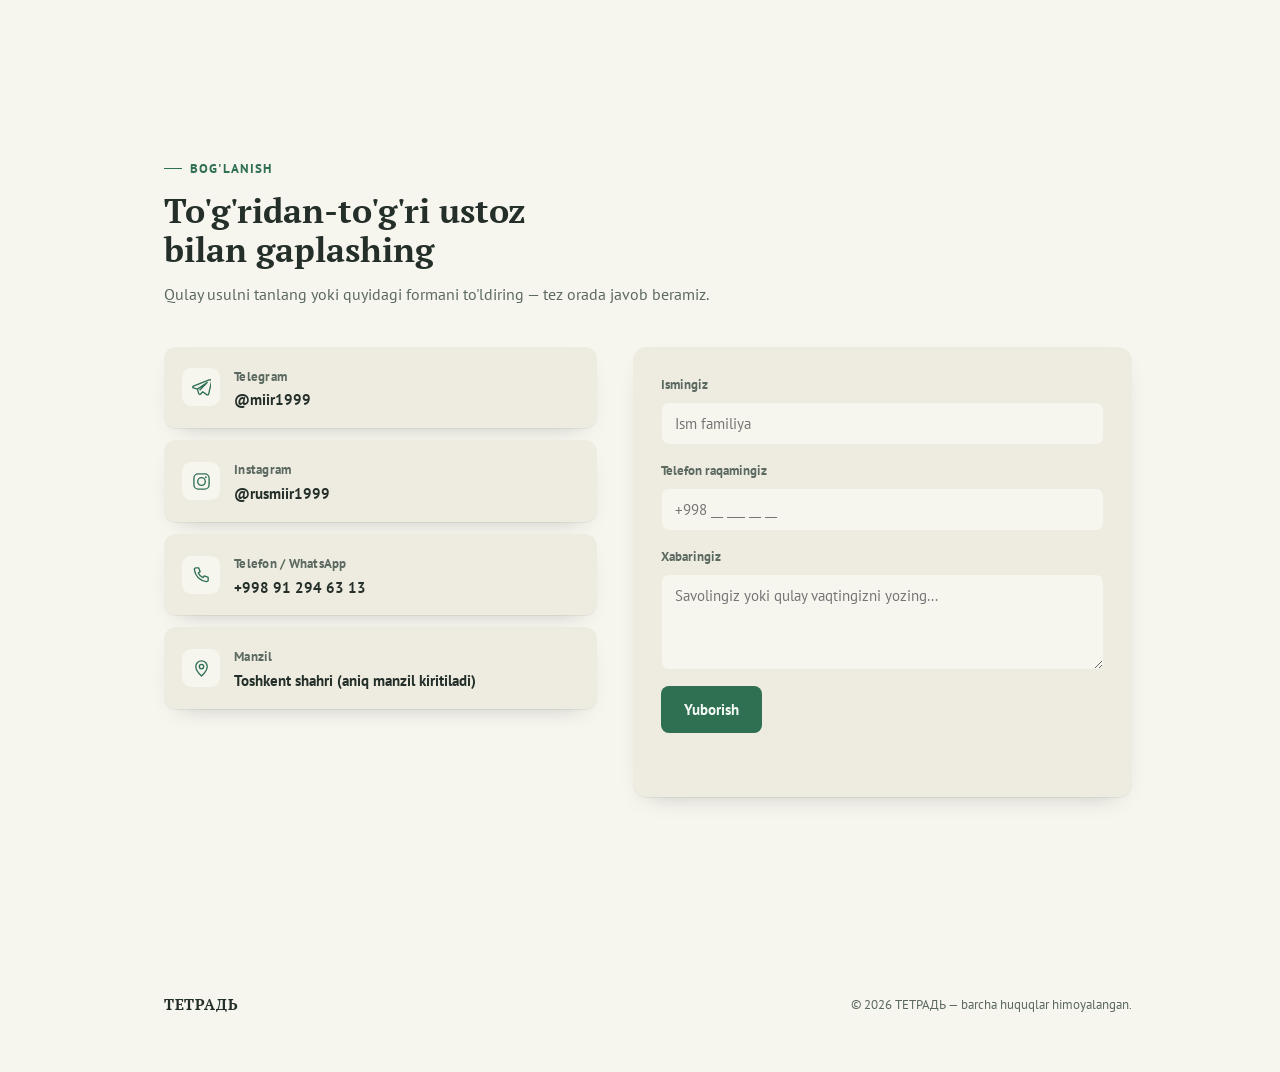
==== commit 1968e81c: "TOG: 12-bosqich — ravish 400+ ga yetdi Co-Authored-By: Claude Opus 5.5 <noreply@anthropic.com> Claud" ====
--- a/index.html
+++ b/index.html
@@ -687,7 +687,7 @@
         <a class="hub-card" href="darslar.html"><span class="hub-ic">Аа</span><b data-i18n="hub.c1.t">Darslar</b><span data-i18n="hub.c1.d">Noldan C1 gacha 6 daraja, 32 mavzu: qoida, jadval, dialog, ovoz va 320 mashq.</span><span class="hub-go" data-i18n="hub.go">Ochish →</span></a>
         <a class="hub-card" href="padejlar.html"><span class="hub-ic">6</span><b data-i18n="hub.c5.t">Kelishiklar jadvali</b><span data-i18n="hub.c5.d">6 kelishik: otlarning 3 turlanishi, barcha olmoshlar va qo'llanish holatlari bitta sahifada.</span><span class="hub-go" data-i18n="hub.go">Ochish →</span></a>
         <a class="hub-card" href="lugat.html"><span class="hub-ic">50</span><b data-i18n="hub.c2.t">Lug'at</b><span data-i18n="hub.c2.d">Har kuni 50 ta yangi so'z: ro'yxat, kartochkalar va so'z testi.</span><span class="hub-go" data-i18n="hub.go">Ochish →</span></a>
-        <a class="hub-card" href="tog.html"><span class="hub-ic">T</span><b data-i18n="hub.c6.t">TOG lug'ati</b><span data-i18n="hub.c6.d">3887 ta eng kerakli so'z: tarjima, obraz, garmoniya va kulgili tasavvur bilan yodlash. Grammatika va PDF.</span><span class="hub-go" data-i18n="hub.go">Ochish →</span></a>
+        <a class="hub-card" href="tog.html"><span class="hub-ic">T</span><b data-i18n="hub.c6.t">TOG lug'ati</b><span data-i18n="hub.c6.d">4100 ta eng kerakli so'z: tarjima, obraz, garmoniya va kulgili tasavvur bilan yodlash. Grammatika va PDF.</span><span class="hub-go" data-i18n="hub.go">Ochish →</span></a>
         <a class="hub-card" href="mashqlar.html"><span class="hub-ic">✓</span><b data-i18n="hub.c3.t">Mashqlar</b><span data-i18n="hub.c3.d">Aralash testlar, olmoshlar bo'yicha 40 ta mashq va so'zlashuv iboralari.</span><span class="hub-go" data-i18n="hub.go">Ochish →</span></a>
         <a class="hub-card" href="kitoblar.html"><span class="hub-ic">📘</span><b data-i18n="hub.c4.t">Kitoblar</b><span data-i18n="hub.c4.d">Eng ko'p tavsiya qilinadigan 5 darslik, mavzular xaritasi va 12 haftalik reja.</span><span class="hub-go" data-i18n="hub.go">Ochish →</span></a>
       </div>
@@ -766,7 +766,7 @@
       "nav.lessons":"Darslar",
       "nav.vocab":"Lug'at",
       "nav.tog":"TOG",
-      "hub.c6.t":"TOG lug'ati","hub.c6.d":"3887 ta eng kerakli so'z: tarjima, obraz, garmoniya va kulgili tasavvur bilan yodlash. Grammatika va PDF.",
+      "hub.c6.t":"TOG lug'ati","hub.c6.d":"4100 ta eng kerakli so'z: tarjima, obraz, garmoniya va kulgili tasavvur bilan yodlash. Grammatika va PDF.",
       "nav.cases":"Kelishiklar",
       "hub.c5.t":"Kelishiklar jadvali","hub.c5.d":"6 kelishik: otlarning 3 turlanishi, barcha olmoshlar va qo'llanish holatlari bitta sahifada.",
       "hero.ctaLessons":"Bepul darslar",
@@ -834,7 +834,7 @@
       "nav.lessons":"Уроки",
       "nav.vocab":"Словарь",
       "nav.tog":"TOG",
-      "hub.c6.t":"Словарь TOG","hub.c6.d":"3887 самых нужных слов: перевод, образ, созвучие и смешная картинка для запоминания. Грамматика и PDF.",
+      "hub.c6.t":"Словарь TOG","hub.c6.d":"4100 самых нужных слов: перевод, образ, созвучие и смешная картинка для запоминания. Грамматика и PDF.",
       "nav.cases":"Падежи",
       "hub.c5.t":"Таблица падежей","hub.c5.d":"6 падежей: 3 склонения, все местоимения и случаи употребления на одной странице.",
       "hero.ctaLessons":"Бесплатные уроки",
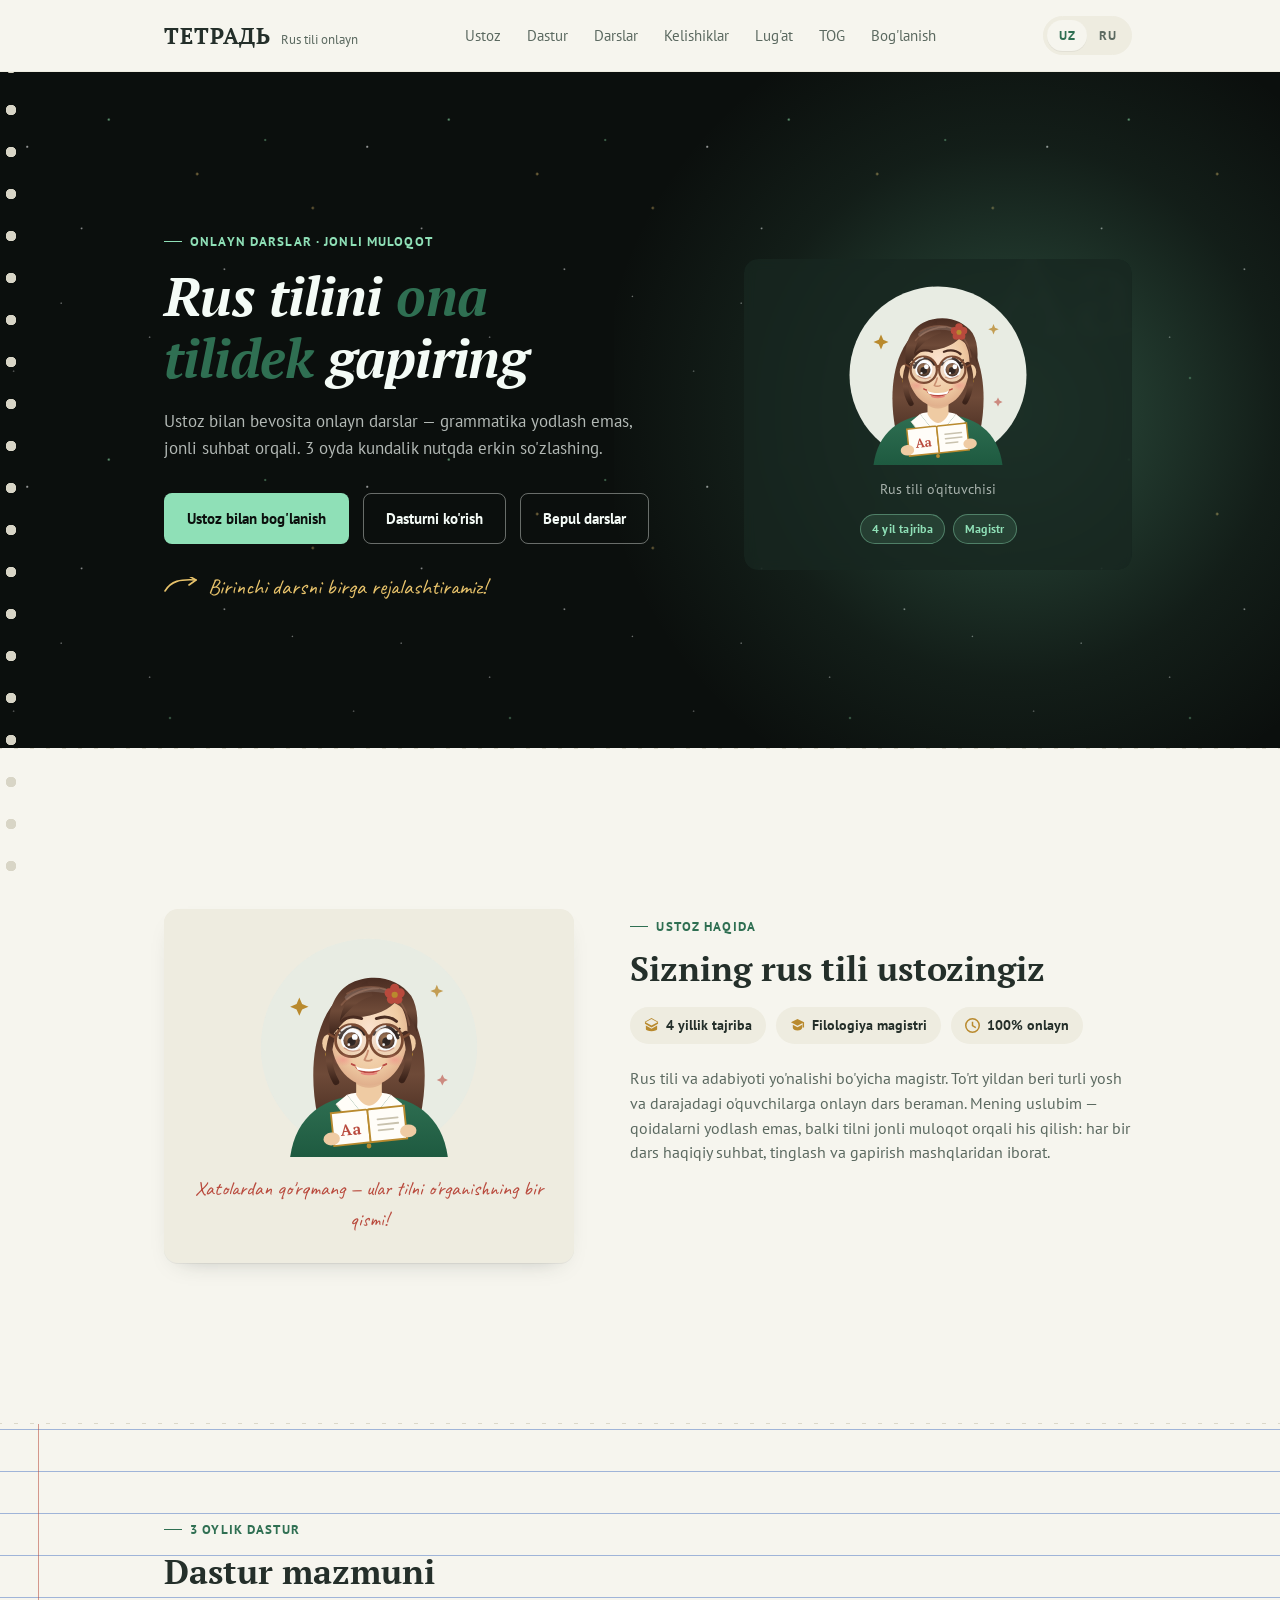
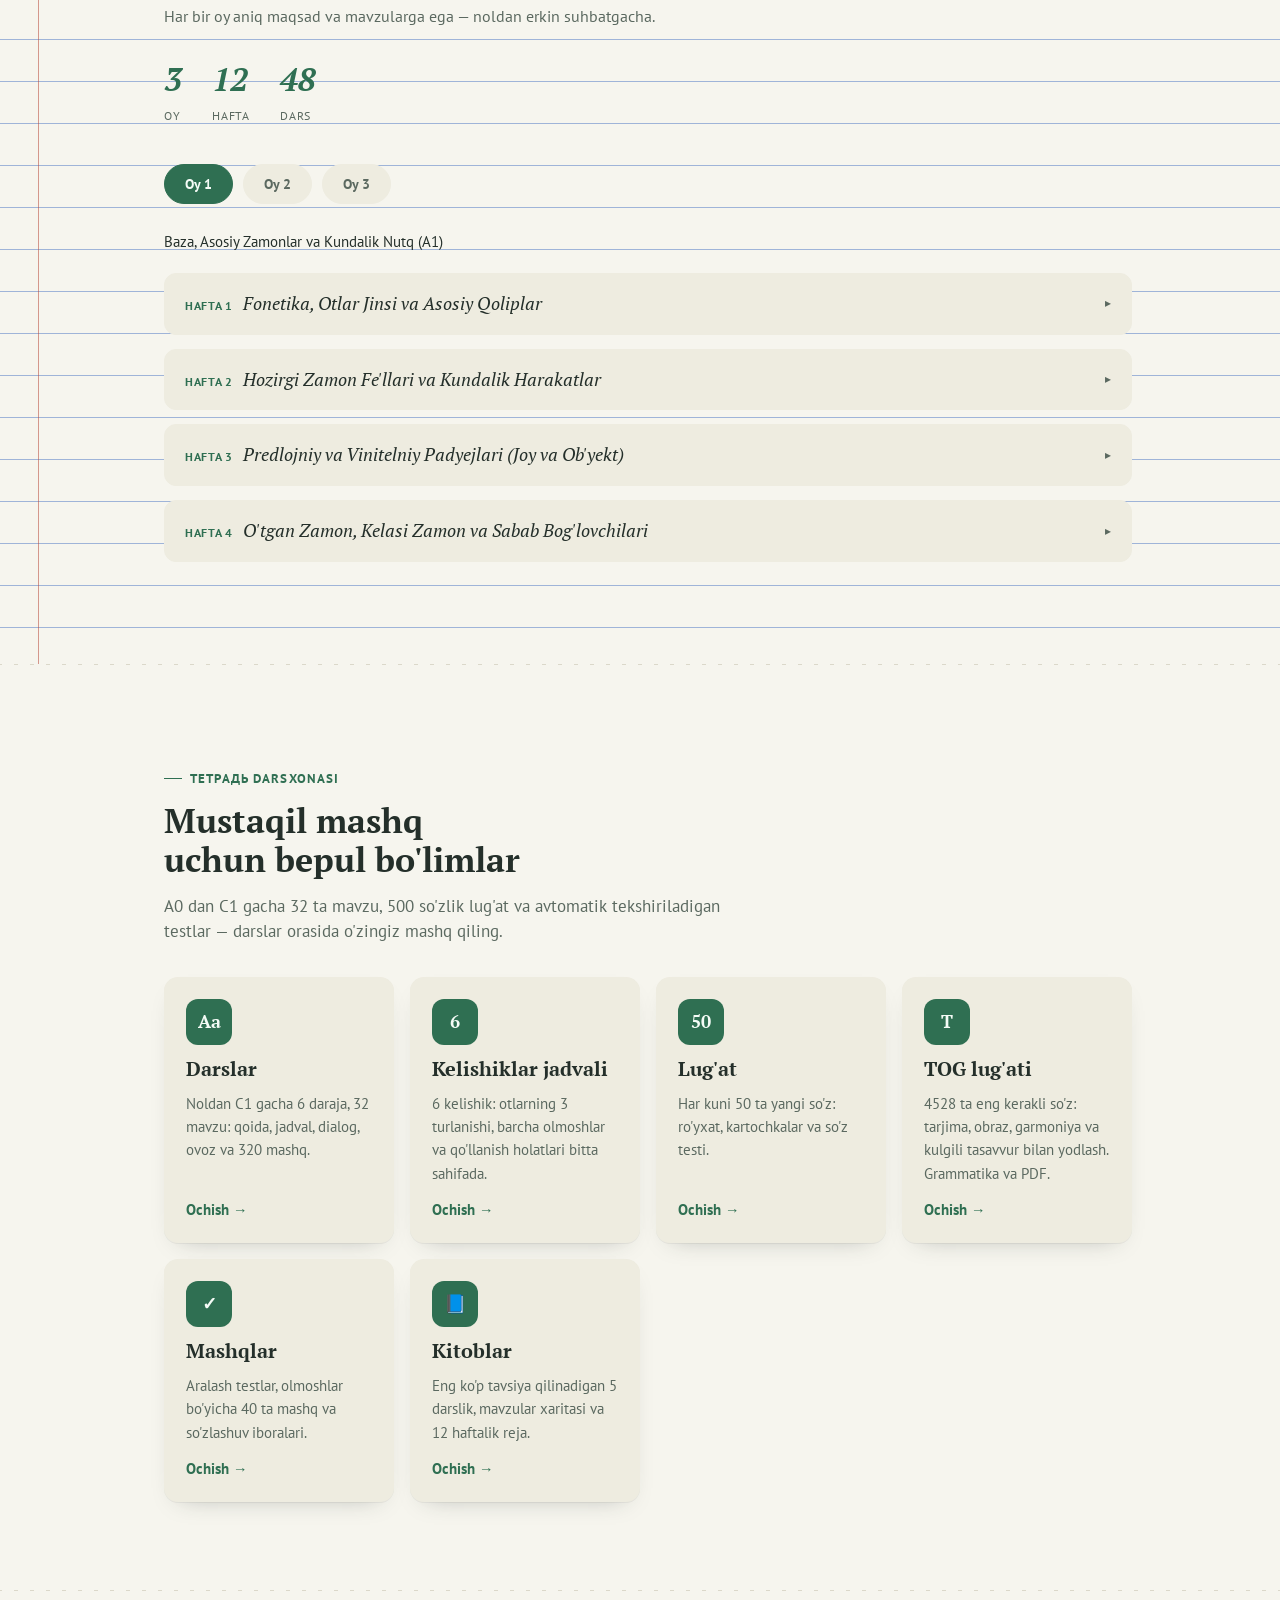
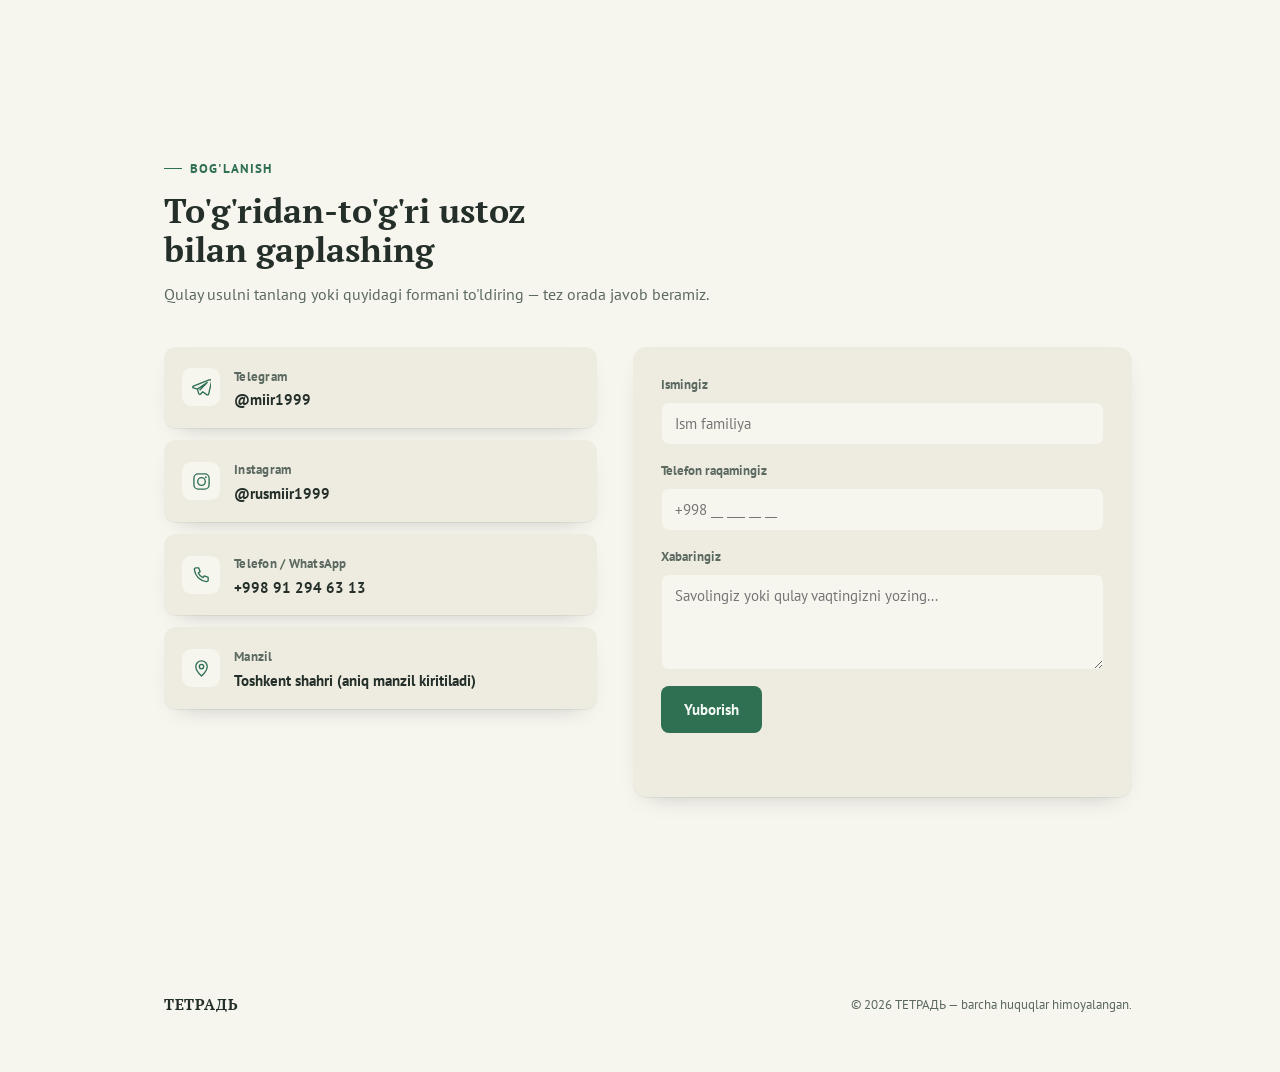
==== commit e2194e39: "TOG: 12-bosqich — matematika, joylar, son, olmosh to'ldirildi Co-Authored-By: Claude Opus 5.5 <norep" ====
--- a/index.html
+++ b/index.html
@@ -687,7 +687,7 @@
         <a class="hub-card" href="darslar.html"><span class="hub-ic">Аа</span><b data-i18n="hub.c1.t">Darslar</b><span data-i18n="hub.c1.d">Noldan C1 gacha 6 daraja, 32 mavzu: qoida, jadval, dialog, ovoz va 320 mashq.</span><span class="hub-go" data-i18n="hub.go">Ochish →</span></a>
         <a class="hub-card" href="padejlar.html"><span class="hub-ic">6</span><b data-i18n="hub.c5.t">Kelishiklar jadvali</b><span data-i18n="hub.c5.d">6 kelishik: otlarning 3 turlanishi, barcha olmoshlar va qo'llanish holatlari bitta sahifada.</span><span class="hub-go" data-i18n="hub.go">Ochish →</span></a>
         <a class="hub-card" href="lugat.html"><span class="hub-ic">50</span><b data-i18n="hub.c2.t">Lug'at</b><span data-i18n="hub.c2.d">Har kuni 50 ta yangi so'z: ro'yxat, kartochkalar va so'z testi.</span><span class="hub-go" data-i18n="hub.go">Ochish →</span></a>
-        <a class="hub-card" href="tog.html"><span class="hub-ic">T</span><b data-i18n="hub.c6.t">TOG lug'ati</b><span data-i18n="hub.c6.d">4100 ta eng kerakli so'z: tarjima, obraz, garmoniya va kulgili tasavvur bilan yodlash. Grammatika va PDF.</span><span class="hub-go" data-i18n="hub.go">Ochish →</span></a>
+        <a class="hub-card" href="tog.html"><span class="hub-ic">T</span><b data-i18n="hub.c6.t">TOG lug'ati</b><span data-i18n="hub.c6.d">4528 ta eng kerakli so'z: tarjima, obraz, garmoniya va kulgili tasavvur bilan yodlash. Grammatika va PDF.</span><span class="hub-go" data-i18n="hub.go">Ochish →</span></a>
         <a class="hub-card" href="mashqlar.html"><span class="hub-ic">✓</span><b data-i18n="hub.c3.t">Mashqlar</b><span data-i18n="hub.c3.d">Aralash testlar, olmoshlar bo'yicha 40 ta mashq va so'zlashuv iboralari.</span><span class="hub-go" data-i18n="hub.go">Ochish →</span></a>
         <a class="hub-card" href="kitoblar.html"><span class="hub-ic">📘</span><b data-i18n="hub.c4.t">Kitoblar</b><span data-i18n="hub.c4.d">Eng ko'p tavsiya qilinadigan 5 darslik, mavzular xaritasi va 12 haftalik reja.</span><span class="hub-go" data-i18n="hub.go">Ochish →</span></a>
       </div>
@@ -766,7 +766,7 @@
       "nav.lessons":"Darslar",
       "nav.vocab":"Lug'at",
       "nav.tog":"TOG",
-      "hub.c6.t":"TOG lug'ati","hub.c6.d":"4100 ta eng kerakli so'z: tarjima, obraz, garmoniya va kulgili tasavvur bilan yodlash. Grammatika va PDF.",
+      "hub.c6.t":"TOG lug'ati","hub.c6.d":"4528 ta eng kerakli so'z: tarjima, obraz, garmoniya va kulgili tasavvur bilan yodlash. Grammatika va PDF.",
       "nav.cases":"Kelishiklar",
       "hub.c5.t":"Kelishiklar jadvali","hub.c5.d":"6 kelishik: otlarning 3 turlanishi, barcha olmoshlar va qo'llanish holatlari bitta sahifada.",
       "hero.ctaLessons":"Bepul darslar",
@@ -834,7 +834,7 @@
       "nav.lessons":"Уроки",
       "nav.vocab":"Словарь",
       "nav.tog":"TOG",
-      "hub.c6.t":"Словарь TOG","hub.c6.d":"4100 самых нужных слов: перевод, образ, созвучие и смешная картинка для запоминания. Грамматика и PDF.",
+      "hub.c6.t":"Словарь TOG","hub.c6.d":"4528 самых нужных слов: перевод, образ, созвучие и смешная картинка для запоминания. Грамматика и PDF.",
       "nav.cases":"Падежи",
       "hub.c5.t":"Таблица падежей","hub.c5.d":"6 падежей: 3 склонения, все местоимения и случаи употребления на одной странице.",
       "hero.ctaLessons":"Бесплатные уроки",
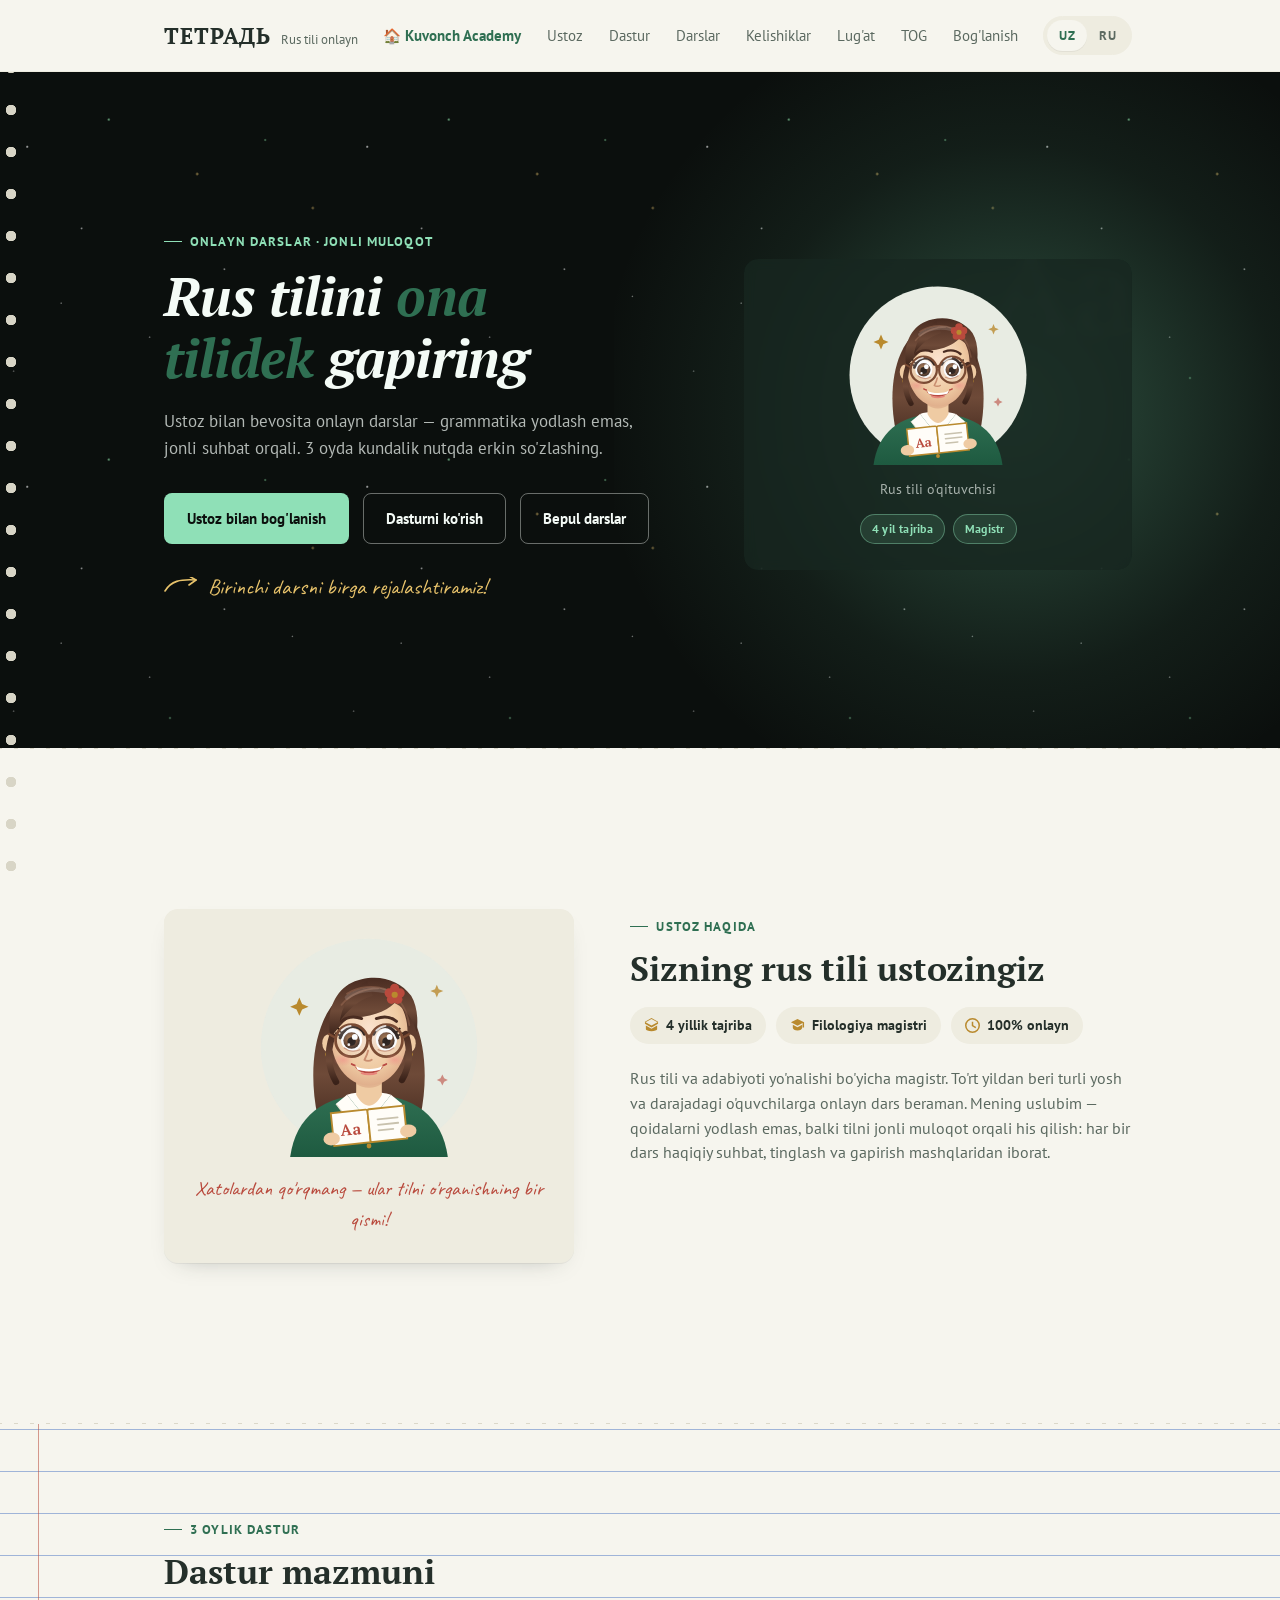
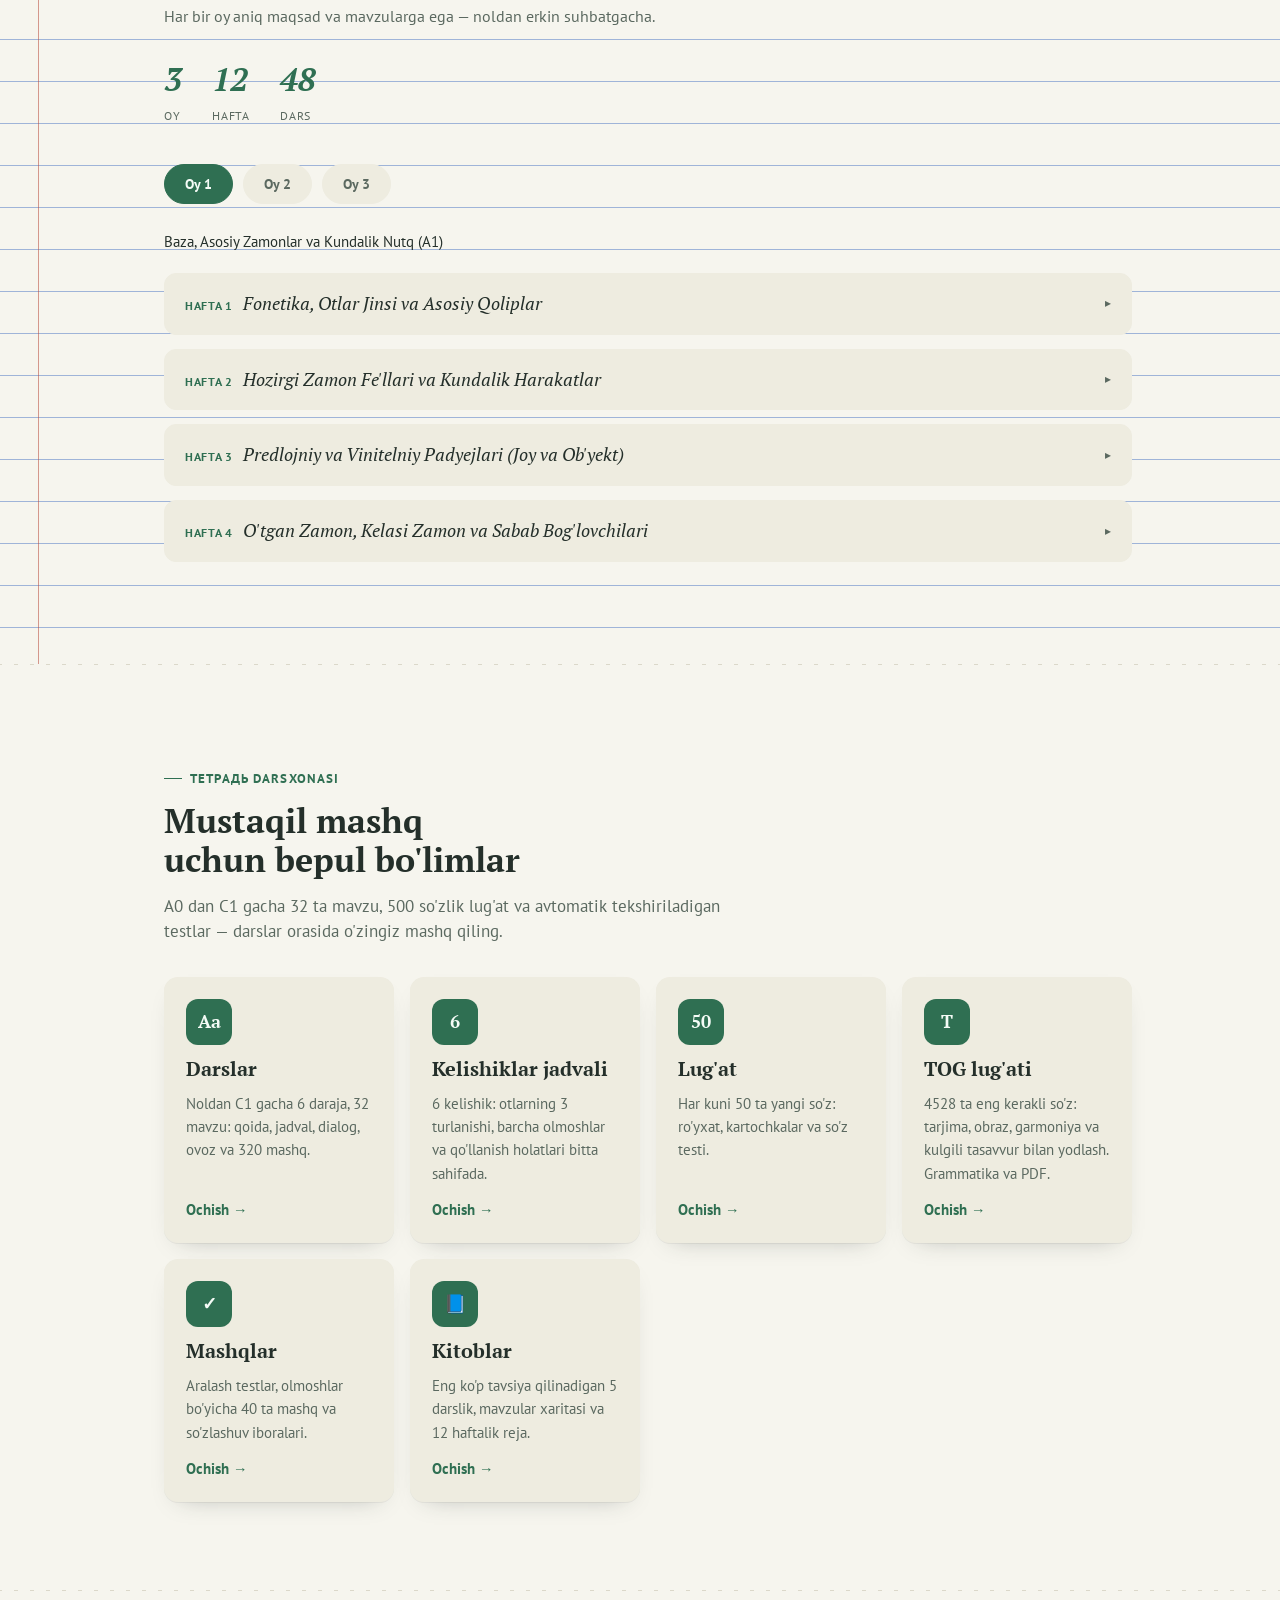
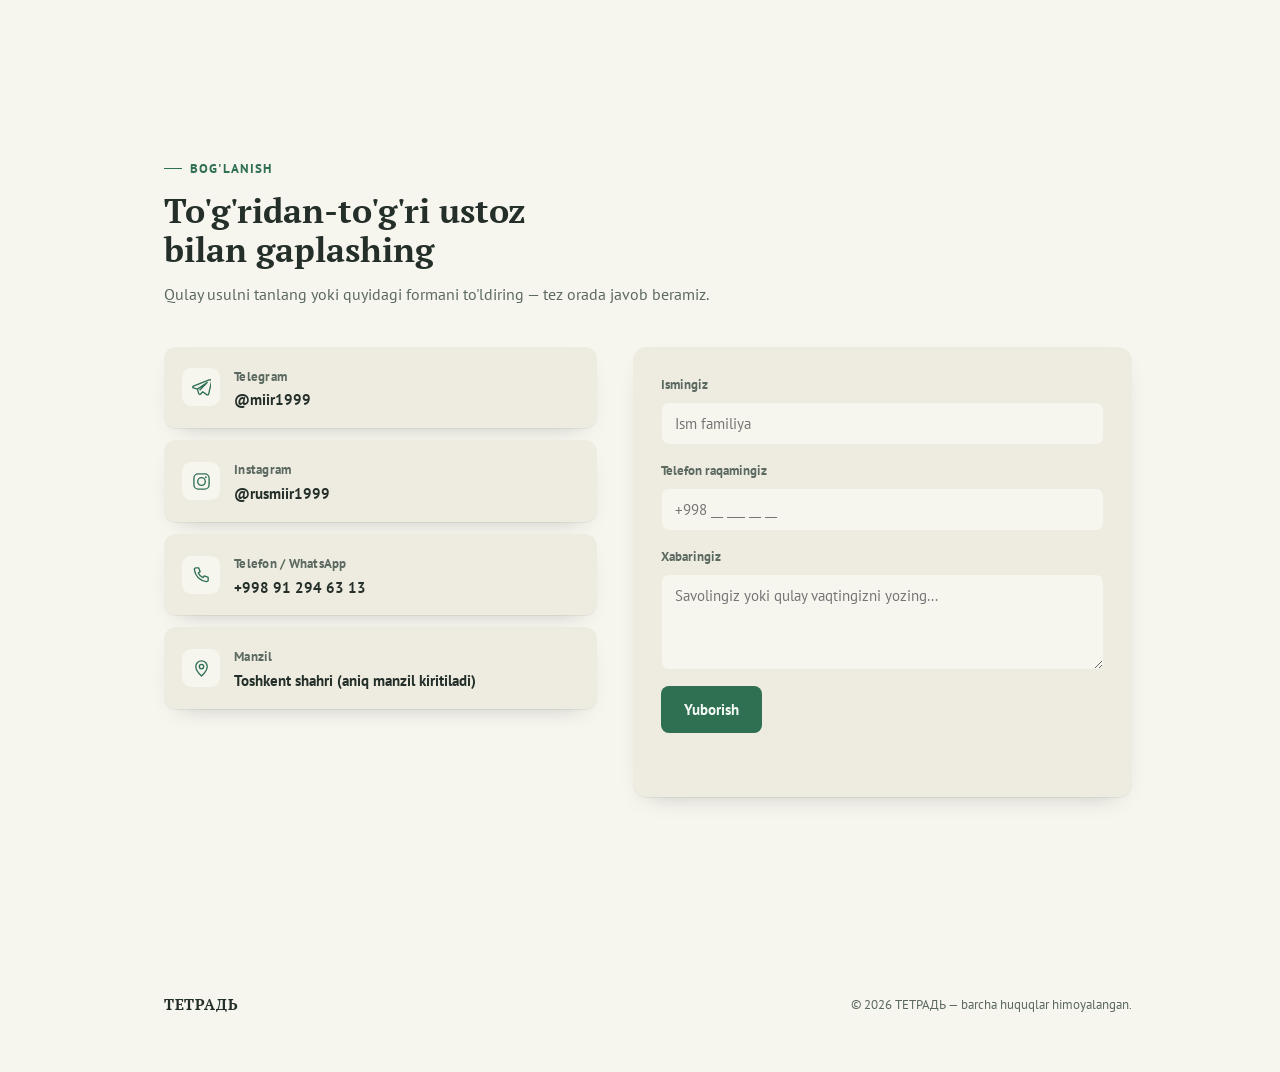
==== commit 7f934520: "Navigatsiyaga Kuvonch Academy (kuvonch.uz) havolasi qo'shildi Co-Authored-By: Claude Opus 5.5 <norep" ====
--- a/index.html
+++ b/index.html
@@ -131,6 +131,7 @@
     transition:color .15s ease, border-color .15s ease;
   }
   .nav-links a:hover{color:var(--accent); border-color:var(--accent);}
+  .nav-links a.ka-home{color:var(--accent); font-weight:700;}
   .nav-right{display:flex; align-items:center; gap:14px;}
   .lang-switch{
     display:inline-flex; border:1px solid var(--paper-alt); border-radius:999px;
@@ -584,6 +585,7 @@
       <span class="brand-tag" data-i18n="nav.tagline">Rus tili onlayn</span>
     </a>
     <ul class="nav-links">
+      <li><a href="https://kuvonch.uz/" class="ka-home" title="Kuvonch Academy — bosh sahifa">🏠 Kuvonch Academy</a></li>
       <li><a href="#teacher" data-i18n="nav.teacher">Ustoz</a></li>
       <li><a href="#program" data-i18n="nav.program">Dastur</a></li>
       <li><a href="darslar.html" data-i18n="nav.lessons">Darslar</a></li>
